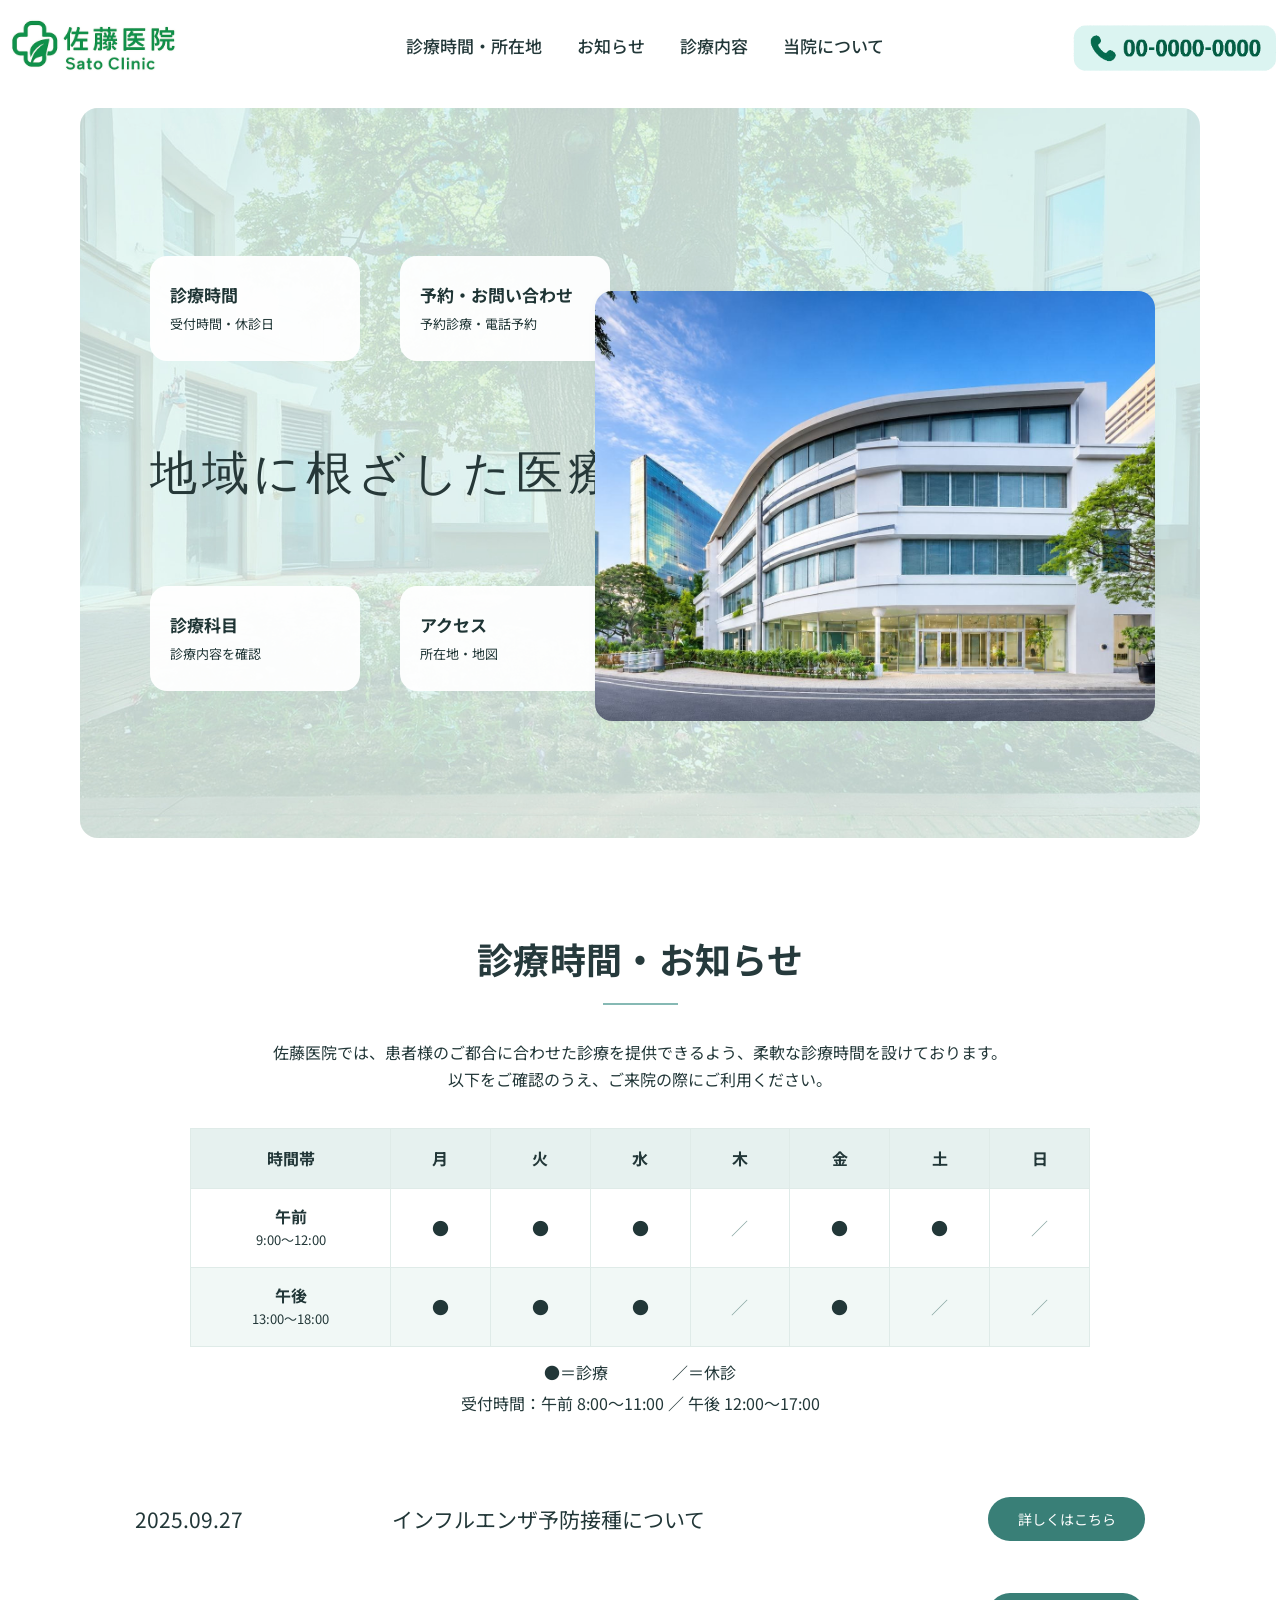
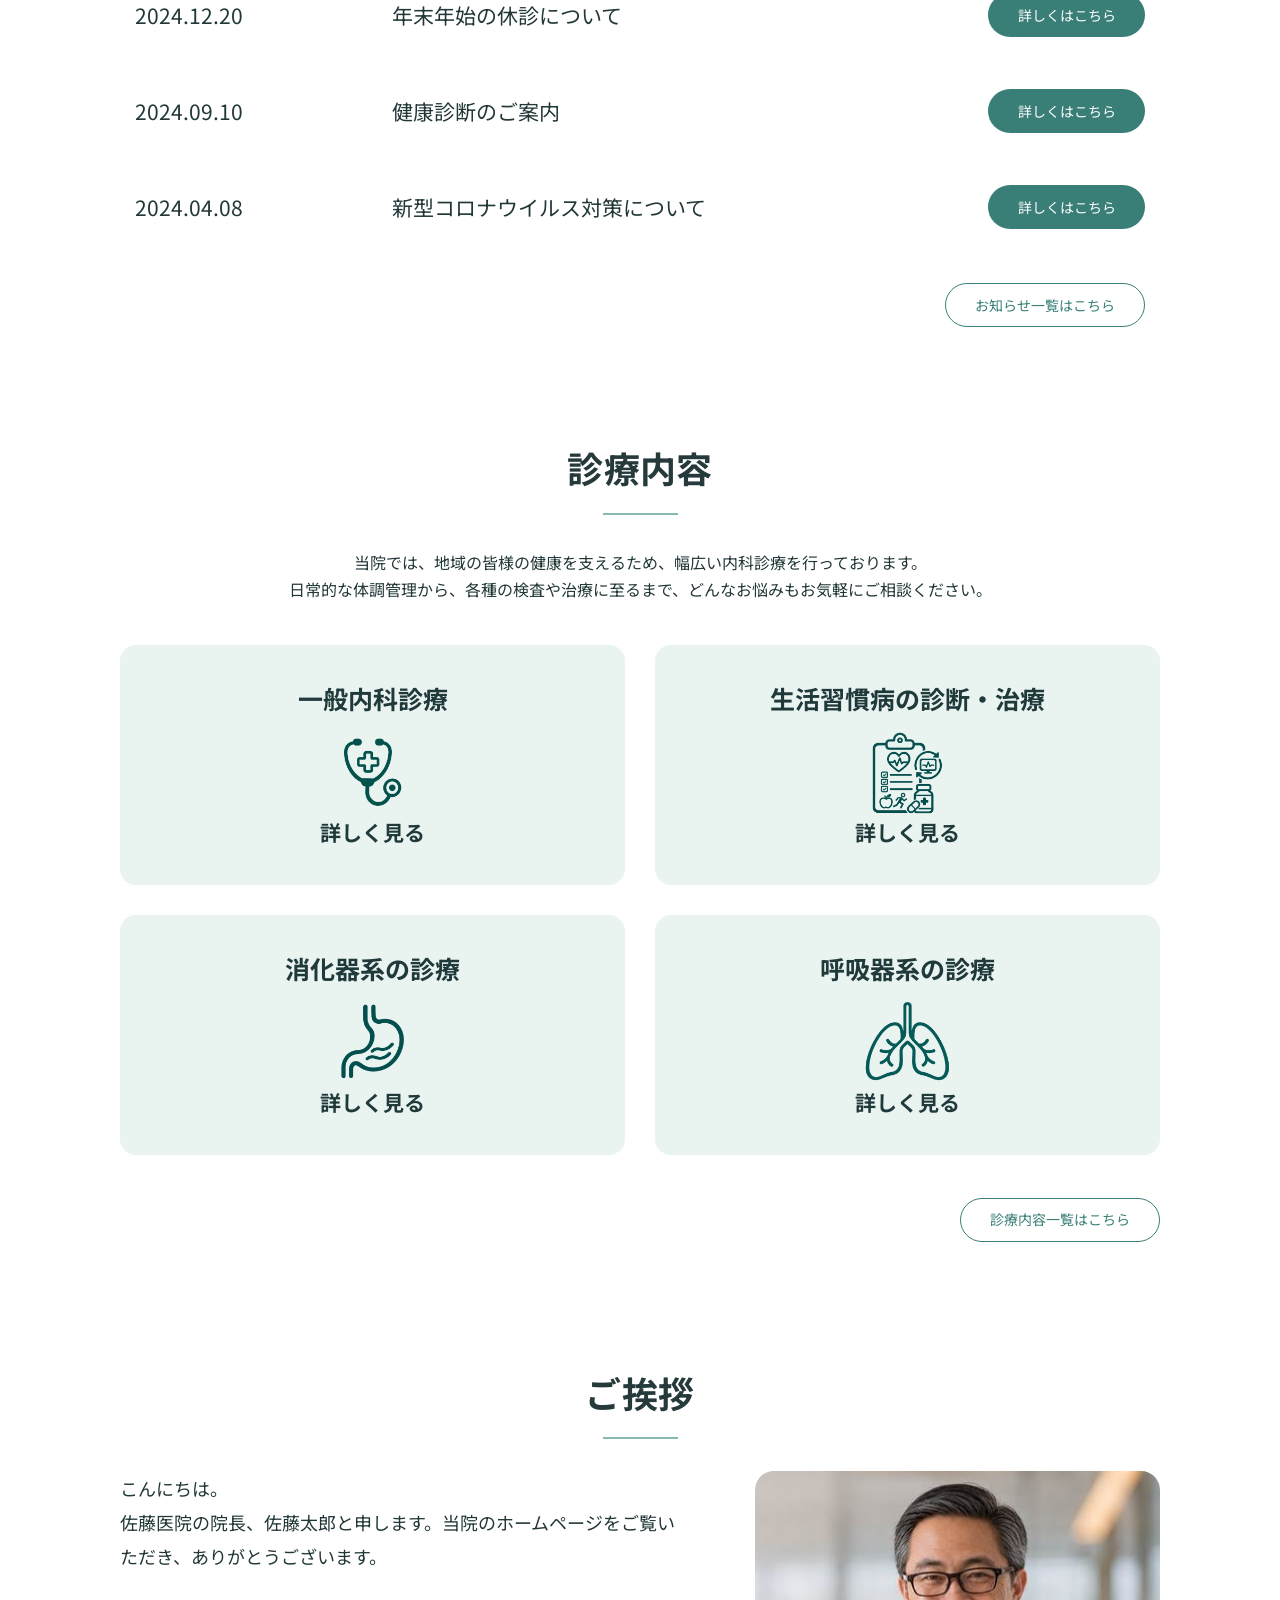
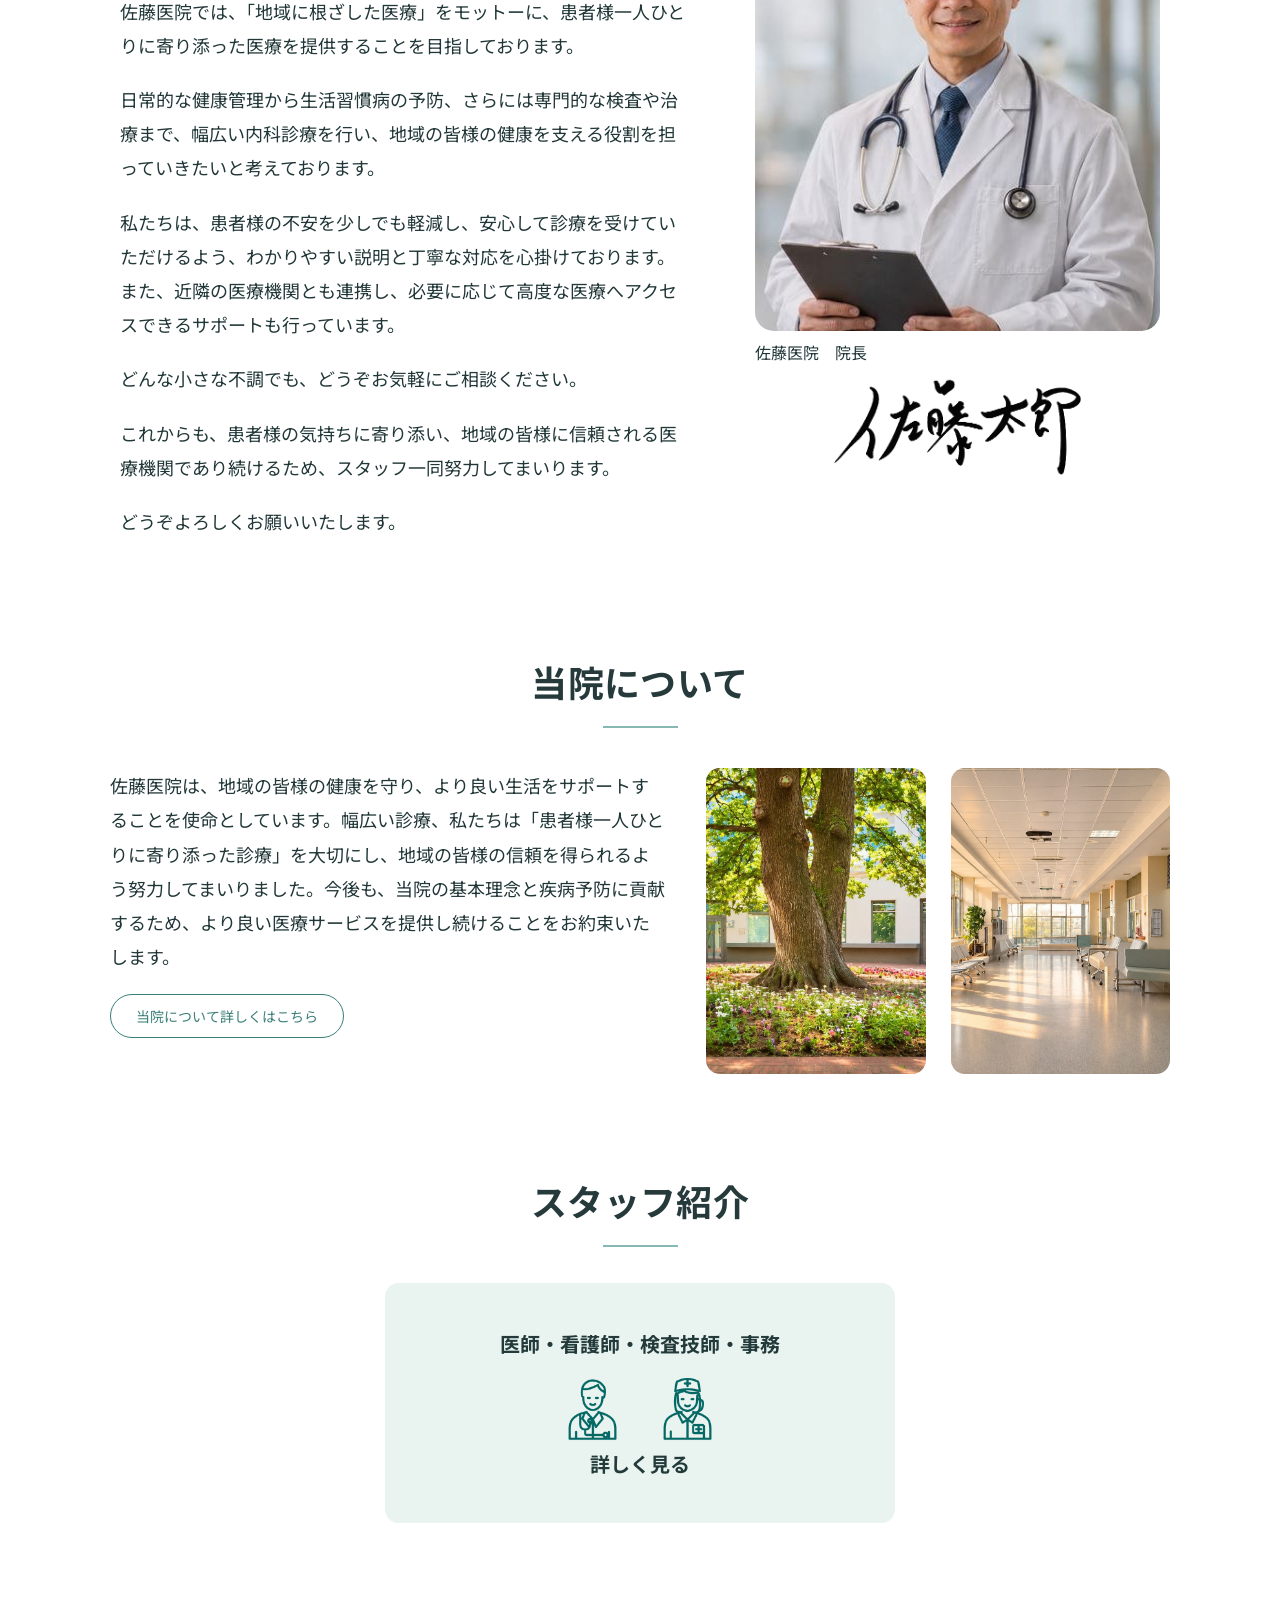
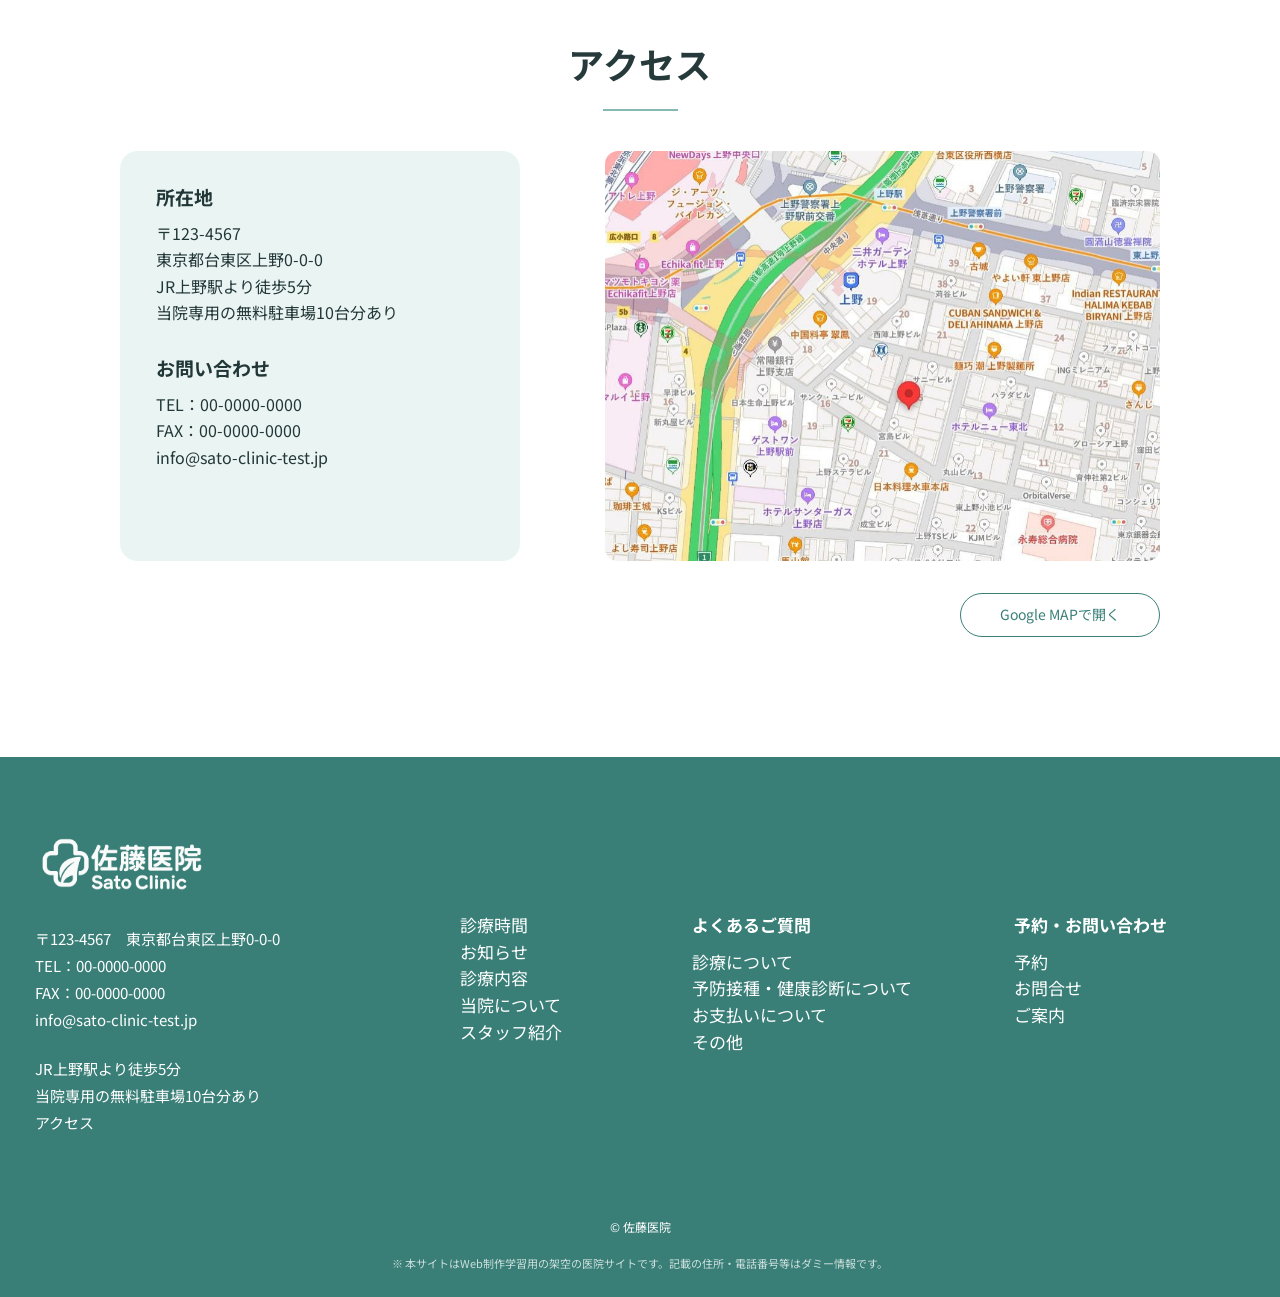
==== index.html @ b827c5a7 "HTMLファイル・css・assets" ====
<!DOCTYPE html>
<html lang="ja">
<head>
  <meta charset="UTF-8">
  <meta name="viewport" content="width=device-width, initial-scale=1.0">
  <meta name="robots" content="noindex, nofollow">
  <meta name="description" content="佐藤医院のホームをご案内します。患者様一人ひとりに寄り添う、地域に根ざした医療を大切にしています。">
  <title>ホーム | 佐藤医院 Sato Clinic</title>
  <link rel="preconnect" href="https://fonts.googleapis.com">
  <link rel="preconnect" href="https://fonts.gstatic.com" crossorigin>
  <link href="https://fonts.googleapis.com/css2?family=Noto+Sans+JP:wght@400;500;600;700&display=swap" rel="stylesheet">
  <link rel="stylesheet" href="./css/style.css">
</head>
<body class="page-home">
<a class="skip-link" href="#main">本文へ移動</a>
<header class="site-header" id="top">
  <div class="site-header-inner">
    <a class="brand" href="./index.html" aria-label="佐藤医院 トップページ"><img src="./assets/logo-original.png" alt="佐藤医院 Sato Clinic" width="200" height="60"></a>
    <nav class="main-nav" aria-label="メインナビゲーション"><a href="./access.html">診療時間・所在地</a><a href="./news.html">お知らせ</a><a href="./services.html">診療内容</a><a href="./about.html">当院について</a></nav>
    <a class="header-phone" href="./access.html#contact" aria-label="お電話・お問い合わせのご案内"><img src="./assets/phone-badge.png" alt="電話 00-0000-0000" width="210" height="70"></a>
  </div>
</header>
<main id="main">
<section class="hero-section" aria-label="佐藤医院のご案内">
  <div class="hero-frame">
    <div class="hero-text-side">
      <div class="hero-small-links">
        <a href="./access.html#schedule" class="hero-link-tile"><strong>診療時間</strong><small>受付時間・休診日</small></a>
        <a href="./access.html#contact" class="hero-link-tile"><strong>予約・お問い合わせ</strong><small>予約診療・電話予約</small></a>
      </div>
      <h1>地域に根ざした医療</h1>
      <div class="hero-small-links bottom-links">
        <a href="./services.html" class="hero-link-tile"><strong>診療科目</strong><small>診療内容を確認</small></a>
        <a href="./access.html#location" class="hero-link-tile"><strong>アクセス</strong><small>所在地・地図</small></a>
      </div>
    </div>
    <img class="hero-building" src="./assets/hero-building.jpg" alt="佐藤医院の建物外観" width="650" height="455">
  </div>
</section>
<section class="home-schedule section-wrap" id="schedule-news">
  <h2 class="section-title">診療時間・お知らせ</h2>
  <p class="section-lead">佐藤医院では、患者様のご都合に合わせた診療を提供できるよう、柔軟な診療時間を設けております。<br>以下をご確認のうえ、ご来院の際にご利用ください。</p>
  <div class="schedule-scroll"><table class="schedule-table">
  <thead><tr><th scope="col">時間帯</th><th scope="col">月</th><th scope="col">火</th><th scope="col">水</th><th scope="col">木</th><th scope="col">金</th><th scope="col">土</th><th scope="col">日</th></tr></thead>
  <tbody>
    <tr><th scope="row">午前<small>9:00～12:00</small></th><td>●</td><td>●</td><td>●</td><td class="rest">／</td><td>●</td><td>●</td><td class="rest">／</td></tr>
    <tr><th scope="row">午後<small>13:00～18:00</small></th><td>●</td><td>●</td><td>●</td><td class="rest">／</td><td>●</td><td class="rest">／</td><td class="rest">／</td></tr>
  </tbody>
</table></div>
  <p class="schedule-legend"><span>●＝診療</span><span>／＝休診</span></p>
  <p class="schedule-note">受付時間：午前 8:00～11:00 ／ 午後 12:00～17:00</p>
  <ul class="home-news-list"><li class="home-news-item"><time datetime="2025-09-27">2025.09.27</time><span class="home-news-name">インフルエンザ予防接種について</span><a class="pill pill-solid" href="./news.html#news-1">詳しくはこちら</a></li>
<li class="home-news-item"><time datetime="2024-12-20">2024.12.20</time><span class="home-news-name">年末年始の休診について</span><a class="pill pill-solid" href="./news.html#news-2">詳しくはこちら</a></li>
<li class="home-news-item"><time datetime="2024-09-10">2024.09.10</time><span class="home-news-name">健康診断のご案内</span><a class="pill pill-solid" href="./news.html#news-3">詳しくはこちら</a></li>
<li class="home-news-item"><time datetime="2024-04-08">2024.04.08</time><span class="home-news-name">新型コロナウイルス対策について</span><a class="pill pill-solid" href="./news.html#news-4">詳しくはこちら</a></li></ul>
  <div class="section-action"><a href="./news.html" class="pill pill-outline">お知らせ一覧はこちら</a></div>
</section>
<section class="home-services section-wrap" id="services">
  <h2 class="section-title">診療内容</h2>
  <p class="section-lead">当院では、地域の皆様の健康を支えるため、幅広い内科診療を行っております。<br>日常的な体調管理から、各種の検査や治療に至るまで、どんなお悩みもお気軽にご相談ください。</p>
  <div class="home-service-grid"><a href="./services.html#service-1" class="home-service-card"><span class="service-card-title">一般内科診療</span><img src="./assets/icon-stethoscope.png" alt="" width="104" height="104"><span class="service-card-more">詳しく見る</span></a><a href="./services.html#service-2" class="home-service-card"><span class="service-card-title">生活習慣病の診断・治療</span><img src="./assets/icon-checkup.png" alt="" width="104" height="104"><span class="service-card-more">詳しく見る</span></a><a href="./services.html#service-3" class="home-service-card"><span class="service-card-title">消化器系の診療</span><img src="./assets/icon-stomach.png" alt="" width="104" height="104"><span class="service-card-more">詳しく見る</span></a><a href="./services.html#service-4" class="home-service-card"><span class="service-card-title">呼吸器系の診療</span><img src="./assets/icon-lungs.png" alt="" width="104" height="104"><span class="service-card-more">詳しく見る</span></a></div>
  <div class="section-action"><a href="./services.html" class="pill pill-outline">診療内容一覧はこちら</a></div>
</section>
<section class="home-greeting section-wrap" id="greeting">
  <h2 class="section-title">ご挨拶</h2>
  <div class="greeting-grid">
    <div class="greeting-copy"><p>こんにちは。<br>佐藤医院の院長、佐藤太郎と申します。当院のホームページをご覧いただき、ありがとうございます。</p>
<p>佐藤医院では、「地域に根ざした医療」をモットーに、患者様一人ひとりに寄り添った医療を提供することを目指しております。</p>
<p>日常的な健康管理から生活習慣病の予防、さらには専門的な検査や治療まで、幅広い内科診療を行い、地域の皆様の健康を支える役割を担っていきたいと考えております。</p>
<p>私たちは、患者様の不安を少しでも軽減し、安心して診療を受けていただけるよう、わかりやすい説明と丁寧な対応を心掛けております。また、近隣の医療機関とも連携し、必要に応じて高度な医療へアクセスできるサポートも行っています。</p>
<p>どんな小さな不調でも、どうぞお気軽にご相談ください。</p>
<p>これからも、患者様の気持ちに寄り添い、地域の皆様に信頼される医療機関であり続けるため、スタッフ一同努力してまいります。</p>
<p>どうぞよろしくお願いいたします。</p></div>
    <div class="greeting-portrait"><img src="./assets/director.jpg" alt="佐藤医院 院長 佐藤太郎" width="410" height="500"><p>佐藤医院　院長</p><img class="director-signature" src="./assets/director-signature.png" alt="佐藤太郎 署名" width="300" height="100"></div>
  </div>
</section>
<section class="home-about section-wrap" id="about">
  <h2 class="section-title">当院について</h2>
  <div class="about-teaser">
    <div class="about-teaser-copy"><p>佐藤医院は、地域の皆様の健康を守り、より良い生活をサポートすることを使命としています。幅広い診療、私たちは「患者様一人ひとりに寄り添った診療」を大切にし、地域の皆様の信頼を得られるよう努力してまいりました。今後も、当院の基本理念と疾病予防に貢献するため、より良い医療サービスを提供し続けることをお約束いたします。</p><a class="pill pill-outline" href="./about.html">当院について詳しくはこちら</a></div>
    <div class="about-teaser-images"><img src="./assets/courtyard-warm.jpg" alt="明るい中庭" width="300" height="330"><img src="./assets/hallway-warm.jpg" alt="清潔感のある院内廊下" width="300" height="330"></div>
  </div>
</section>
<section class="home-staff section-wrap" id="staff">
  <h2 class="section-title">スタッフ紹介</h2>
  <a href="./about.html#staff" class="staff-teaser-card"><strong>医師・看護師・検査技師・事務</strong><span class="staff-teaser-icons"><img src="./assets/icon-doctor.png" alt=""><img src="./assets/icon-nurse.png" alt=""></span><span>詳しく見る</span></a>
</section>
<section class="home-access section-wrap" id="access">
  <h2 class="section-title">アクセス</h2>
  <div class="home-access-grid">
    <div class="access-info-card"><h3>所在地</h3><p>〒123-4567<br>東京都台東区上野0-0-0<br>JR上野駅より徒歩5分<br>当院専用の無料駐車場10台分あり</p>
      <h3>お問い合わせ</h3><p>TEL：00-0000-0000<br>FAX：00-0000-0000<br>info@sato-clinic-test.jp</p></div>
    <img class="home-access-map" src="./assets/map-ueno.jpg" alt="上野駅周辺の案内地図（イメージ）" width="600" height="420">
  </div>
  <div class="section-action"><a href="https://www.google.com/maps/search/?api=1&amp;query=%E4%B8%8A%E9%87%8E%E9%A7%85" target="_blank" rel="noopener noreferrer" class="pill pill-outline">Google MAPで開く</a></div>
</section>
</main>
<footer class="site-footer">
  <div class="footer-inner">
    <div class="footer-grid">
      <div class="footer-identity">
        <a href="./index.html" aria-label="佐藤医院 トップページ"><img src="./assets/logo-white.png" alt="佐藤医院 Sato Clinic" width="190" height="76" class="footer-logo"></a>
        <address>
          〒123-4567　東京都台東区上野0-0-0<br>
          TEL：00-0000-0000<br>
          FAX：00-0000-0000<br>
          info@sato-clinic-test.jp
        </address>
        <p>JR上野駅より徒歩5分<br>当院専用の無料駐車場10台分あり<br><a href="./access.html#location">アクセス</a></p>
      </div>
      <nav class="footer-menu" aria-label="医院情報">
        <a href="./access.html#schedule">診療時間</a>
        <a href="./news.html">お知らせ</a>
        <a href="./services.html">診療内容</a>
        <a href="./about.html">当院について</a>
        <a href="./about.html#staff">スタッフ紹介</a>
      </nav>
      <nav class="footer-menu" aria-label="よくあるご質問">
        <span class="footer-menu-heading">よくあるご質問</span>
        <a href="./services.html">診療について</a>
        <a href="./services.html#service-6">予防接種・健康診断について</a>
        <a href="./access.html#contact">お支払いについて</a>
        <a href="./access.html#location">その他</a>
      </nav>
      <nav class="footer-menu" aria-label="予約・お問い合わせ">
        <span class="footer-menu-heading">予約・お問い合わせ</span>
        <a href="./access.html#contact">予約</a>
        <a href="./access.html#contact">お問合せ</a>
        <a href="./access.html#location">ご案内</a>
      </nav>
    </div>
    <p class="footer-copyright">© 佐藤医院</p>
    <p class="footer-disclaimer">※ 本サイトはWeb制作学習用の架空の医院サイトです。記載の住所・電話番号等はダミー情報です。</p>
  </div>
</footer>
</body>
</html>
---- css/style.css ----
/*
 * 佐藤医院 / Sato Clinic - static PC website
 * Figma reference implementation. Base canvas: 1440px wide.
 * No framework or JavaScript. All assets stored in ../assets/.
 */
:root {
  --ink: #223738;
  --muted: #435957;
  --green: #397f77;
  --green-dark: #095d53;
  --rule: #86b9b4;
  --mint: #eaf4f2;
  --mint-light: #f4faf8;
  --page: #fff;
  --content: 1140px;
}
*, *::before, *::after { box-sizing: border-box; }
html { scroll-behavior: smooth; }
body { margin: 0; min-width: 1120px; background: var(--page); color: var(--ink); font-family: "Noto Sans JP", "Hiragino Kaku Gothic ProN", "Yu Gothic", sans-serif; font-size: 16px; font-weight: 400; line-height: 1.65; -webkit-font-smoothing: antialiased; }
a { color: inherit; text-decoration: none; }
a:focus-visible, summary:focus-visible { outline: 3px solid #1b8b81; outline-offset: 4px; }
img { max-width: 100%; height: auto; vertical-align: middle; }
button, summary { font: inherit; }
.skip-link { position: absolute; z-index: 100; top: -100px; left: 20px; background: #fff; padding: 10px 18px; border: 1px solid #105e54; }
.skip-link:focus { top: 15px; }
.site-header { width: 100%; height: 108px; background: #fff; }
.site-header-inner { max-width: 1290px; height: 100%; margin: 0 auto; display: flex; align-items: flex-start; justify-content: space-between; gap: 35px; padding-top: 18px; }
.brand { display: block; width: 190px; flex: none; }
.brand img { display: block; width: 190px; height: auto; }
.main-nav { display: flex; align-items: center; justify-content: center; flex: 1; gap: 35px; white-space: nowrap; padding: 14px 0 0 30px; }
.main-nav a { font-size: 17px; font-weight: 500; transition: color .18s ease; }
.main-nav a:hover, .main-nav a[aria-current="page"] { color: var(--green); }
.header-phone { display: block; flex: none; width: 210px; margin-top: -4px; }
.header-phone img { display: block; width: 100%; height: auto; }
.section-wrap { width: 100%; max-width: var(--content); margin: 0 auto; }
.section-title { position: relative; margin: 0; color: #263a3c; font-size: 36px; font-weight: 700; line-height: 1.45; text-align: center; letter-spacing: .01em; }
.section-title::after { content: ""; display: block; width: 75px; height: 2px; margin: 19px auto 0; background: var(--rule); }
.section-lead { margin: 34px auto 0; font-size: 16px; line-height: 1.7; text-align: center; }
.pill { display: inline-flex; align-items: center; justify-content: center; white-space: nowrap; min-height: 44px; padding: 7px 25px; font-size: 14px; line-height: 1.4; border: 1px solid transparent; border-radius: 999px; transition: background-color .18s ease, color .18s ease, transform .18s ease; cursor: pointer; }
a.pill:hover, summary.pill:hover { transform: translateY(-1px); }
.pill-solid { min-width: 157px; background: var(--green); color: #fff; }
.pill-solid:hover { background: #286b63; }
.pill-outline { min-width: 200px; color: var(--green); border-color: var(--green); background: #fff; }
.pill-outline:hover { background: var(--mint); }
.pill-dark { min-width: 160px; background: #333; color: #fff; }
.pill-dark:hover { background: #555; }
.section-action { display: flex; justify-content: flex-end; margin-top: 36px; }

/* Site-wide timetable */
.schedule-scroll { width: min(100%, 900px); margin-left: auto; margin-right: auto; }
.schedule-table { border-collapse: collapse; width: 100%; color: var(--ink); font-size: 16px; text-align: center; table-layout: fixed; }
.schedule-table th, .schedule-table td { border: 1px solid #dfebe8; height: 79px; padding: 5px 0; }
.schedule-table thead th { height: 60px; background: #e6f1ef; font-size: 16px; font-weight: 700; }
.schedule-table th:first-child { width: 200px; }
.schedule-table tbody th { font-weight: 700; background: #fff; line-height: 1.3; }
.schedule-table tbody th small { display: block; margin-top: 5px; font-weight: 400; font-size: 13px; }
.schedule-table tbody td { font-size: 17px; font-weight: 700; }
.schedule-table tbody tr:nth-child(even) td,
.schedule-table tbody tr:nth-child(even) th { background: #f1f8f6; }
.schedule-table .rest { color: #87a6a2; font-weight: 400; }
.schedule-legend { display: flex; justify-content: center; gap: 64px; margin: 12px 0 5px; font-size: 16px; }
.schedule-note, .center-note { margin: 2px 0 0; font-size: 16px; text-align: center; }

/* Homepage hero */
.hero-section { padding: 0 0 0; }
.hero-frame { position: relative; display: flex; align-items: center; width: calc(100% - 160px); height: 730px; max-width: 1280px; margin: 0 auto; overflow: hidden; border-radius: 18px; background: #d4eeea url('../assets/hero-courtyard-muted.jpg') center center / cover no-repeat; }
.hero-frame::before { content: ""; position: absolute; inset: 0; background: rgba(211,241,237,.16); pointer-events: none; }
.hero-text-side { position: relative; z-index: 1; display: flex; flex-direction: column; justify-content: space-between; flex: none; width: 48%; height: 435px; padding: 0 25px 0 70px; }
.hero-text-side h1 { margin: 0; font-family: 'Yu Mincho', 'Hiragino Mincho ProN', 'Noto Serif JP', serif; color: #263838; font-size: 47px; font-weight: 400; letter-spacing: .1em; line-height: 1.5; white-space: nowrap; }
.hero-small-links { display: grid; grid-template-columns: repeat(2, 210px); gap: 40px; }
.hero-link-tile { display: flex; flex-direction: column; justify-content: center; width: 210px; height: 105px; padding: 15px 20px; border-radius: 17px; background: rgba(255,255,255,.95); color: #1f3535; transition: background .18s ease; }
.hero-link-tile:hover { background: #fff; }
.hero-link-tile strong { font-size: 17px; font-weight: 700; }
.hero-link-tile small { margin-top: 4px; font-size: 13px; }
.hero-building { position: absolute; z-index: 1; top: 25%; right: 4%; width: 50%; height: 59%; border-radius: 17px; object-fit: cover; object-position: center; box-shadow: 0 2px 8px rgba(14,76,69,.04); }

/* Homepage announcement and schedule */
.home-schedule { padding-top: 94px; }
.home-schedule .section-lead { margin-bottom: 34px; }
.home-news-list { list-style: none; max-width: 1010px; margin: 55px auto 0; padding: 0; }
.home-news-item { display: grid; grid-template-columns: 235px minmax(0,1fr) 165px; align-items: center; column-gap: 22px; min-height: 96px; font-size: 21px; }
.home-news-item time { font-size: 21px; }
.home-news-name { white-space: nowrap; }
.home-news-item .pill { justify-self: end; }
.home-schedule .section-action { max-width: 1010px; margin: 28px auto 0; }

/* Homepage services */
.home-services { padding-top: 114px; }
.home-services .section-lead { margin-bottom: 42px; }
.home-service-grid { display: grid; grid-template-columns: repeat(2, 1fr); gap: 30px; width: 1040px; max-width: 100%; margin: 0 auto; }
.home-service-card { min-height: 240px; border-radius: 16px; background: #e9f3f0; display: flex; flex-direction: column; align-items: center; justify-content: center; color: #203a3b; transition: background .18s ease; }
.home-service-card:hover, .staff-teaser-card:hover { background: #ddede9; }
.service-card-title { font-size: 25px; line-height: 1.4; font-weight: 700; }
.home-service-card img { width: 93px; height: 93px; object-fit: contain; margin-top: 8px; }
.service-card-more { margin-top: -2px; font-size: 21px; font-weight: 700; }
.home-services .section-action { width: 1040px; max-width: 100%; margin: 43px auto 0; }

/* Homepage director */
.home-greeting { padding-top: 124px; }
.greeting-grid { display: grid; grid-template-columns: minmax(0, 1fr) 405px; gap: 66px; max-width: 1040px; margin: 32px auto 0; align-items: start; }
.greeting-copy { line-height: 1.9; font-size: 18px; }
.greeting-copy p { margin: 0 0 20px; }
.greeting-portrait > img:first-child { display: block; width: 405px; height: 460px; object-fit: cover; object-position: 50% 34%; border-radius: 19px; }
.greeting-portrait > p { margin: 8px 0 0; font-size: 16px; }
.greeting-portrait .director-signature { display: block; width: 305px; margin: 11px auto 0; }

/* Homepage about and staff */
.home-about { padding-top: 97px; }
.about-teaser { display: grid; grid-template-columns: 1.2fr 1fr; gap: 40px; width: 1060px; max-width: 100%; margin: 40px auto 0; }
.about-teaser-copy { font-size: 18px; line-height: 1.9; }
.about-teaser-copy p { margin: 0 0 21px; }
.about-teaser-images { display: flex; gap: 25px; }
.about-teaser-images img { width: calc((100% - 25px)/2); height: 306px; border-radius: 14px; object-fit: cover; }
.home-staff { padding-top: 100px; }
.staff-teaser-card { display: flex; width: 510px; height: 240px; flex-direction: column; align-items: center; justify-content: center; margin: 36px auto 0; border-radius: 14px; background: #e9f3f0; color: #223a39; font-size: 20px; font-weight: 700; transition: background .18s ease; }
.staff-teaser-icons { display: flex; align-items: center; gap: 16px; margin-top: 8px; }
.staff-teaser-icons img { width: 79px; height: 79px; object-fit: contain; }

/* Homepage access */
.home-access { padding-top: 114px; padding-bottom: 120px; }
.home-access-grid { display: grid; grid-template-columns: 400px 1fr; gap: 85px; align-items: stretch; width: 1040px; max-width: 100%; margin: 40px auto 0; }
.access-info-card { border-radius: 18px; background: var(--mint); padding: 30px 36px; line-height: 1.65; }
.access-info-card h3 { font-size: 19px; margin: 0 0 8px; font-weight: 700; }
.access-info-card p { margin: 0 0 26px; font-size: 16px; }
.access-info-card p:last-child { margin-bottom: 0; }
.home-access-map { display: block; width: 100%; height: 410px; object-fit: cover; border-radius: 13px; }
.home-access .section-action { width: 1040px; max-width: 100%; margin: 32px auto 0; }

/* Secondary pages */
.subpage-section { margin-left: auto; margin-right: auto; }
.page-news .news-page-content { max-width: 1140px; min-height: 0; padding: 0 0 60px; }
.page-news .section-title { color: #111; }
.page-news .section-title::after { background: #333; }
.news-page-list { list-style: none; padding: 0; max-width: 1100px; margin: 30px auto 0; }
.news-row { display: grid; grid-template-columns: 220px minmax(0,1fr) 168px; gap: 30px; align-items: start; min-height: 97px; color: #111; font-size: 25px; }
.news-row time { font-size: 25px; white-space: nowrap; }
.news-row-title { line-height: 1.7; }
.news-expand { position: relative; justify-self: end; align-self: start; }
.news-expand summary { display: flex; list-style: none; font-size: 16px; }
.news-expand summary::-webkit-details-marker { display: none; }
.news-expanded-copy { position: absolute; top: 52px; right: 0; z-index: 3; width: 420px; padding: 20px 24px; background: #f4faf8; border: 1px solid #c9e4dc; border-radius: 10px; color: var(--ink); font-size: 15px; box-shadow: 0 9px 28px rgba(17,70,64,.12); }

/* Individual service listings */
.page-services .services-page-content { max-width: 1140px; padding-bottom: 270px; }
.services-page-lead { margin-top: 34px; margin-bottom: 58px; font-size: 19px; font-weight: 500; line-height: 1.95; }
.service-detail-list { width: 900px; max-width: 100%; margin: 0 auto; display: flex; flex-direction: column; gap: 37px; }
.service-detail-card { position: relative; isolation: isolate; height: 320px; overflow: hidden; border-radius: 19px; background: #f2f8f6; }
.service-detail-photo { position: absolute; z-index: -2; top: 0; right: 0; width: 57%; height: 100%; object-fit: cover; object-position: center; }
.service-detail-card::before { content: ""; position: absolute; z-index: -1; inset: 0; background: linear-gradient(90deg,#f3faf8 0%,#f3faf8 33%,rgba(243,250,248,.92) 43%,rgba(243,250,248,.06) 72%,rgba(243,250,248,.04) 100%); }
.service-detail-content { position: relative; padding: 26px 34px; height: 100%; }
.service-detail-content h3 { margin: 0; color: #161b1a; font-size: 24px; line-height: 1.5; font-weight: 700; }
.service-detail-content p { max-width: 345px; margin: 35px 0 0; color: #111; font-size: 16px; line-height: 1.55; font-weight: 500; }
.service-detail-card.service-alt .service-detail-photo { left: 0; right: auto; width: 55%; object-position: center 35%; opacity: .64; }
.service-detail-card.service-alt::before { background: linear-gradient(90deg,rgba(244,250,248,.02),rgba(244,250,248,.36) 42%,rgba(244,250,248,.86) 62%,#f4faf8 100%); }
.service-detail-card.service-alt .service-detail-content p { margin-left: 49%; max-width: 380px; }
.service-detail-card.service-alt .service-detail-content h3 { max-width: 45%; }

/* About page */
.page-about .about-page-content { max-width: 1140px; padding-bottom: 95px; }
.about-page-lead { max-width: 940px; margin: 40px auto 52px; font-size: 18px; line-height: 1.85; font-weight: 500; text-align: center; }
.about-feature-list { width: 950px; max-width: 100%; margin: 0 auto; display: flex; flex-direction: column; gap: 50px; }
.about-feature-card { position: relative; isolation: isolate; min-height: 590px; overflow: hidden; border-radius: 22px; background: #d7e8e3; }
.about-feature-card > img { position: absolute; z-index: -2; inset: 0; width: 100%; height: 100%; object-fit: cover; }
.about-feature-card::before { content: ""; position: absolute; z-index: -1; inset: 0; background: linear-gradient(90deg,rgba(245,251,249,.82),rgba(245,251,249,.57) 50%,rgba(245,251,249,.08) 100%); }
.about-feature-text { max-width: 560px; padding: 40px 45px 45px; }
.about-feature-text h3 { margin: 0 0 46px; font-size: 26px; font-weight: 700; color: #11211d; }
.about-feature-text p { max-width: 480px; margin: 0; font-size: 18px; line-height: 1.8; color: #161d1d; }
.about-feature-card:nth-child(2)::before { background: linear-gradient(90deg,rgba(240,251,242,.35),rgba(240,251,242,.32) 58%,rgba(240,251,242,.04)); }
.about-feature-card:nth-child(3)::before { background: linear-gradient(90deg,rgba(246,249,248,.92),rgba(246,249,248,.66) 53%,rgba(246,249,248,.09)); }
.about-feature-card:nth-child(3) > img { object-position: 70% 40%; }
.about-feature-card:nth-child(4)::before { background: linear-gradient(90deg,rgba(251,253,252,.75),rgba(251,253,252,.35) 70%,rgba(251,253,252,.08)); }
.principles-section { margin: 80px auto 0; }
.principles-section .section-lead { max-width: 980px; }
.principles-grid { width: 1050px; margin: 62px auto 0; padding: 0; list-style: none; display: grid; grid-template-columns: repeat(3,1fr); column-gap: 35px; row-gap: 40px; justify-items: center; }
.principle { display: flex; flex-direction: column; align-items: center; text-align: center; width: 310px; max-width: 100%; min-height: 235px; }
.principle img { display: block; width: 120px; height: 105px; object-fit: contain; }
.principle h4 { margin: 7px 0 0; font-size: 17px; line-height: 1.5; font-weight: 700; }
.principle p { margin: 4px 0 0; max-width: 240px; font-size: 14px; line-height: 1.5; }
.principle-1 { grid-column: 2; grid-row: 1; }
.principle-2 { grid-column: 1; grid-row: 2; }
.principle-3 { grid-column: 3; grid-row: 2; }
.principle-4 { grid-column: 2; grid-row: 3; }
.principle-5 { grid-column: 1; grid-row: 4; }
.principle-6 { grid-column: 3; grid-row: 4; }
.principle-7 { grid-column: 2; grid-row: 5; }
.principles-subtitle { margin: 70px auto 0; text-align: center; color: #162b2b; font-size: 27px; font-weight: 700; }
.principles-afterword { max-width: 900px; margin: 25px auto 0; font-size: 17px; line-height: 1.8; text-align: center; }
.staff-section { padding-top: 155px; }
.staff-section .section-lead { max-width: 980px; }
.staff-profiles { width: 985px; max-width: 100%; display: flex; flex-direction: column; gap: 75px; margin: 64px auto 0; }
.staff-profile { display: grid; grid-template-columns: 220px 1fr; gap: 55px; align-items: center; min-height: 300px; }
.staff-profile > img { display: block; width: 220px; height: 288px; border-radius: 16px; object-fit: cover; object-position: center 30%; }
.staff-bio h4 { margin: 0 0 25px; font-size: 26px; font-weight: 700; color: #111; }
.staff-bio p { margin: 0 0 10px; color: #161d1d; font-size: 17px; line-height: 1.7; }
.staff-bio strong { font-weight: 700; }

/* Hours / location page */
.page-access .access-page-content { max-width: 980px; min-height: 2210px; padding-bottom: 145px; }
.access-page-content .section-lead { margin-bottom: 44px; }
.access-subsection { max-width: 900px; margin: 0 auto 70px; }
.access-subsection > h3 { margin: 0 0 28px; font-size: 23px; font-weight: 700; }
.access-subsection .schedule-table { width: 100%; }
.access-subsection .schedule-legend { margin-top: 22px; }
.access-subsection .schedule-note { margin-top: 8px; }
.access-subsection .center-note { margin-top: 7px; }
.access-subsection .fine-note { margin-top: 8px; }
.access-subsection ul { padding-left: 25px; list-style: disc; }
.access-subsection li { padding-left: 0; margin: 14px 0; font-size: 17px; }
.access-subsection p { font-size: 17px; line-height: 1.75; }
.access-subsection .schedule-legend, .access-subsection .schedule-note, .access-subsection .center-note { font-size: 16px; }
.treatment-list { margin-top: 78px; }
.location-section { margin-top: 78px; }
.location-section p { margin: 22px 0 42px; }
.access-map { display: block; width: 790px; height: 565px; object-fit: cover; margin: 0 auto; border-radius: 14px; }
.location-section .section-action { width: 790px; max-width: 100%; margin: 32px auto 0; }
.contact-section { margin-top: 85px; margin-bottom: 0; }
.contact-section ul { margin-top: 35px; }
.contact-section li { margin: 4px 0; }
.demo-contact-note { color: #54706d; font-size: 13px !important; }

/* Footer is shared by all five pages */
.site-footer { width: 100%; color: #fff; background: #397f77; padding: 72px 0 24px; }
.footer-inner { max-width: 1210px; margin: 0 auto; }
.footer-grid { display: grid; grid-template-columns: minmax(360px,1.5fr) minmax(155px,.75fr) minmax(235px,1.1fr) minmax(210px, .9fr); gap: 40px; }
.footer-logo { display: block; width: 175px; height: auto; margin-bottom: 26px; }
.footer-identity address { font-style: normal; font-size: 15px; line-height: 1.8; }
.footer-identity p { margin: 22px 0 0; font-size: 15px; line-height: 1.8; }
.footer-menu { display: flex; flex-direction: column; align-items: flex-start; font-size: 17px; line-height: 1.58; padding-top: 83px; }
.footer-menu a:hover, .footer-identity a:hover { text-decoration: underline; }
.footer-menu-heading { font-weight: 700; margin-bottom: 10px; }
.footer-copyright { margin: 81px 0 0; font-size: 12px; text-align: center; }
.footer-disclaimer { font-size: 11px; opacity: .75; text-align: center; margin: 18px 0 0; }

/* Secondary page footer spacing follows the shorter notice-page reference. */
.page-news .site-footer { padding-top: 60px; }
.page-news .footer-copyright { margin-top: 64px; }
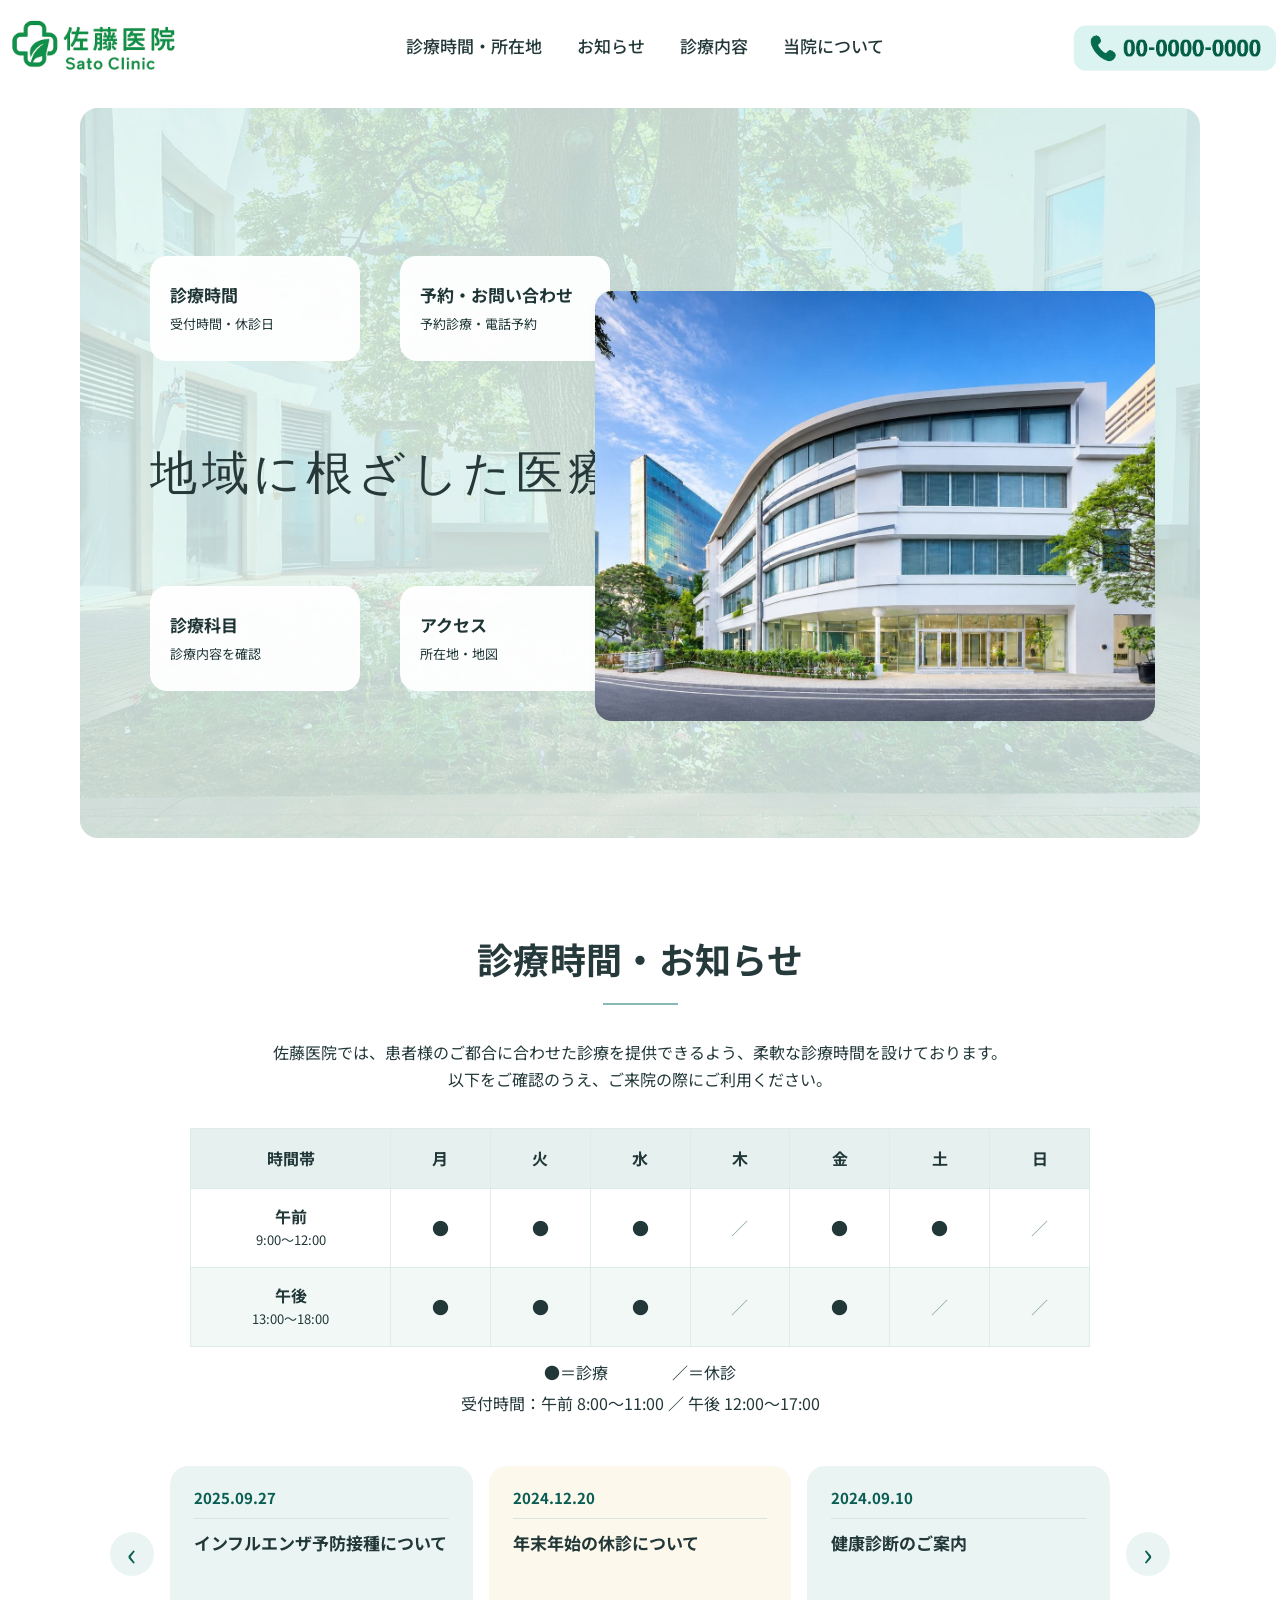
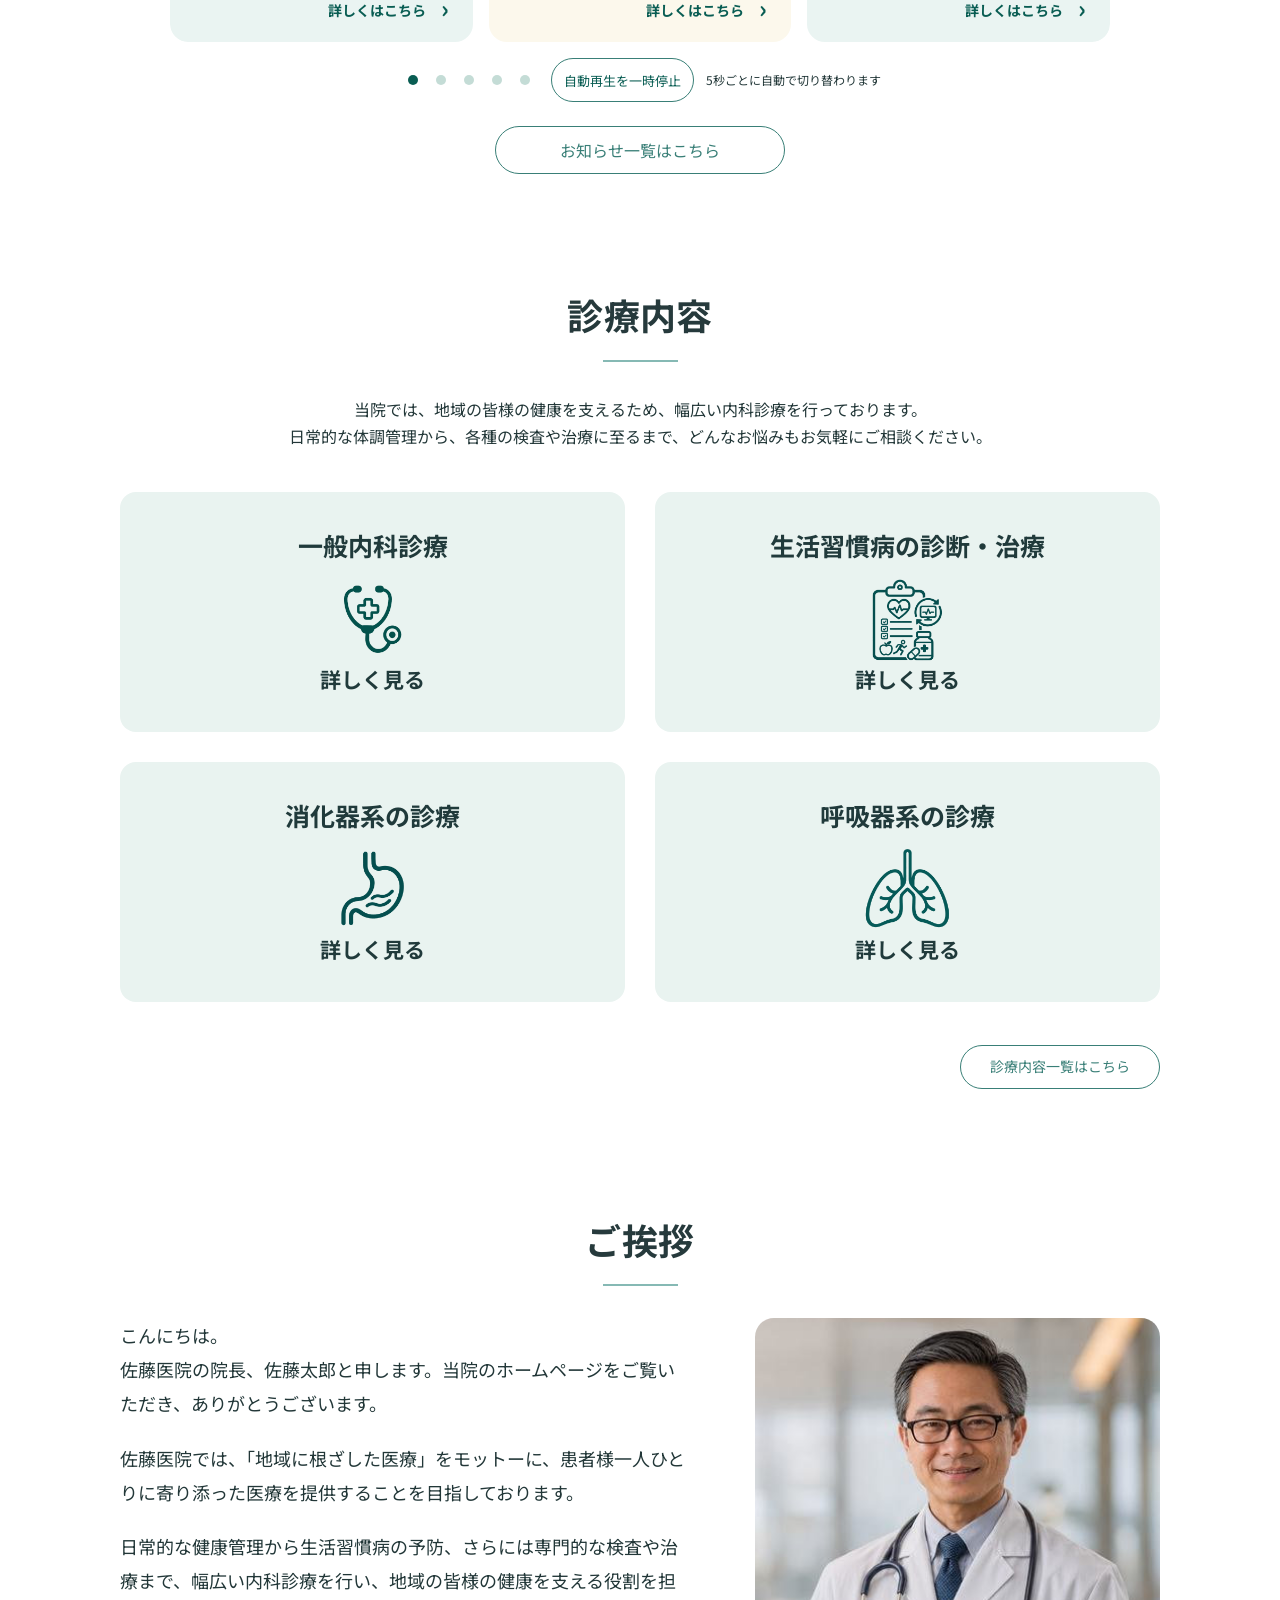
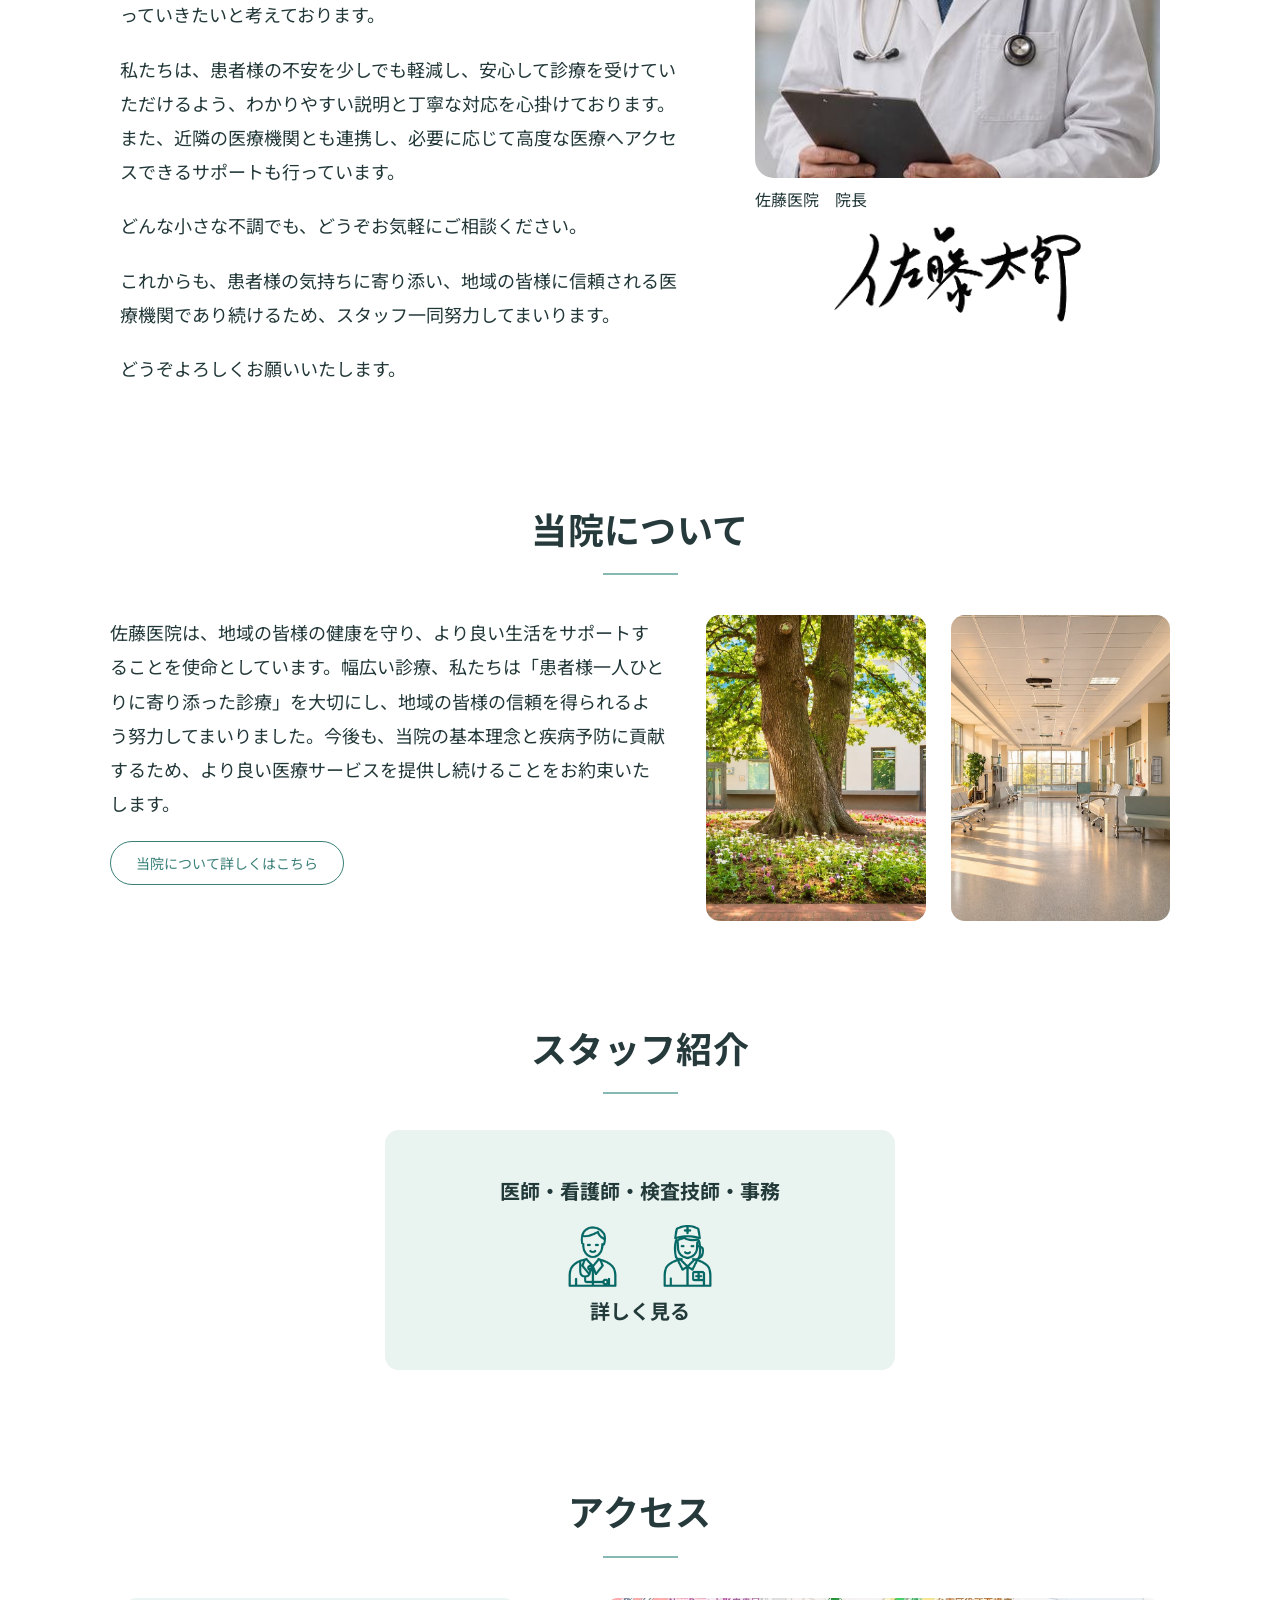
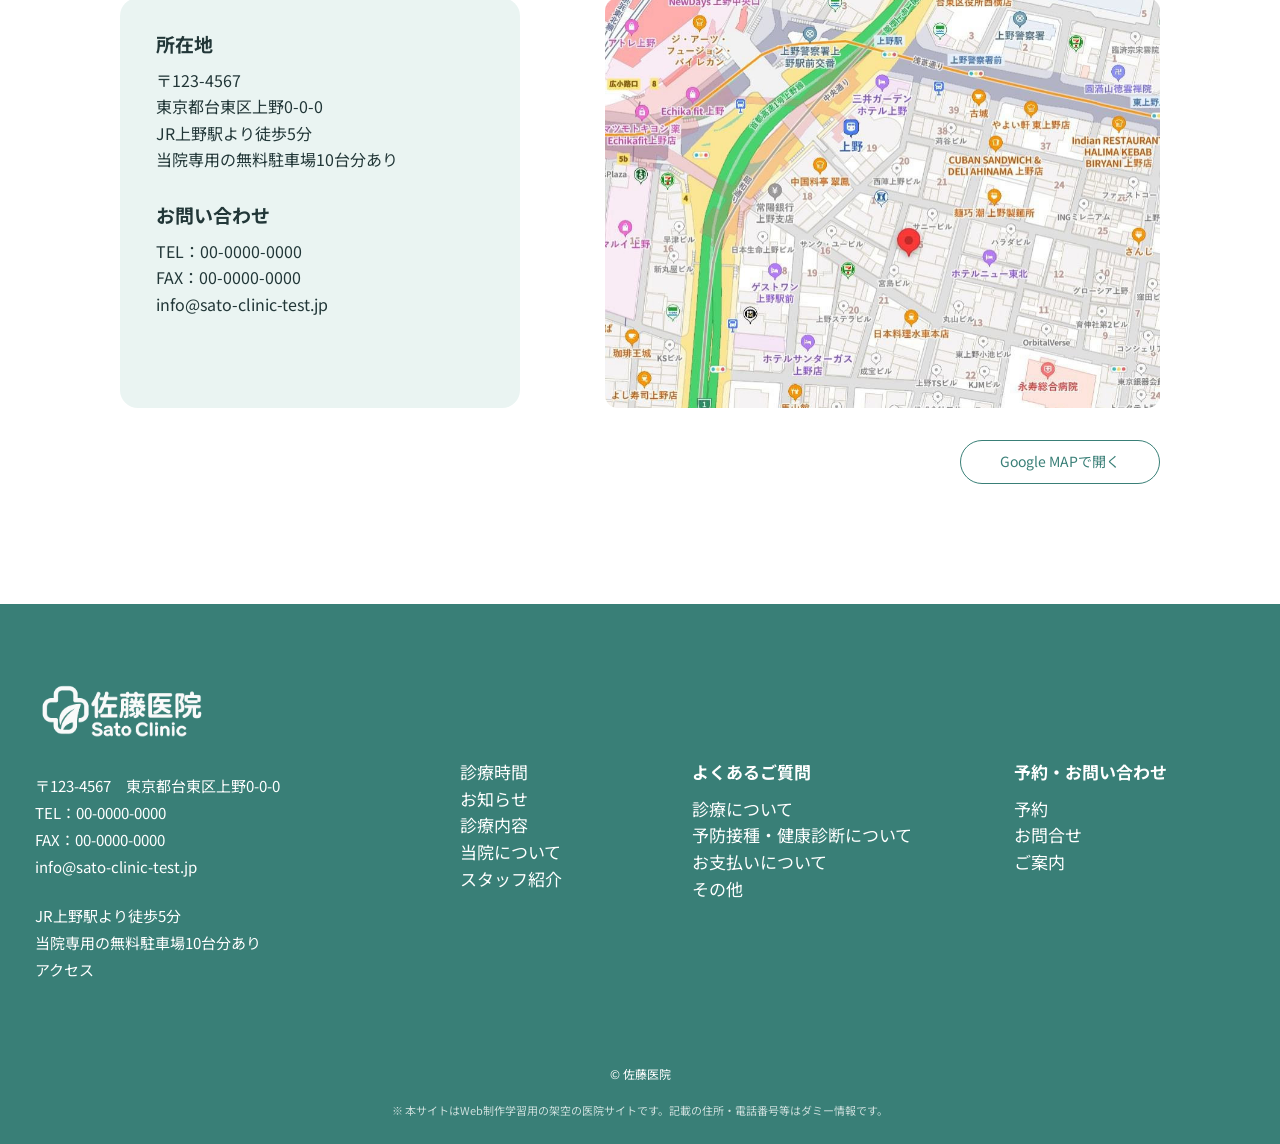
==== commit 3dce515b: "トップのお知らせをカルーセル表示に変更。お知らせ一覧のボタンの色を変更した。" ====
--- a/index.html
+++ b/index.html
@@ -10,6 +10,7 @@
   <link rel="preconnect" href="https://fonts.gstatic.com" crossorigin>
   <link href="https://fonts.googleapis.com/css2?family=Noto+Sans+JP:wght@400;500;600;700&display=swap" rel="stylesheet">
   <link rel="stylesheet" href="./css/style.css">
+  <script src="./js/news-carousel.js" defer></script>
 </head>
 <body class="page-home">
 <a class="skip-link" href="#main">本文へ移動</a>
@@ -49,10 +50,28 @@
 </table></div>
   <p class="schedule-legend"><span>●＝診療</span><span>／＝休診</span></p>
   <p class="schedule-note">受付時間：午前 8:00～11:00 ／ 午後 12:00～17:00</p>
-  <ul class="home-news-list"><li class="home-news-item"><time datetime="2025-09-27">2025.09.27</time><span class="home-news-name">インフルエンザ予防接種について</span><a class="pill pill-solid" href="./news.html#news-1">詳しくはこちら</a></li>
-<li class="home-news-item"><time datetime="2024-12-20">2024.12.20</time><span class="home-news-name">年末年始の休診について</span><a class="pill pill-solid" href="./news.html#news-2">詳しくはこちら</a></li>
-<li class="home-news-item"><time datetime="2024-09-10">2024.09.10</time><span class="home-news-name">健康診断のご案内</span><a class="pill pill-solid" href="./news.html#news-3">詳しくはこちら</a></li>
-<li class="home-news-item"><time datetime="2024-04-08">2024.04.08</time><span class="home-news-name">新型コロナウイルス対策について</span><a class="pill pill-solid" href="./news.html#news-4">詳しくはこちら</a></li></ul>
+  <div class="news-carousel" role="region" aria-roledescription="カルーセル" aria-label="医院からのお知らせ">
+    <div class="news-carousel-stage">
+      <button class="news-arrow news-prev" type="button" aria-label="前のお知らせへ" aria-controls="home-news-track" hidden>‹</button>
+      <div class="news-viewport">
+        <!-- 通常はnews.htmlから最新5件を取得。以下はファイル直接表示・通信失敗時の予備表示。 -->
+        <ul class="home-news-list" id="home-news-track">
+          <li class="home-news-item"><time datetime="2025-09-27">2025.09.27</time><h3 class="home-news-name">インフルエンザ予防接種について</h3><a class="news-card-link" href="./news.html#news-1" aria-label="インフルエンザ予防接種について：詳しくはこちら">詳しくはこちら<span aria-hidden="true"> ›</span></a></li>
+          <li class="home-news-item"><time datetime="2024-12-20">2024.12.20</time><h3 class="home-news-name">年末年始の休診について</h3><a class="news-card-link" href="./news.html#news-2" aria-label="年末年始の休診について：詳しくはこちら">詳しくはこちら<span aria-hidden="true"> ›</span></a></li>
+          <li class="home-news-item"><time datetime="2024-09-10">2024.09.10</time><h3 class="home-news-name">健康診断のご案内</h3><a class="news-card-link" href="./news.html#news-3" aria-label="健康診断のご案内：詳しくはこちら">詳しくはこちら<span aria-hidden="true"> ›</span></a></li>
+          <li class="home-news-item"><time datetime="2024-04-08">2024.04.08</time><h3 class="home-news-name">新型コロナウイルス対策について</h3><a class="news-card-link" href="./news.html#news-4" aria-label="新型コロナウイルス対策について：詳しくはこちら">詳しくはこちら<span aria-hidden="true"> ›</span></a></li>
+          <li class="home-news-item"><time datetime="2024-01-18">2024.01.18</time><h3 class="home-news-name">オンライン診察の導入について</h3><a class="news-card-link" href="./news.html#news-5" aria-label="オンライン診察の導入について：詳しくはこちら">詳しくはこちら<span aria-hidden="true"> ›</span></a></li>
+        </ul>
+      </div>
+      <button class="news-arrow news-next" type="button" aria-label="次のお知らせへ" aria-controls="home-news-track" hidden>›</button>
+    </div>
+    <div class="news-carousel-controls" hidden>
+      <div class="news-dots" role="group" aria-label="表示するお知らせを選択"></div>
+      <button class="news-playback" type="button" aria-pressed="false">自動再生を一時停止</button>
+      <span class="news-playback-note">5秒ごとに自動で切り替わります</span>
+    </div>
+    <p class="news-status" aria-live="polite" aria-atomic="true"></p>
+  </div>
   <div class="section-action"><a href="./news.html" class="pill pill-outline">お知らせ一覧はこちら</a></div>
 </section>
 <section class="home-services section-wrap" id="services">
@@ -134,4 +153,4 @@
   </div>
 </footer>
 </body>
-</html>+</html>
--- a/css/style.css
+++ b/css/style.css
@@ -1,7 +1,7 @@
 /*
  * 佐藤医院 / Sato Clinic - static PC website
  * Figma reference implementation. Base canvas: 1440px wide.
- * No framework or JavaScript. All assets stored in ../assets/.
+ * No framework. All assets stored in ../assets/.
  */
 :root {
   --ink: #223738;
@@ -77,12 +77,69 @@
 /* Homepage announcement and schedule */
 .home-schedule { padding-top: 94px; }
 .home-schedule .section-lead { margin-bottom: 34px; }
-.home-news-list { list-style: none; max-width: 1010px; margin: 55px auto 0; padding: 0; }
-.home-news-item { display: grid; grid-template-columns: 235px minmax(0,1fr) 165px; align-items: center; column-gap: 22px; min-height: 96px; font-size: 21px; }
-.home-news-item time { font-size: 21px; }
-.home-news-name { white-space: nowrap; }
-.home-news-item .pill { justify-self: end; }
-.home-schedule .section-action { max-width: 1010px; margin: 28px auto 0; }
+.news-carousel { --news-columns: 3; max-width: 1060px; margin: 50px auto 0; }
+.news-carousel-stage { display: grid; grid-template-columns: 44px minmax(0, 1fr) 44px; align-items: center; gap: 16px; }
+.news-viewport { grid-column: 2; min-width: 0; overflow: hidden; border-radius: 18px; }
+.home-news-list { display: grid; grid-template-columns: repeat(3, minmax(0, 1fr)); gap: 16px; list-style: none; margin: 0; padding: 0; }
+.is-ready .home-news-list { display: flex; }
+.home-news-item { display: flex; flex-direction: column; flex: 0 0 calc((100% - (var(--news-columns) - 1) * 16px) / var(--news-columns)); min-width: 0; min-height: 176px; padding: 20px 24px; border-radius: 18px; background: var(--mint); }
+.home-news-item:nth-child(even), .home-news-item.news-card-cream { background: #fcf8ec; }
+.is-ready .home-news-item:not(.news-card-cream) { background: var(--mint); }
+.home-news-item time { display: block; padding-bottom: 7px; border-bottom: 1px solid #d8e6df; color: var(--green-dark); font-size: 15px; font-weight: 700; }
+.home-news-name { margin: 10px 0 16px; font-size: 17px; line-height: 1.6; overflow-wrap: anywhere; }
+.news-card-link { align-self: flex-end; margin-top: auto; color: var(--green-dark); font-size: 14px; font-weight: 700; }
+.news-card-link span { margin-left: 10px; font-size: 24px; line-height: 1; vertical-align: -2px; }
+.news-card-link:hover { text-decoration: underline; }
+.news-arrow { width: 44px; height: 44px; padding: 0 0 4px; border: 0; border-radius: 50%; background: var(--mint); color: var(--green-dark); font-size: 32px; line-height: 1; cursor: pointer; }
+.news-prev { grid-column: 1; grid-row: 1; }
+.news-next { grid-column: 3; grid-row: 1; }
+.news-arrow:hover { background: #d8ebe6; }
+.news-carousel button:focus-visible { outline: 3px solid var(--green); outline-offset: 3px; }
+.news-carousel-controls { display: flex; justify-content: center; align-items: center; flex-wrap: wrap; gap: 12px; margin-top: 16px; }
+.news-carousel [hidden] { display: none; }
+.news-dots { display: flex; align-items: center; }
+.news-dots button { display: grid; place-items: center; width: 28px; height: 44px; padding: 0; border: 0; background: transparent; cursor: pointer; }
+.news-dots button::before { content: ''; width: 10px; height: 10px; border-radius: 50%; background: #c4dcd6; }
+.news-dots button[aria-current="true"]::before { background: var(--green-dark); }
+.news-playback { min-height: 44px; padding: 5px 12px; border: 1px solid var(--green); border-radius: 999px; background: #fff; color: var(--green-dark); font-size: 13px; cursor: pointer; }
+.news-playback-note { font-size: 12px; }
+.news-carousel button:disabled { opacity: .55; cursor: default; }
+.news-status { position: absolute; width: 1px; height: 1px; overflow: hidden; clip-path: inset(50%); }
+.home-schedule .section-action { justify-content: center; max-width: 1010px; margin: 24px auto 0; }
+.home-schedule .section-action .pill { min-width: 290px; min-height: 48px; font-size: 16px; }
+
+@media (max-width: 1000px) {
+  .news-carousel { --news-columns: 2; }
+  .home-news-list { grid-template-columns: repeat(2, minmax(0, 1fr)); }
+}
+@media (max-width: 767px) {
+  /* 他セクションは従来と同じPCレイアウトの縮小表示を維持する。
+     ページ全体の自動縮小を外し、診療時間・お知らせだけ端末の実寸で表示。 */
+  .page-home { min-width: 0; }
+  .page-home > .site-header,
+  .page-home > .site-footer,
+  .page-home main > section:not(.home-schedule) { width: 1120px; min-width: 1120px; zoom: calc(100vw / 1120px); }
+  .page-home .home-schedule { width: 100vw; max-width: 100vw; margin-left: 0; padding: 56px 16px 0; }
+  .home-schedule .section-title { font-size: 27px; }
+  .home-schedule .section-lead { text-align: left; font-size: 14px; }
+  .home-schedule .schedule-table th:first-child { width: 88px; }
+  .home-schedule .schedule-table thead th { font-size: 14px; }
+  .home-schedule .schedule-table tbody th { font-size: 14px; }
+  .home-schedule .schedule-table tbody th small { font-size: 11px; }
+  .home-schedule .schedule-note { font-size: 12px; }
+  .news-carousel { --news-columns: 1; margin-top: 32px; }
+  .news-carousel-stage { grid-template-columns: 36px minmax(0, 1fr) 36px; gap: 8px; }
+  .news-arrow { width: 36px; height: 44px; }
+  .home-news-list { grid-template-columns: minmax(0, 1fr); }
+  .home-news-item { padding: 18px; min-height: 190px; }
+  .home-news-name { font-size: 16px; }
+  .news-carousel-controls { gap: 4px 10px; }
+  .news-playback-note { flex-basis: 100%; text-align: center; }
+  .home-schedule .section-action .pill { min-width: 0; width: min(100%, 290px); }
+}
+@media (prefers-reduced-motion: reduce) {
+  .news-carousel *, .home-schedule .section-action .pill { scroll-behavior: auto; transition: none !important; }
+}
 
 /* Homepage services */
 .home-services { padding-top: 114px; }
@@ -158,38 +215,74 @@
 /* About page */
 .page-about .about-page-content { max-width: 1140px; padding-bottom: 95px; }
 .about-page-lead { max-width: 940px; margin: 40px auto 52px; font-size: 18px; line-height: 1.85; font-weight: 500; text-align: center; }
-.about-feature-list { width: 950px; max-width: 100%; margin: 0 auto; display: flex; flex-direction: column; gap: 50px; }
-.about-feature-card { position: relative; isolation: isolate; min-height: 590px; overflow: hidden; border-radius: 22px; background: #d7e8e3; }
-.about-feature-card > img { position: absolute; z-index: -2; inset: 0; width: 100%; height: 100%; object-fit: cover; }
-.about-feature-card::before { content: ""; position: absolute; z-index: -1; inset: 0; background: linear-gradient(90deg,rgba(245,251,249,.82),rgba(245,251,249,.57) 50%,rgba(245,251,249,.08) 100%); }
-.about-feature-text { max-width: 560px; padding: 40px 45px 45px; }
-.about-feature-text h3 { margin: 0 0 46px; font-size: 26px; font-weight: 700; color: #11211d; }
-.about-feature-text p { max-width: 480px; margin: 0; font-size: 18px; line-height: 1.8; color: #161d1d; }
-.about-feature-card:nth-child(2)::before { background: linear-gradient(90deg,rgba(240,251,242,.35),rgba(240,251,242,.32) 58%,rgba(240,251,242,.04)); }
-.about-feature-card:nth-child(3)::before { background: linear-gradient(90deg,rgba(246,249,248,.92),rgba(246,249,248,.66) 53%,rgba(246,249,248,.09)); }
-.about-feature-card:nth-child(3) > img { object-position: 70% 40%; }
-.about-feature-card:nth-child(4)::before { background: linear-gradient(90deg,rgba(251,253,252,.75),rgba(251,253,252,.35) 70%,rgba(251,253,252,.08)); }
+/* 紹介カードは当院ページだけ2カラムに統一し、写真への文字重ねをなくす。 */
+.page-about .about-feature-list { width: 950px; max-width: 100%; margin: 0 auto; display: flex; flex-direction: column; gap: 24px; }
+/* 変更：行の高さをカード内に収め、写真の縦横比で文章が下にずれないよう全カードの配置を統一。 */
+.page-about .about-feature-card { display: grid; grid-template-columns: 40% 60%; grid-template-rows: minmax(0, 1fr); height: 360px; overflow: hidden; border-radius: 18px; background: #f4faf8; }
+.page-about .about-feature-card > img { grid-column: 2; grid-row: 1; min-height: 0; width: 100%; height: 100%; object-fit: cover; }
+.page-about .about-feature-text { grid-column: 1; grid-row: 1; display: flex; flex-direction: column; justify-content: center; padding: 28px; }
+.page-about .about-feature-text h3 { margin: 0 0 18px; font-size: 24px; line-height: 1.5; font-weight: 700; color: #11211d; }
+.page-about .about-feature-text p { margin: 0; font-size: 16px; line-height: 1.6; font-weight: 400; color: #161d1d; }
+/* 変更：小児科の写真は中央を表示し、医師・子ども・母親が見える構図にする。 */
+.page-about .about-feature-card:nth-child(3) > img { object-position: center; }
 .principles-section { margin: 80px auto 0; }
 .principles-section .section-lead { max-width: 980px; }
-.principles-grid { width: 1050px; margin: 62px auto 0; padding: 0; list-style: none; display: grid; grid-template-columns: repeat(3,1fr); column-gap: 35px; row-gap: 40px; justify-items: center; }
-.principle { display: flex; flex-direction: column; align-items: center; text-align: center; width: 310px; max-width: 100%; min-height: 235px; }
-.principle img { display: block; width: 120px; height: 105px; object-fit: contain; }
-.principle h4 { margin: 7px 0 0; font-size: 17px; line-height: 1.5; font-weight: 700; }
-.principle p { margin: 4px 0 0; max-width: 240px; font-size: 14px; line-height: 1.5; }
-.principle-1 { grid-column: 2; grid-row: 1; }
-.principle-2 { grid-column: 1; grid-row: 2; }
-.principle-3 { grid-column: 3; grid-row: 2; }
-.principle-4 { grid-column: 2; grid-row: 3; }
-.principle-5 { grid-column: 1; grid-row: 4; }
-.principle-6 { grid-column: 3; grid-row: 4; }
-.principle-7 { grid-column: 2; grid-row: 5; }
-.principles-subtitle { margin: 70px auto 0; text-align: center; color: #162b2b; font-size: 27px; font-weight: 700; }
-.principles-afterword { max-width: 900px; margin: 25px auto 0; font-size: 17px; line-height: 1.8; text-align: center; }
+/* 変更：7項目を他の紹介カードと同じ最大幅950pxで中央配置。
+   PCはHTMLの番号順に3列で自動配置し、行間を28pxにして読みやすくコンパクトにまとめる。 */
+.principles-grid { width: 950px; max-width: 100%; margin: 62px auto 0; padding: 32px; list-style: none; display: grid; grid-template-columns: repeat(3, minmax(0, 1fr)); column-gap: 32px; row-gap: 28px; justify-items: center; }
+/* 変更：見出し・導入文も7項目と同じ淡い浅葱色でつなぎ、最大幅950pxの一体の枠にする。
+   上部と左右に余白を取り、背景は「患者様と共に歩む未来」や他のセクションには広げない。 */
+.page-about .principles-panel { max-width: 950px; margin: 0 auto; padding-top: 32px; background: #EEF8F5; }
+.principles-panel > .section-lead { padding: 0 32px; }
+.principle { display: flex; flex-direction: column; align-items: center; text-align: center; width: 310px; max-width: 100%; min-width: 0; }
+.principle img { display: block; width: 190px; height: 190px; object-fit: contain; }
+.principle h4 { margin: 12px 0 0; font-size: 17px; line-height: 1.6; font-weight: 700; }
+.principle p { margin: 5px 0 0; max-width: 280px; font-size: 14px; line-height: 1.8; overflow-wrap: anywhere; }
+/* 変更：1〜6番は番号順に流し込み、3段目の7番だけ中央列に置く。高さ・絶対位置は指定しない。 */
+.principle-7 { grid-column: 2; }
+/* 変更：スマートフォンでは理念セクションだけを画面幅に合わせ、番号順の1列で文章を読みやすくする。
+   他のセクションのPC向け幅・配置には変更を加えない。 */
+@media (max-width: 767px) {
+  .page-about .principles-section { width: 100vw; max-width: 100%; margin-left: 0; margin-right: 0; padding: 0 20px; }
+  .page-about .principles-panel { padding-top: 28px; }
+  .principles-panel > .section-lead { padding: 0 16px; }
+  .principles-section .section-title { font-size: 28px; }
+  .principles-section .section-lead { text-align: left; }
+  .principles-section .principles-grid { width: 100%; margin-top: 40px; padding: 28px 16px; grid-template-columns: minmax(0, 1fr); gap: 28px; }
+  .principles-section .principle { grid-column: auto; grid-row: auto; width: 100%; max-width: 360px; }
+  .principles-section .principle img { width: 160px; height: 160px; }
+  .principles-section .principle h4 { font-size: 18px; }
+  .principles-section .principle p { max-width: 100%; font-size: 16px; }
+  .principles-section .principles-subtitle { font-size: 23px; }
+  .principles-section .principles-afterword { font-size: 16px; text-align: center; }
+}
+/* 変更：本文幅を各列の内側に収めて文字の接近・重なりを防ぐ。
+   原文・文字サイズ・太さ・見出しとの間隔を維持し、意味のまとまりと行の長さで改行を整える。 */
+.principles-section .principle p { width: 100%; max-width: 100%; text-wrap: balance; }
+/* 変更：以前の配置を保つための本文の最低高さを撤去し、文章量に応じた自然な高さで整列する。 */
+.principles-section .principle:not(:where(.principle-6)) p { line-height: 1.6; }
+.principles-section .principle-phrase { display: inline-block; }
+/* 変更：「患者様と共に歩む未来」だけを最大幅950pxの角丸ボックスにする。
+   既存の文字サイズと文章を維持し、上の理念との間隔・内側余白・指定の色を整える。 */
+.page-about .future-panel { max-width: 950px; margin: 40px auto 0; padding: 40px 48px; border-radius: 16px; background: #F1F8F6; }
+.future-panel .principles-subtitle { margin: 0; text-align: center; color: #397F77; font-size: 27px; font-weight: 700; }
+.future-panel .principles-afterword { max-width: 900px; margin: 20px auto 0; color: #26383C; font-size: 17px; line-height: 1.5; text-align: center; }
+/* 変更：このボックスからスタッフ紹介までの空白だけを短縮し、他のデザインは維持する。 */
+.page-about .principles-section + .staff-section { padding-top: 64px; }
+@media (max-width: 767px) {
+  /* 変更：画面の左右余白を保ちながら、スマートフォンでも背景ボックスと文章を中央に収める。 */
+  .page-about .future-panel { margin-top: 32px; padding: 28px 20px; }
+  .future-panel .principles-subtitle { font-size: 23px; }
+  .future-panel .principles-afterword { font-size: 16px; }
+  .page-about .principles-section + .staff-section { padding-top: 48px; }
+}
 .staff-section { padding-top: 155px; }
 .staff-section .section-lead { max-width: 980px; }
 .staff-profiles { width: 985px; max-width: 100%; display: flex; flex-direction: column; gap: 75px; margin: 64px auto 0; }
 .staff-profile { display: grid; grid-template-columns: 220px 1fr; gap: 55px; align-items: center; min-height: 300px; }
 .staff-profile > img { display: block; width: 220px; height: 288px; border-radius: 16px; object-fit: cover; object-position: center 30%; }
+.staff-profile img[alt="看護師長 鈴木 真里"] { object-position: 88% 30%; }
+.staff-profile img[alt="医療事務 山本 花"] { object-position: 5% 30%; }
 .staff-bio h4 { margin: 0 0 25px; font-size: 26px; font-weight: 700; color: #111; }
 .staff-bio p { margin: 0 0 10px; color: #161d1d; font-size: 17px; line-height: 1.7; }
 .staff-bio strong { font-weight: 700; }
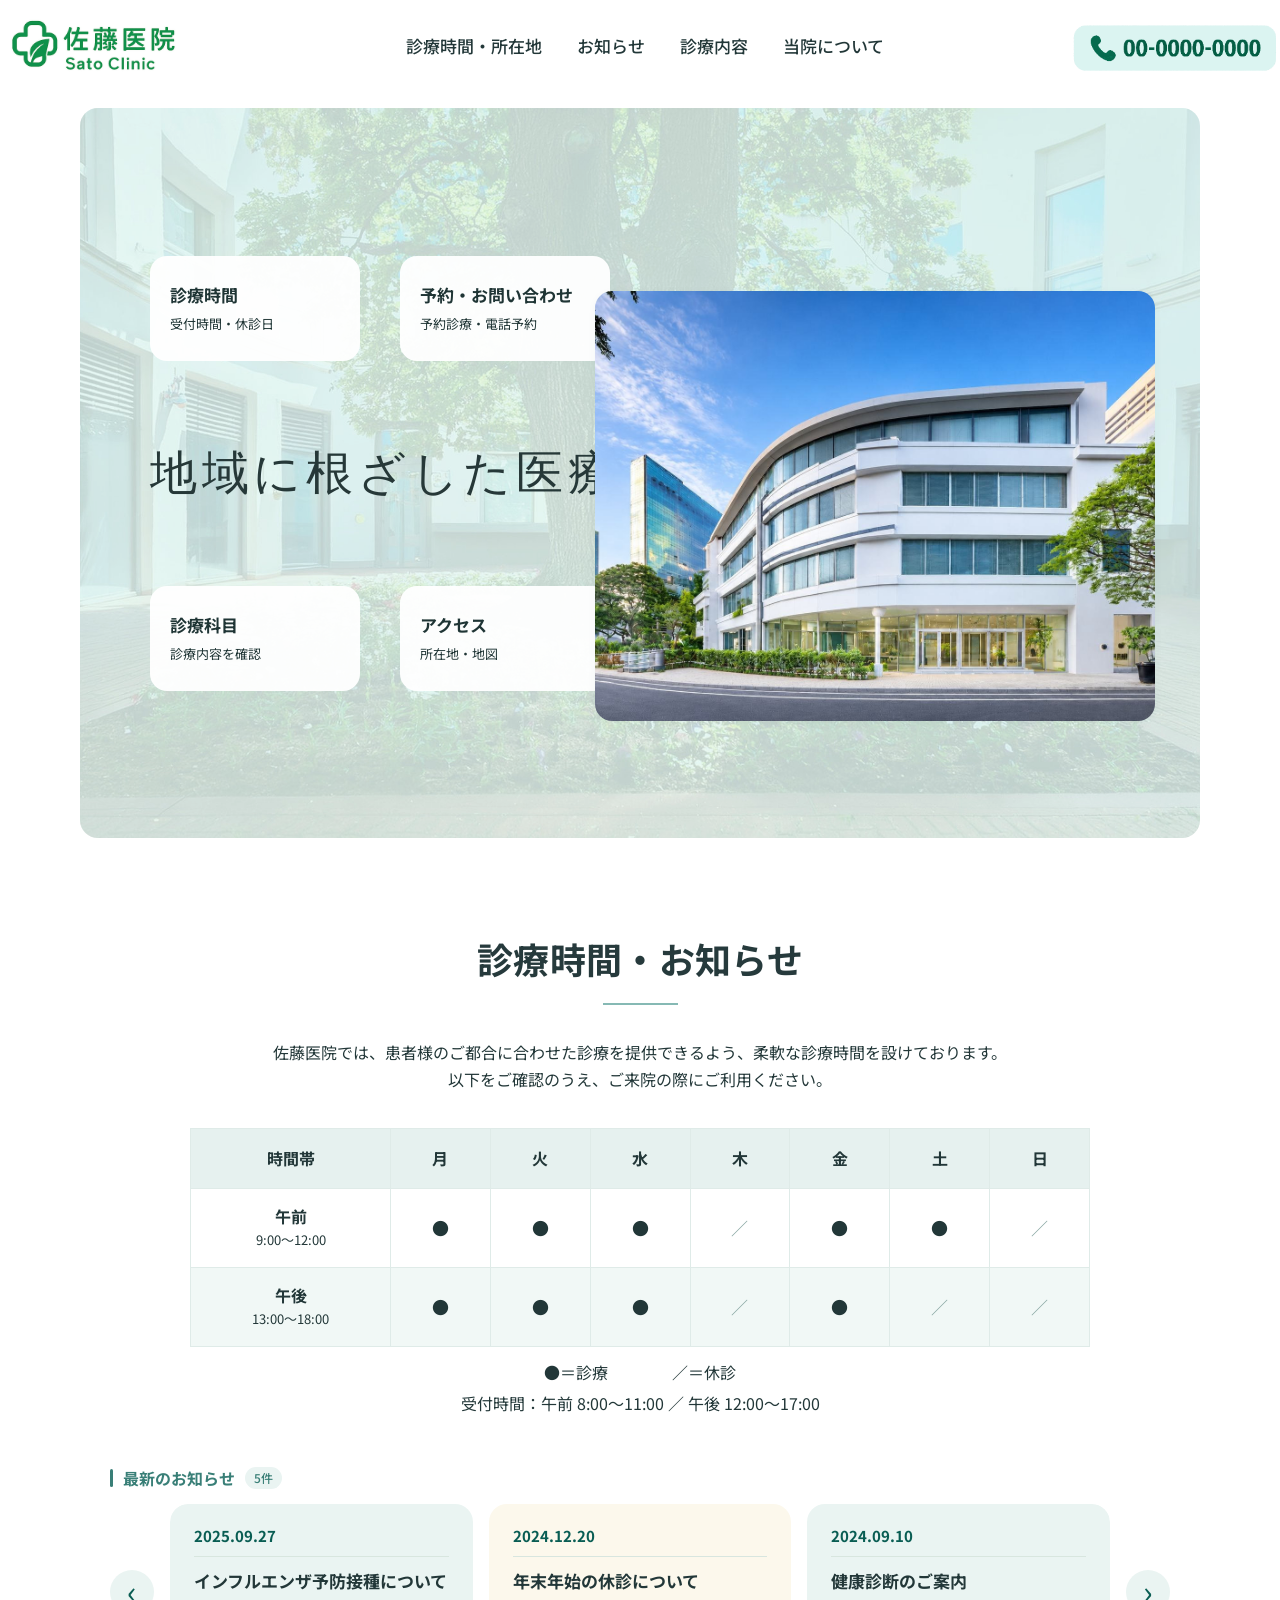
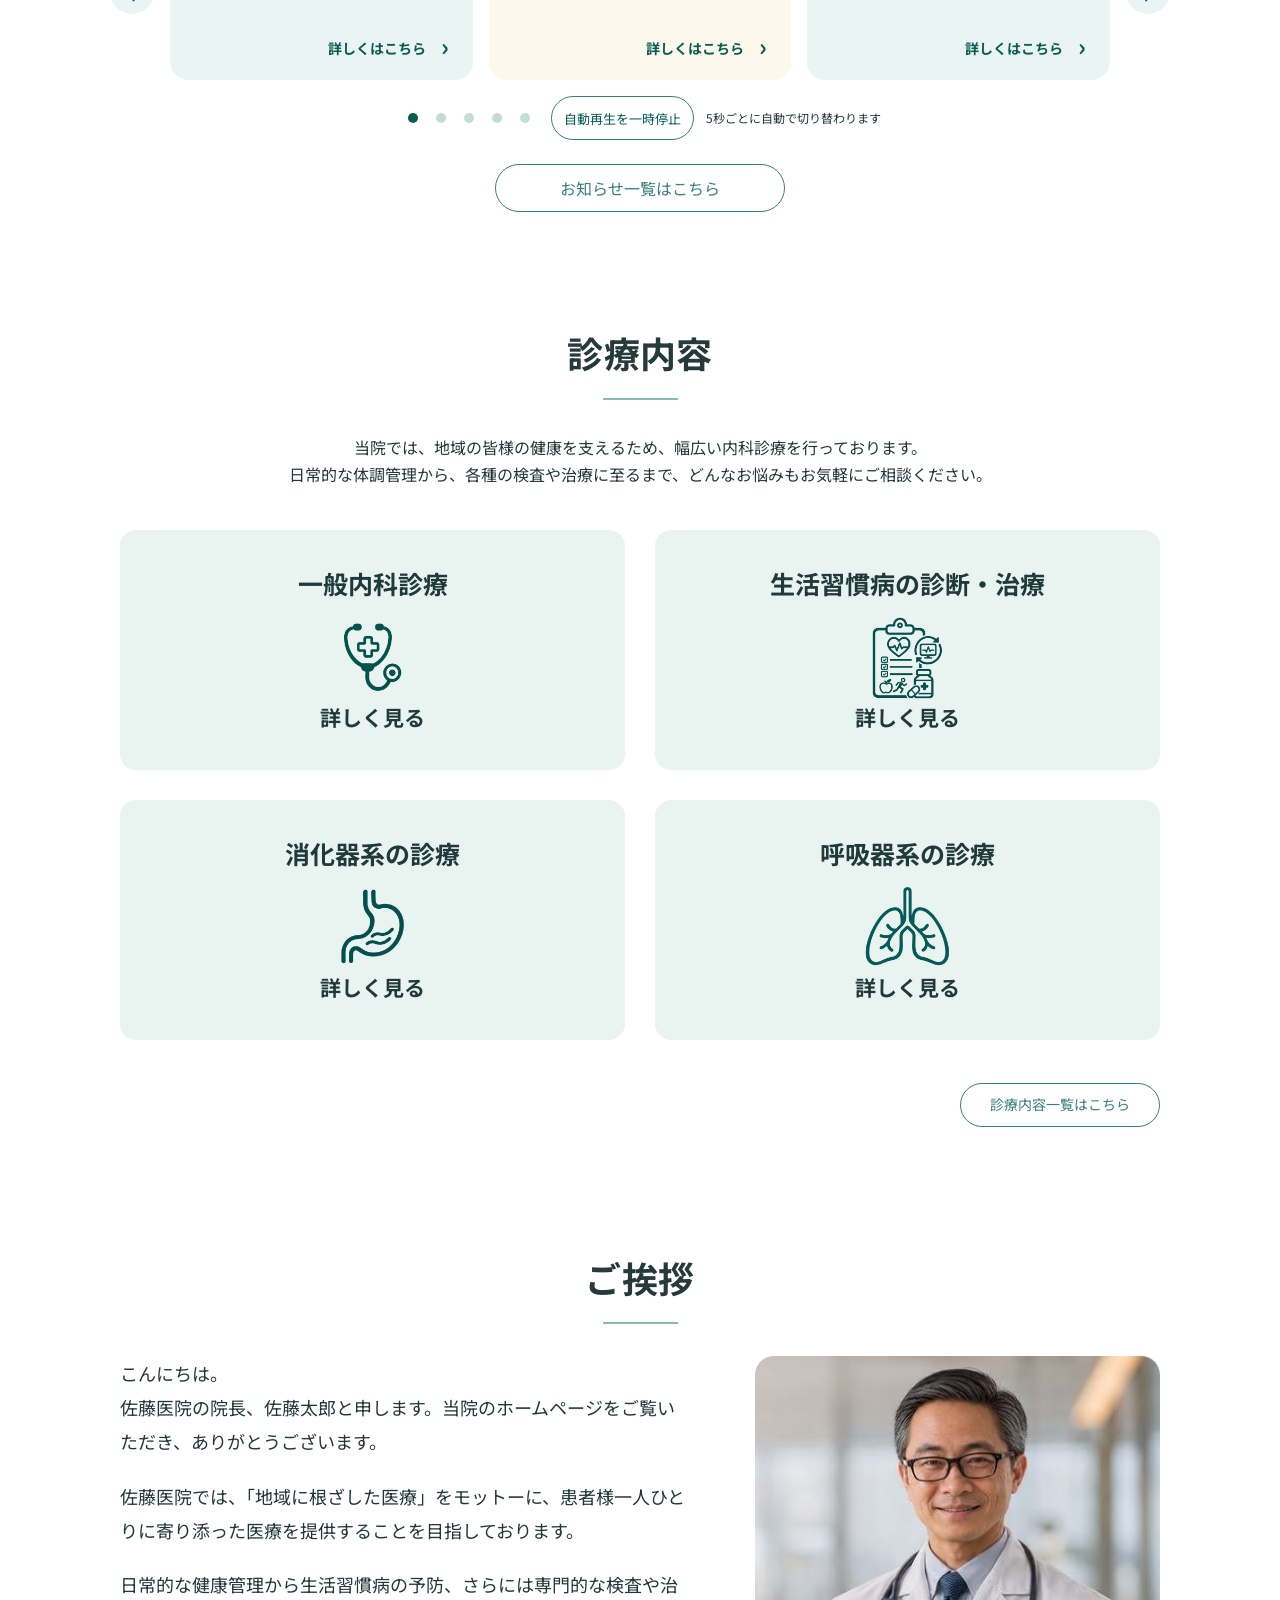
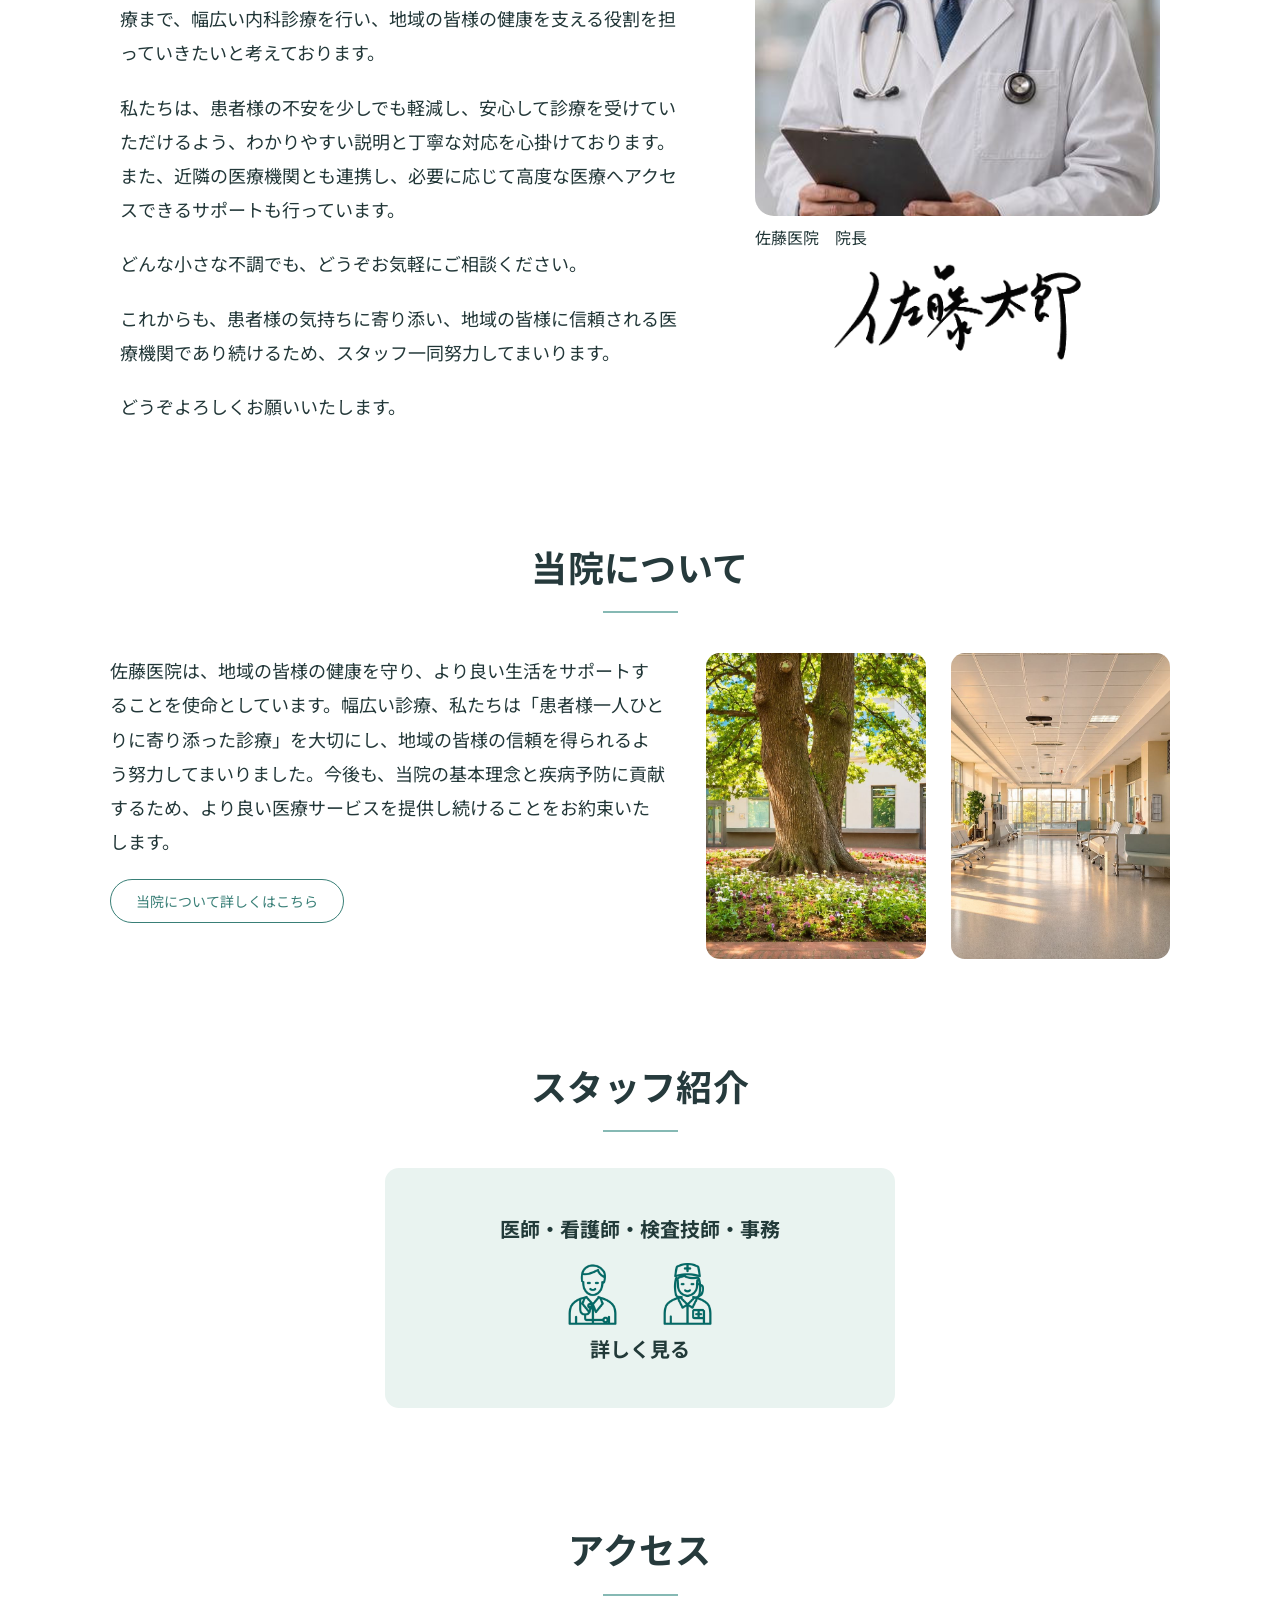
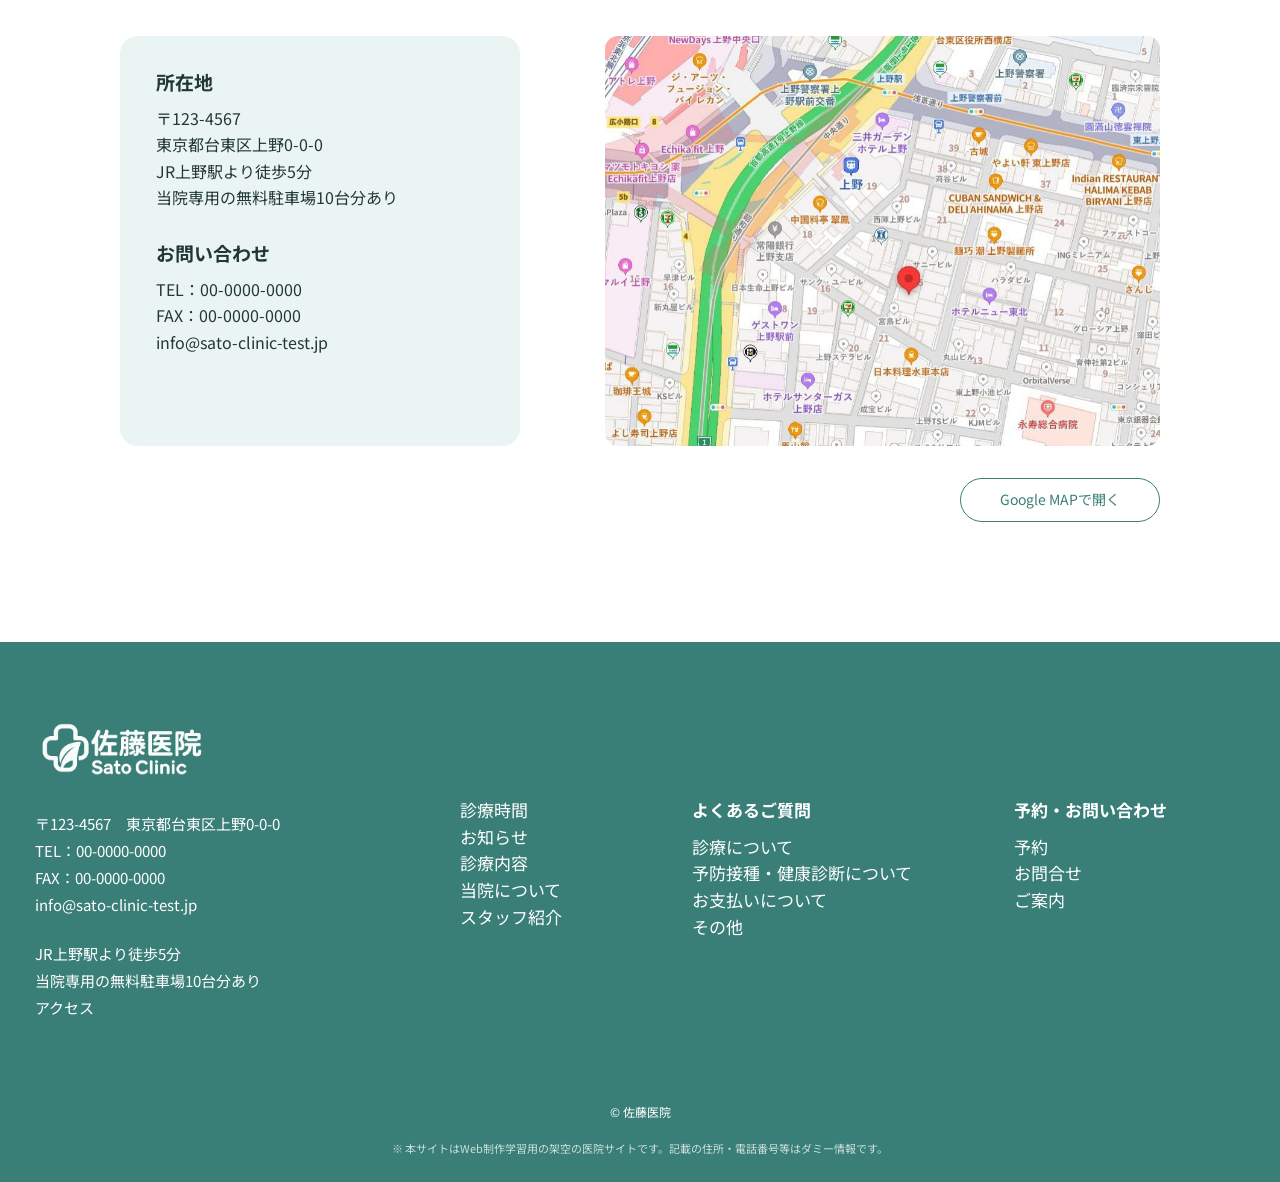
==== commit af76a5f0: "カルーセル上に最新のお知らせ５件を追加した" ====
--- a/index.html
+++ b/index.html
@@ -50,7 +50,11 @@
 </table></div>
   <p class="schedule-legend"><span>●＝診療</span><span>／＝休診</span></p>
   <p class="schedule-note">受付時間：午前 8:00～11:00 ／ 午後 12:00～17:00</p>
-  <div class="news-carousel" role="region" aria-roledescription="カルーセル" aria-label="医院からのお知らせ">
+  <div class="news-carousel" role="region" aria-roledescription="カルーセル" aria-labelledby="latest-news-heading">
+    <div class="news-carousel-heading">
+      <h3 id="latest-news-heading">最新のお知らせ</h3>
+      <span class="news-count">5件</span>
+    </div>
     <div class="news-carousel-stage">
       <button class="news-arrow news-prev" type="button" aria-label="前のお知らせへ" aria-controls="home-news-track" hidden>‹</button>
       <div class="news-viewport">
--- a/css/style.css
+++ b/css/style.css
@@ -78,6 +78,10 @@
 .home-schedule { padding-top: 94px; }
 .home-schedule .section-lead { margin-bottom: 34px; }
 .news-carousel { --news-columns: 3; max-width: 1060px; margin: 50px auto 0; }
+.news-carousel-heading { display: flex; align-items: center; gap: 10px; margin-bottom: 14px; color: var(--green); }
+.news-carousel-heading h3 { display: flex; align-items: center; gap: 10px; margin: 0; font-size: 16px; font-weight: 700; line-height: 1.5; }
+.news-carousel-heading h3::before { content: ''; width: 3px; height: 18px; border-radius: 2px; background: currentColor; }
+.news-count { padding: 2px 9px; border-radius: 999px; background: var(--mint); font-size: 12px; font-weight: 500; line-height: 1.5; }
 .news-carousel-stage { display: grid; grid-template-columns: 44px minmax(0, 1fr) 44px; align-items: center; gap: 16px; }
 .news-viewport { grid-column: 2; min-width: 0; overflow: hidden; border-radius: 18px; }
 .home-news-list { display: grid; grid-template-columns: repeat(3, minmax(0, 1fr)); gap: 16px; list-style: none; margin: 0; padding: 0; }
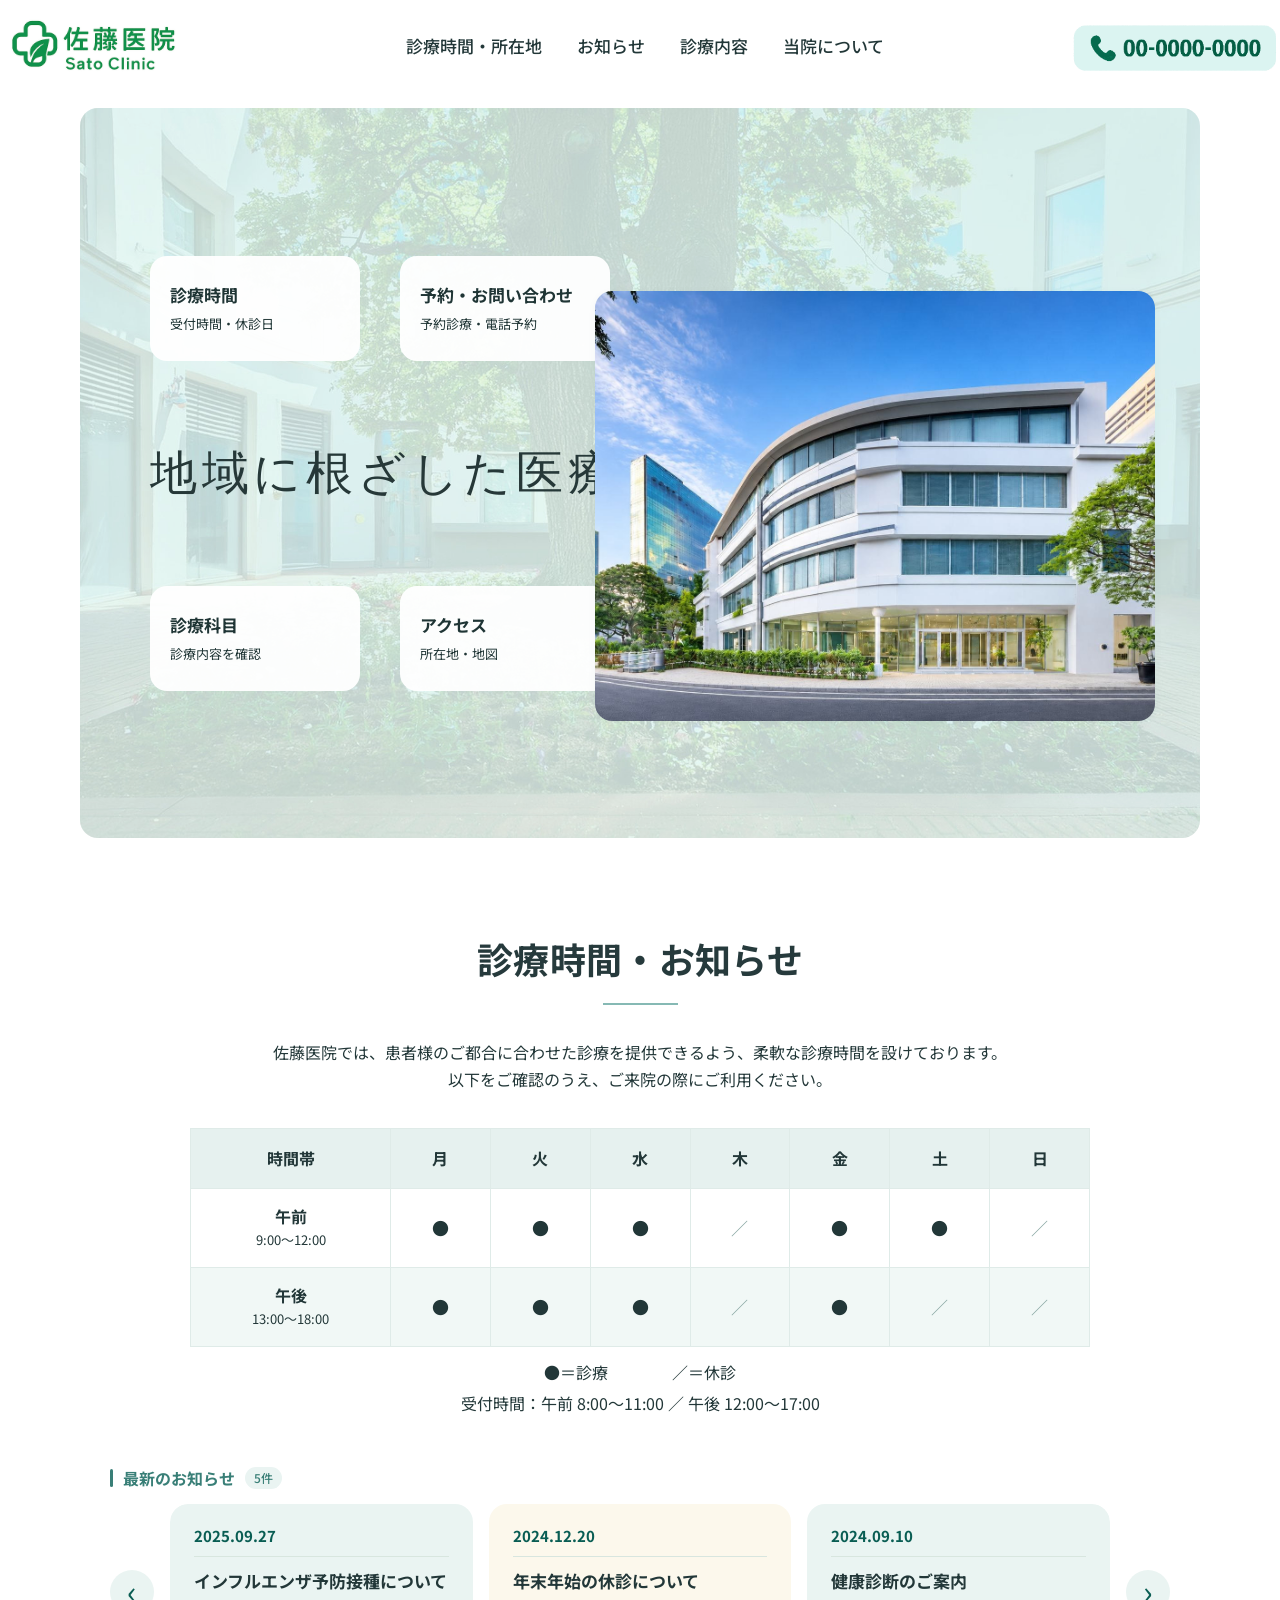
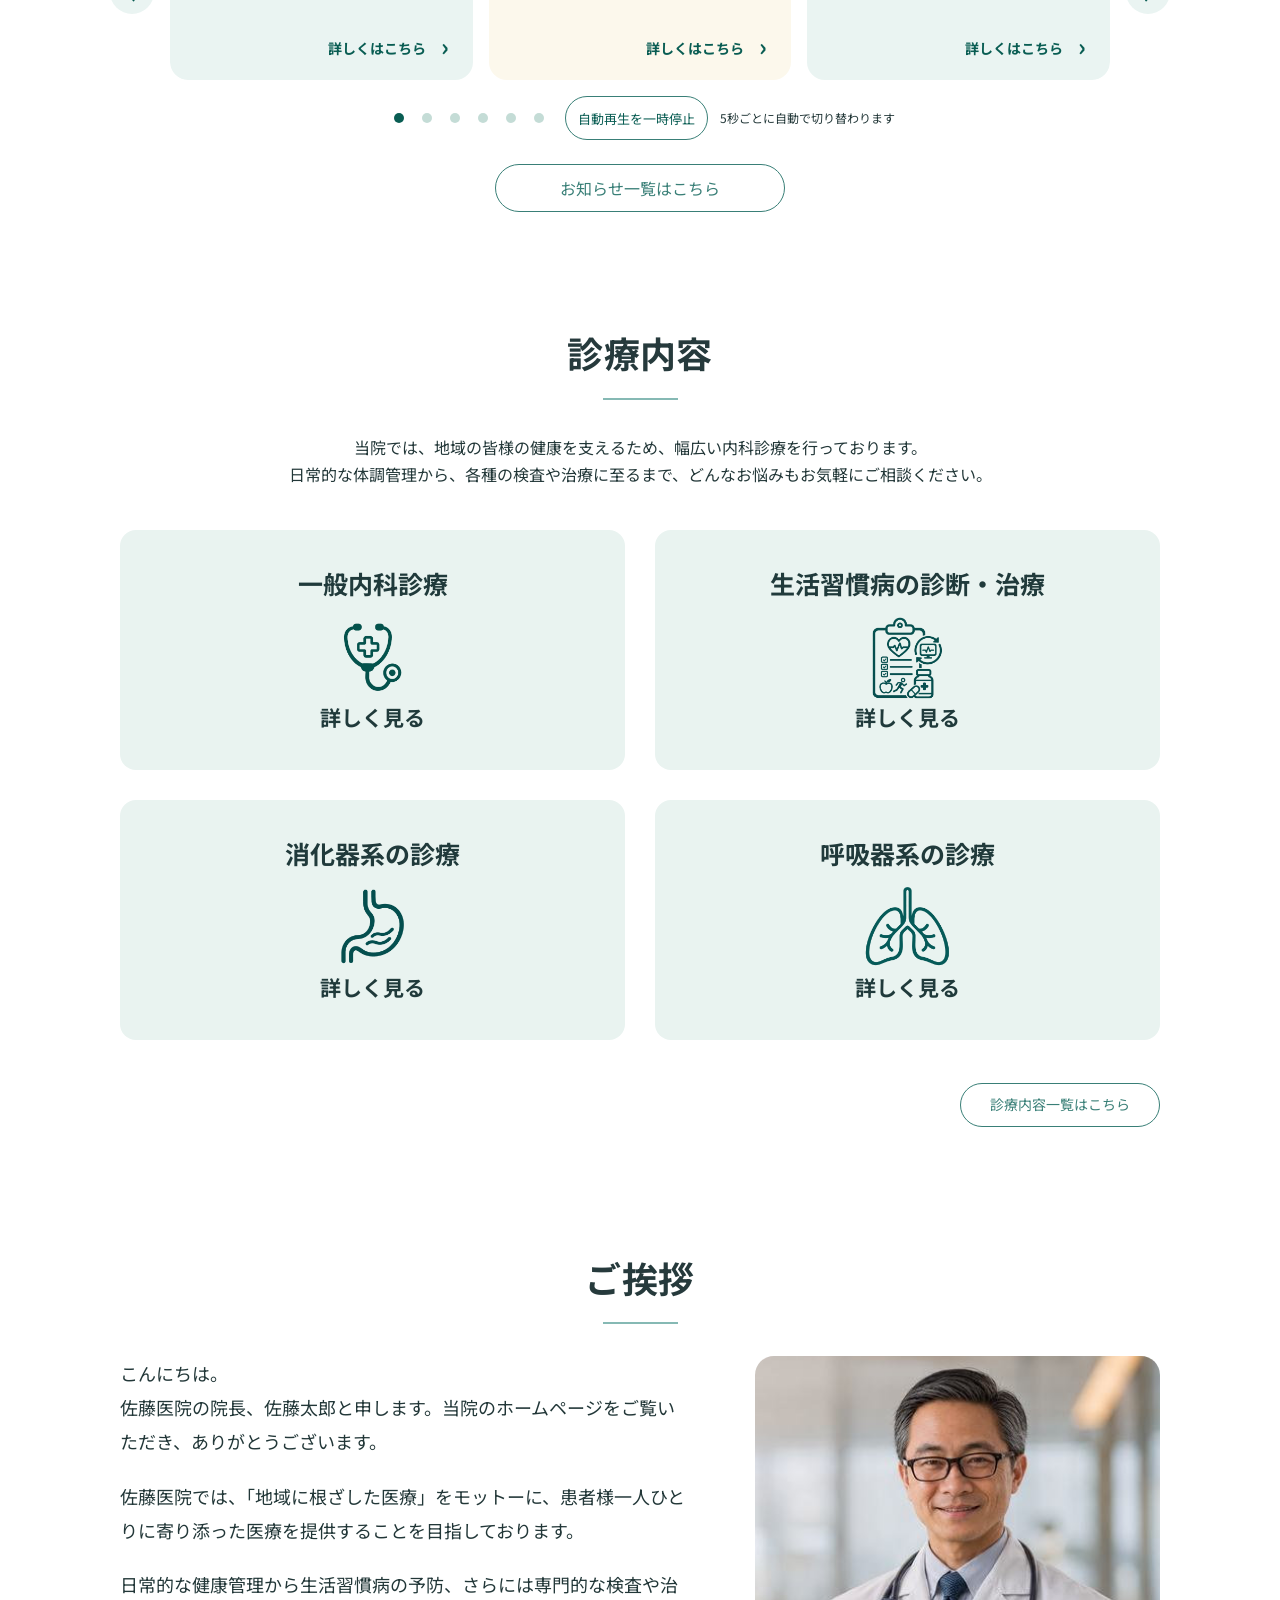
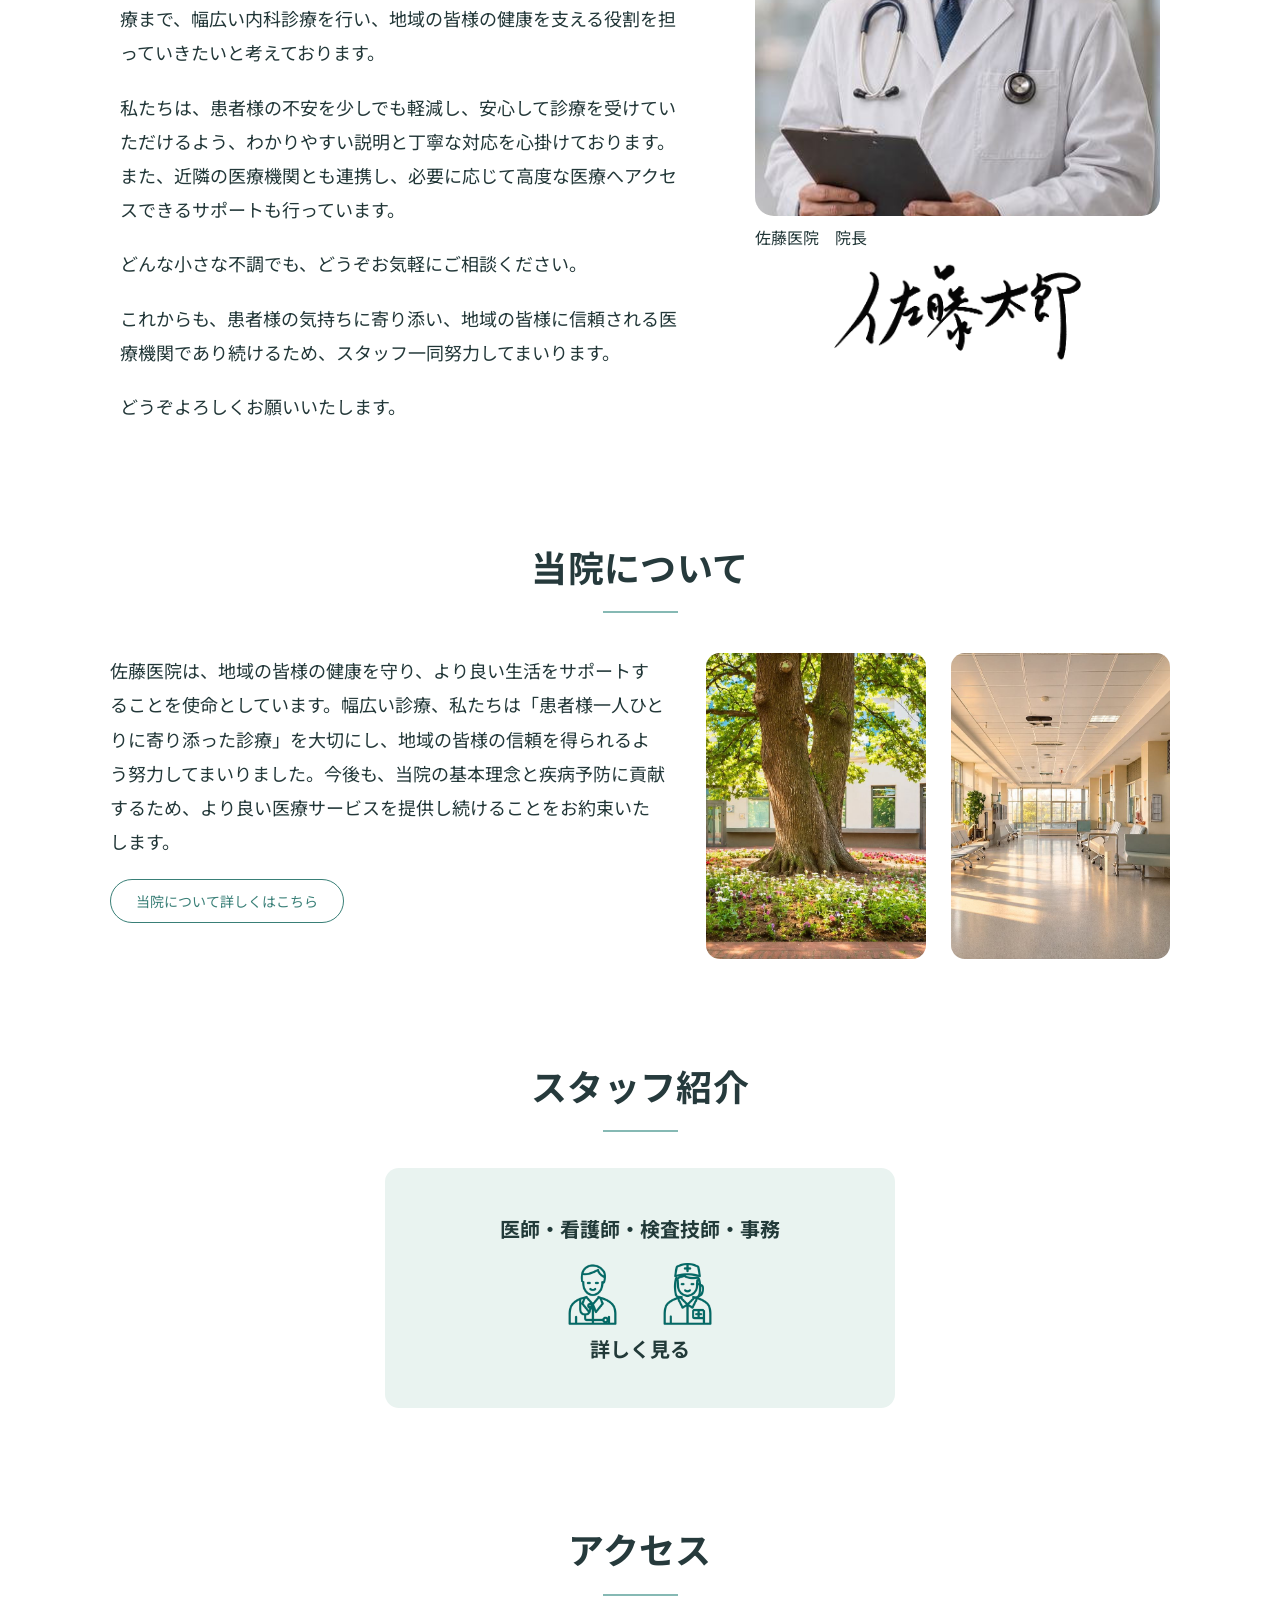
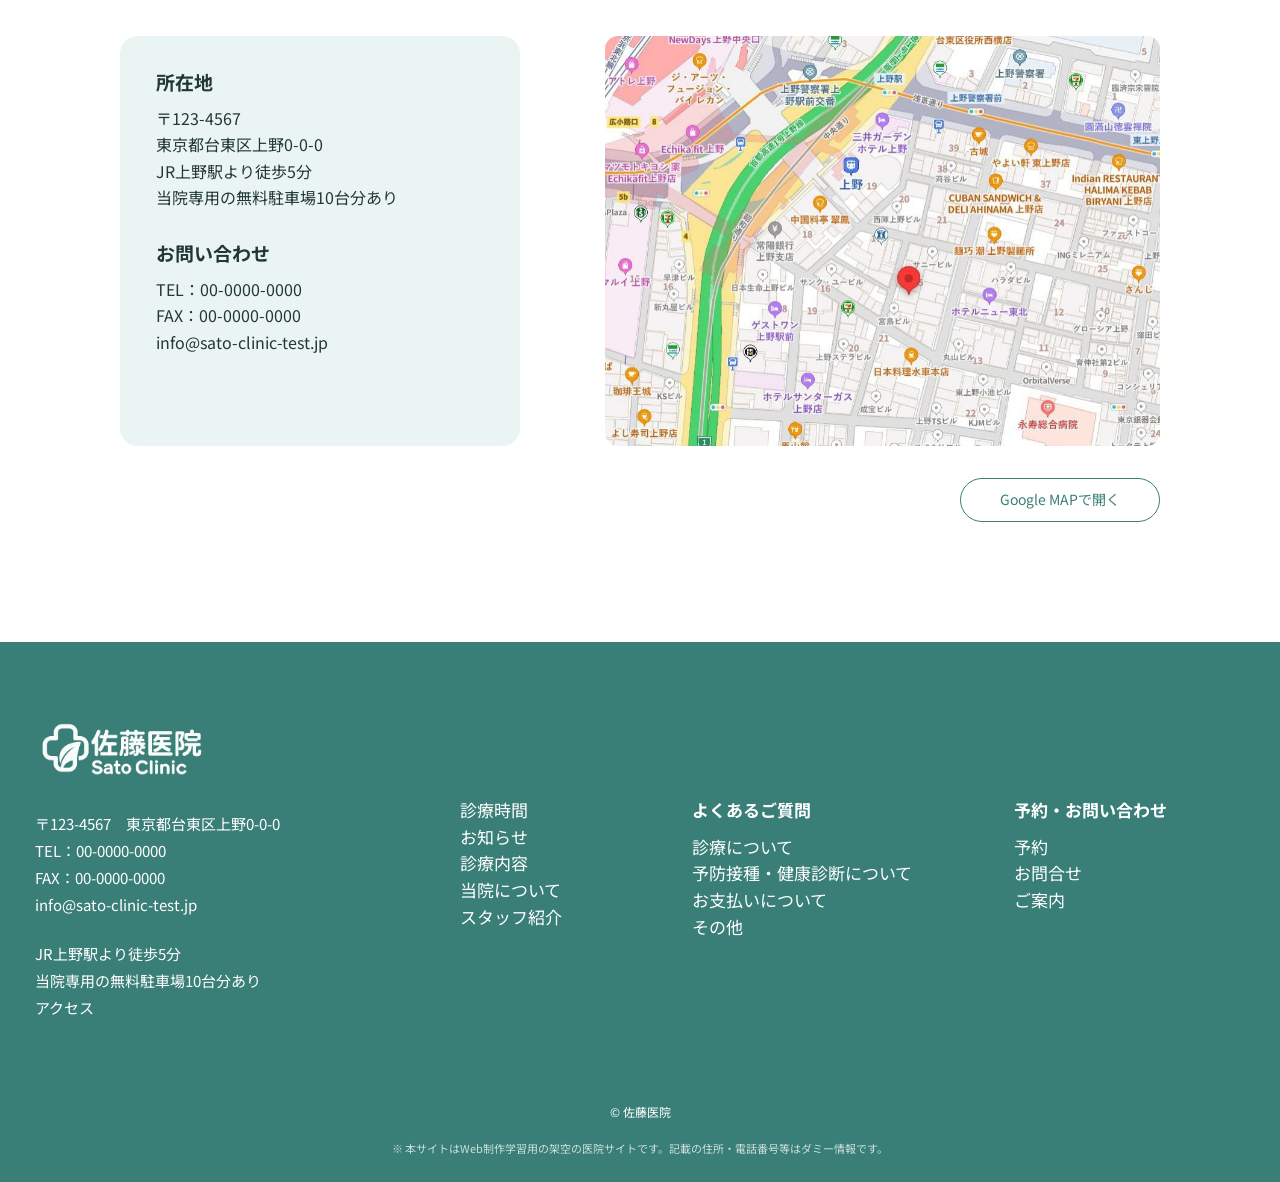
==== commit 39ae172e: "おしらせ、一覧、詳細５件をリンクさせました。" ====
--- a/index.html
+++ b/index.html
@@ -60,11 +60,12 @@
       <div class="news-viewport">
         <!-- 通常はnews.htmlから最新5件を取得。以下はファイル直接表示・通信失敗時の予備表示。 -->
         <ul class="home-news-list" id="home-news-track">
-          <li class="home-news-item"><time datetime="2025-09-27">2025.09.27</time><h3 class="home-news-name">インフルエンザ予防接種について</h3><a class="news-card-link" href="./news.html#news-1" aria-label="インフルエンザ予防接種について：詳しくはこちら">詳しくはこちら<span aria-hidden="true"> ›</span></a></li>
-          <li class="home-news-item"><time datetime="2024-12-20">2024.12.20</time><h3 class="home-news-name">年末年始の休診について</h3><a class="news-card-link" href="./news.html#news-2" aria-label="年末年始の休診について：詳しくはこちら">詳しくはこちら<span aria-hidden="true"> ›</span></a></li>
-          <li class="home-news-item"><time datetime="2024-09-10">2024.09.10</time><h3 class="home-news-name">健康診断のご案内</h3><a class="news-card-link" href="./news.html#news-3" aria-label="健康診断のご案内：詳しくはこちら">詳しくはこちら<span aria-hidden="true"> ›</span></a></li>
-          <li class="home-news-item"><time datetime="2024-04-08">2024.04.08</time><h3 class="home-news-name">新型コロナウイルス対策について</h3><a class="news-card-link" href="./news.html#news-4" aria-label="新型コロナウイルス対策について：詳しくはこちら">詳しくはこちら<span aria-hidden="true"> ›</span></a></li>
-          <li class="home-news-item"><time datetime="2024-01-18">2024.01.18</time><h3 class="home-news-name">オンライン診察の導入について</h3><a class="news-card-link" href="./news.html#news-5" aria-label="オンライン診察の導入について：詳しくはこちら">詳しくはこちら<span aria-hidden="true"> ›</span></a></li>
+          <li class="home-news-item"><time datetime="2025-09-27">2025.09.27</time><h3 class="home-news-name">インフルエンザ予防接種について</h3><a class="news-card-link" href="./news-detail.html?id=news-1" aria-label="インフルエンザ予防接種について：詳しくはこちら">詳しくはこちら<span aria-hidden="true"> ›</span></a></li>
+          <li class="home-news-item"><time datetime="2024-12-20">2024.12.20</time><h3 class="home-news-name">年末年始の休診について</h3><a class="news-card-link" href="./news-detail.html?id=news-2" aria-label="年末年始の休診について：詳しくはこちら">詳しくはこちら<span aria-hidden="true"> ›</span></a></li>
+          <li class="home-news-item"><time datetime="2024-09-10">2024.09.10</time><h3 class="home-news-name">健康診断のご案内</h3><a class="news-card-link" href="./news-detail.html?id=news-3" aria-label="健康診断のご案内：詳しくはこちら">詳しくはこちら<span aria-hidden="true"> ›</span></a></li>
+          <li class="home-news-item"><time datetime="2024-04-08">2024.04.08</time><h3 class="home-news-name">新型コロナウイルス対策について</h3><a class="news-card-link" href="./news-detail.html?id=news-4" aria-label="新型コロナウイルス対策について：詳しくはこちら">詳しくはこちら<span aria-hidden="true"> ›</span></a></li>
+          <li class="home-news-item"><time datetime="2024-01-18">2024.01.18</time><h3 class="home-news-name">オンライン診察の導入について</h3><a class="news-card-link" href="./news-detail.html?id=news-5" aria-label="オンライン診察の導入について：詳しくはこちら">詳しくはこちら<span aria-hidden="true"> ›</span></a></li>
+          <li class="home-news-item news-index-card"><a class="news-index-link" href="./news.html">お知らせ一覧はこちら</a></li>
         </ul>
       </div>
       <button class="news-arrow news-next" type="button" aria-label="次のお知らせへ" aria-controls="home-news-track" hidden>›</button>
--- a/css/style.css
+++ b/css/style.css
@@ -94,6 +94,12 @@
 .news-card-link { align-self: flex-end; margin-top: auto; color: var(--green-dark); font-size: 14px; font-weight: 700; }
 .news-card-link span { margin-left: 10px; font-size: 24px; line-height: 1; vertical-align: -2px; }
 .news-card-link:hover { text-decoration: underline; }
+.home-news-item.news-index-card { position: relative; }
+.news-index-link { display: flex; flex: 1; align-items: center; justify-content: center; color: var(--green-dark); font-size: 17px; font-weight: 700; text-align: center; overflow-wrap: anywhere; }
+.news-index-link::after { content: ''; position: absolute; inset: 0; border-radius: inherit; }
+.news-index-link:hover { text-decoration: underline; }
+.news-index-link:focus-visible { outline: none; }
+.news-index-link:focus-visible::after { outline: 3px solid var(--green); outline-offset: -3px; }
 .news-arrow { width: 44px; height: 44px; padding: 0 0 4px; border: 0; border-radius: 50%; background: var(--mint); color: var(--green-dark); font-size: 32px; line-height: 1; cursor: pointer; }
 .news-prev { grid-column: 1; grid-row: 1; }
 .news-next { grid-column: 3; grid-row: 1; }
@@ -112,17 +118,20 @@
 .home-schedule .section-action { justify-content: center; max-width: 1010px; margin: 24px auto 0; }
 .home-schedule .section-action .pill { min-width: 290px; min-height: 48px; font-size: 16px; }
 
-@media (max-width: 1000px) {
-  .news-carousel { --news-columns: 2; }
-  .home-news-list { grid-template-columns: repeat(2, minmax(0, 1fr)); }
-}
-@media (max-width: 767px) {
-  /* 他セクションは従来と同じPCレイアウトの縮小表示を維持する。
-     ページ全体の自動縮小を外し、診療時間・お知らせだけ端末の実寸で表示。 */
+@media (max-width: 1119px) {
+  /* PC固定幅によるページ全体のはみ出しを防ぐ。共通部分・他セクションは従来の配置比率で縮小。 */
   .page-home { min-width: 0; }
   .page-home > .site-header,
   .page-home > .site-footer,
   .page-home main > section:not(.home-schedule) { width: 1120px; min-width: 1120px; zoom: calc(100vw / 1120px); }
+  .page-home .home-schedule { width: 100vw; max-width: 100vw; margin-left: 0; }
+  .news-carousel { --news-columns: 2; }
+  .home-news-list { grid-template-columns: repeat(2, minmax(0, 1fr)); }
+}
+@media (min-width: 768px) and (max-width: 1119px) {
+  .news-carousel { width: calc(100% - 32px); }
+}
+@media (max-width: 767px) {
   .page-home .home-schedule { width: 100vw; max-width: 100vw; margin-left: 0; padding: 56px 16px 0; }
   .home-schedule .section-title { font-size: 27px; }
   .home-schedule .section-lead { text-align: left; font-size: 14px; }
@@ -197,7 +206,7 @@
 .news-row time { font-size: 25px; white-space: nowrap; }
 .news-row-title { line-height: 1.7; }
 .news-expand { position: relative; justify-self: end; align-self: start; }
-.news-expand summary { display: flex; list-style: none; font-size: 16px; }
+.news-expand summary, .news-expand > a { display: flex; list-style: none; font-size: 16px; }
 .news-expand summary::-webkit-details-marker { display: none; }
 .news-expanded-copy { position: absolute; top: 52px; right: 0; z-index: 3; width: 420px; padding: 20px 24px; background: #f4faf8; border: 1px solid #c9e4dc; border-radius: 10px; color: var(--ink); font-size: 15px; box-shadow: 0 9px 28px rgba(17,70,64,.12); }
 
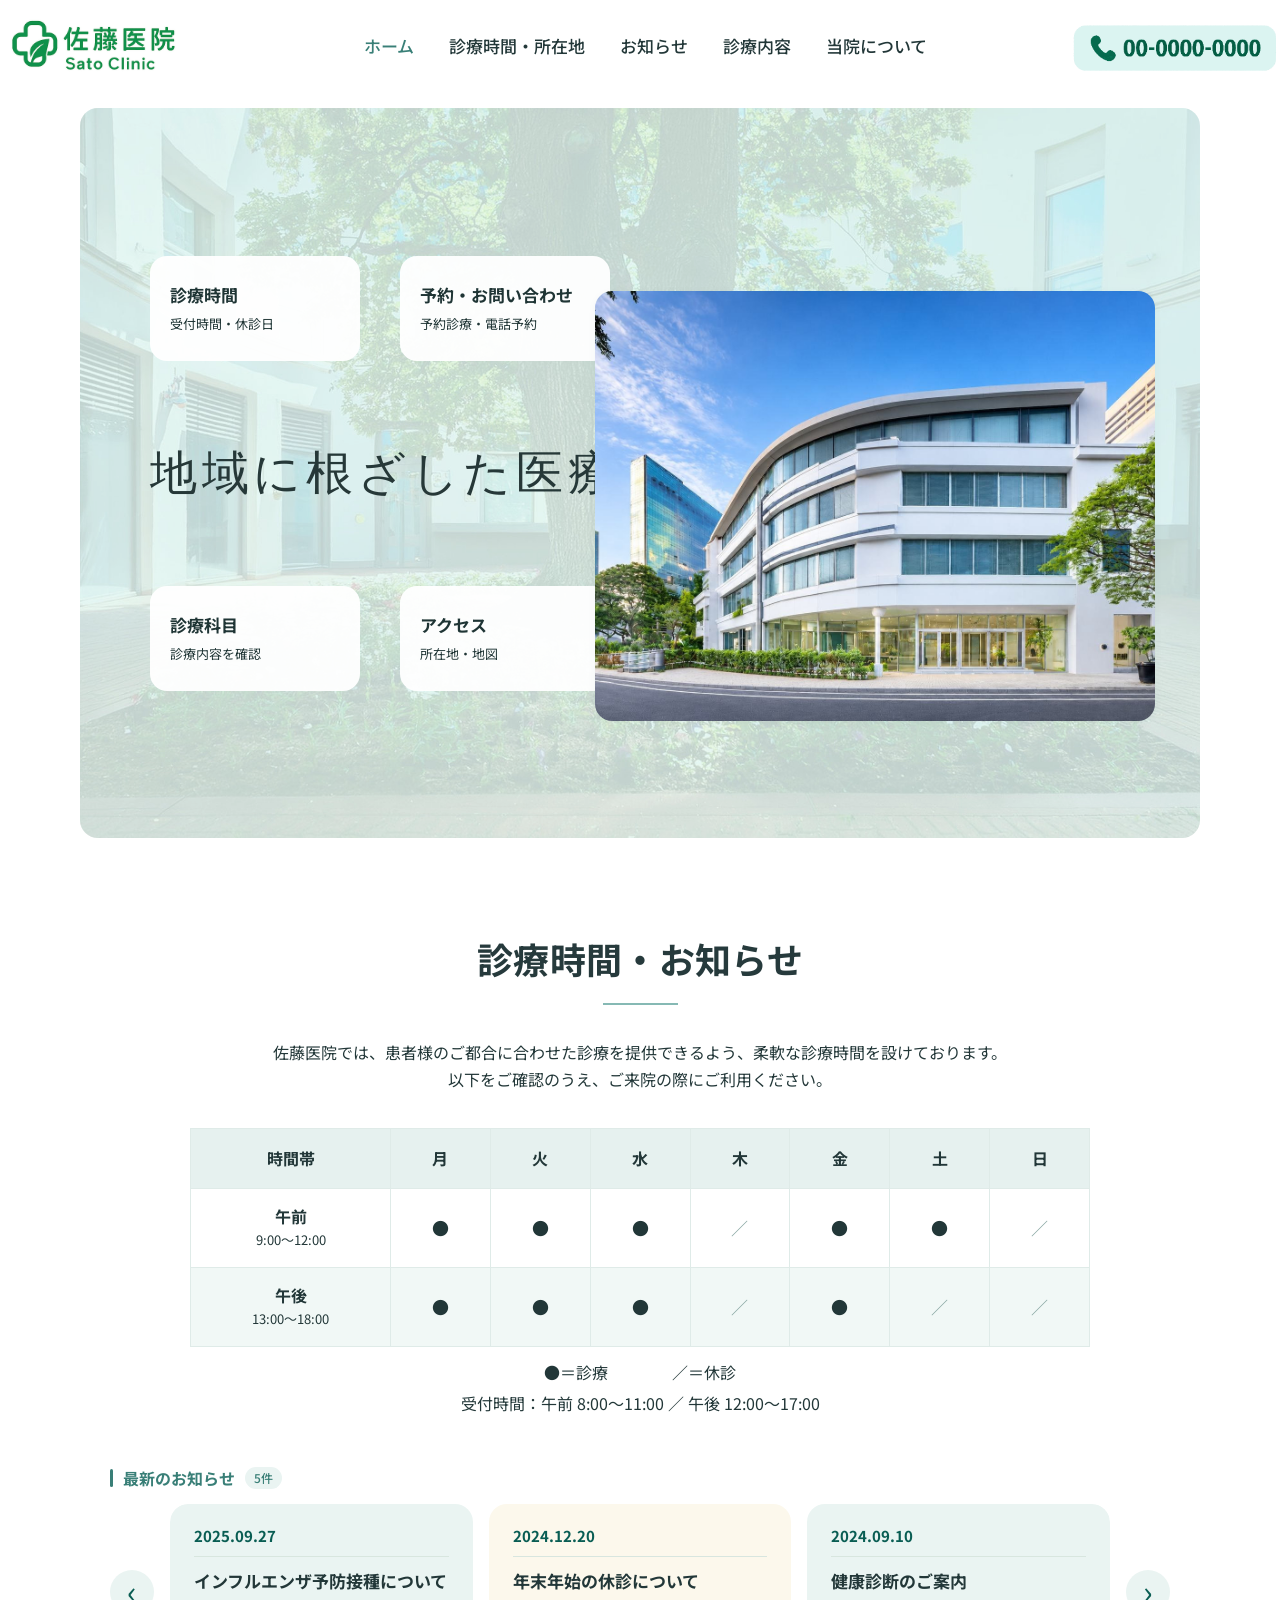
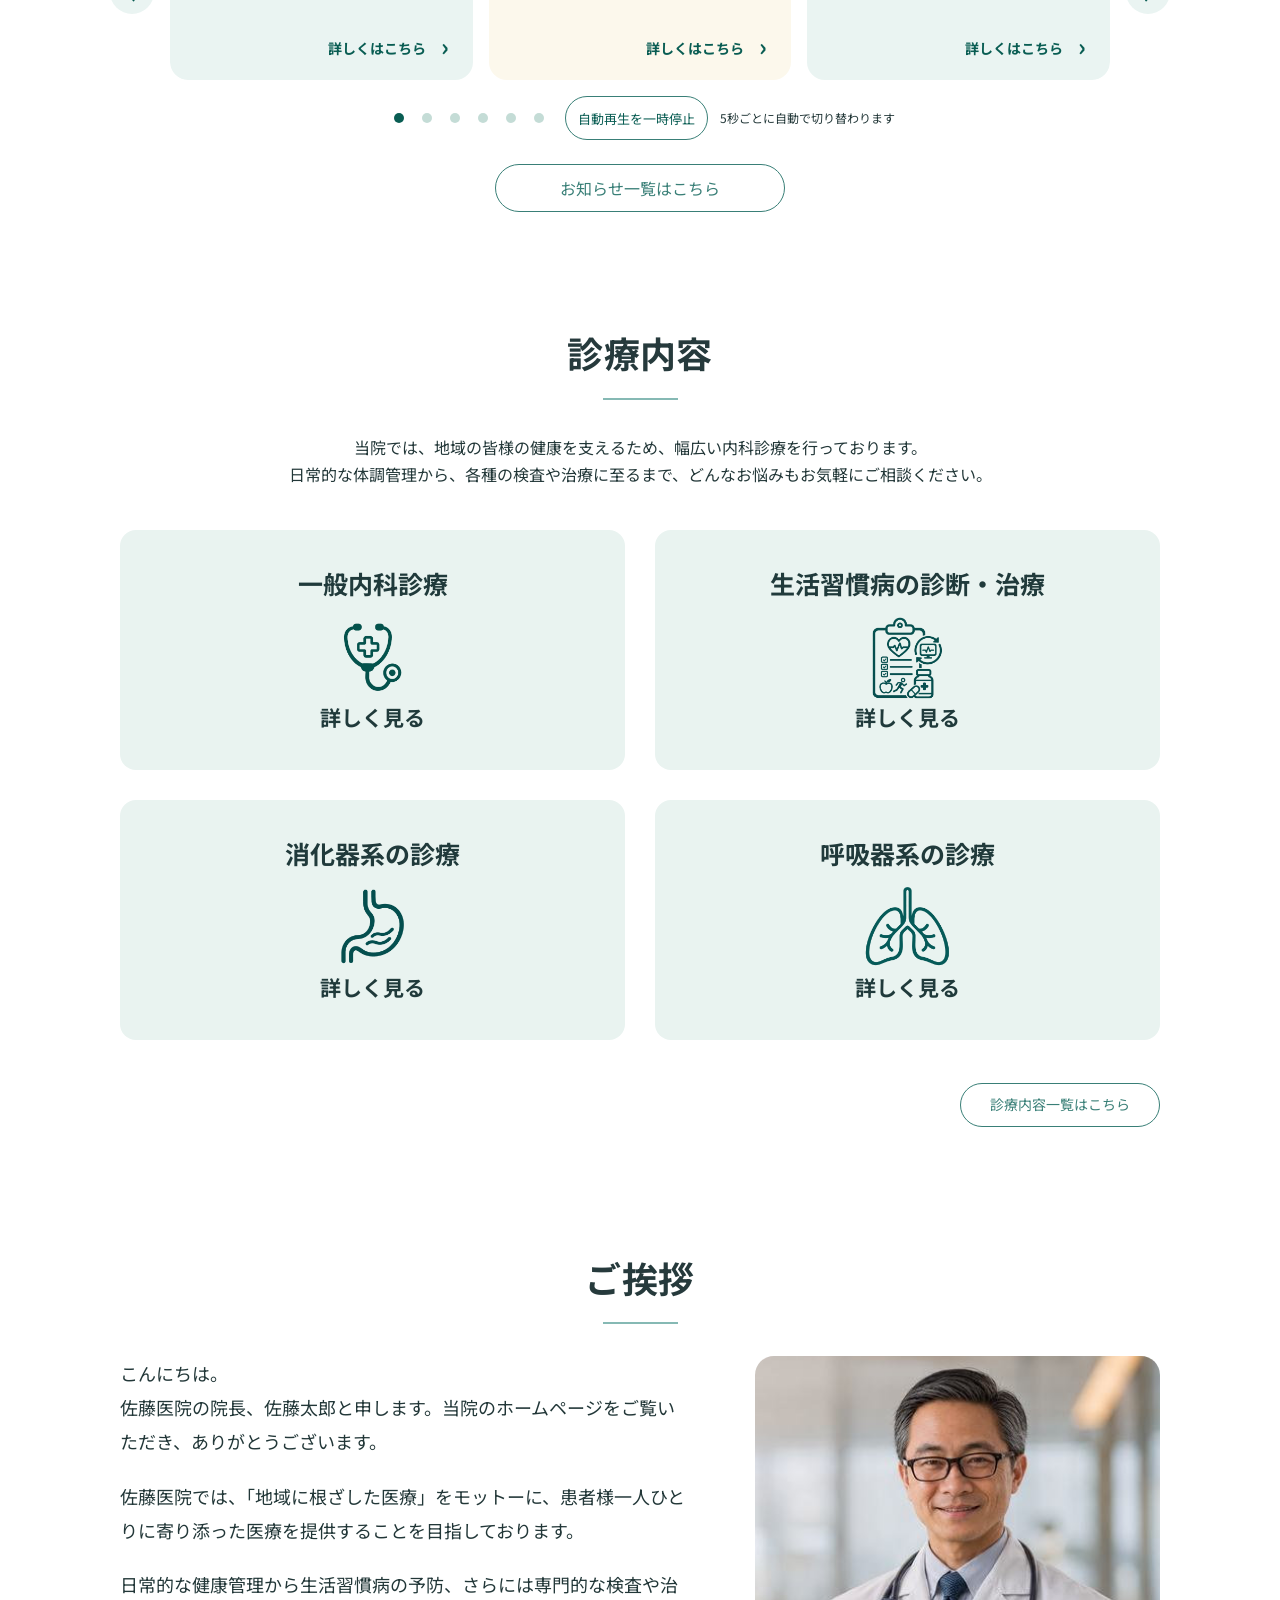
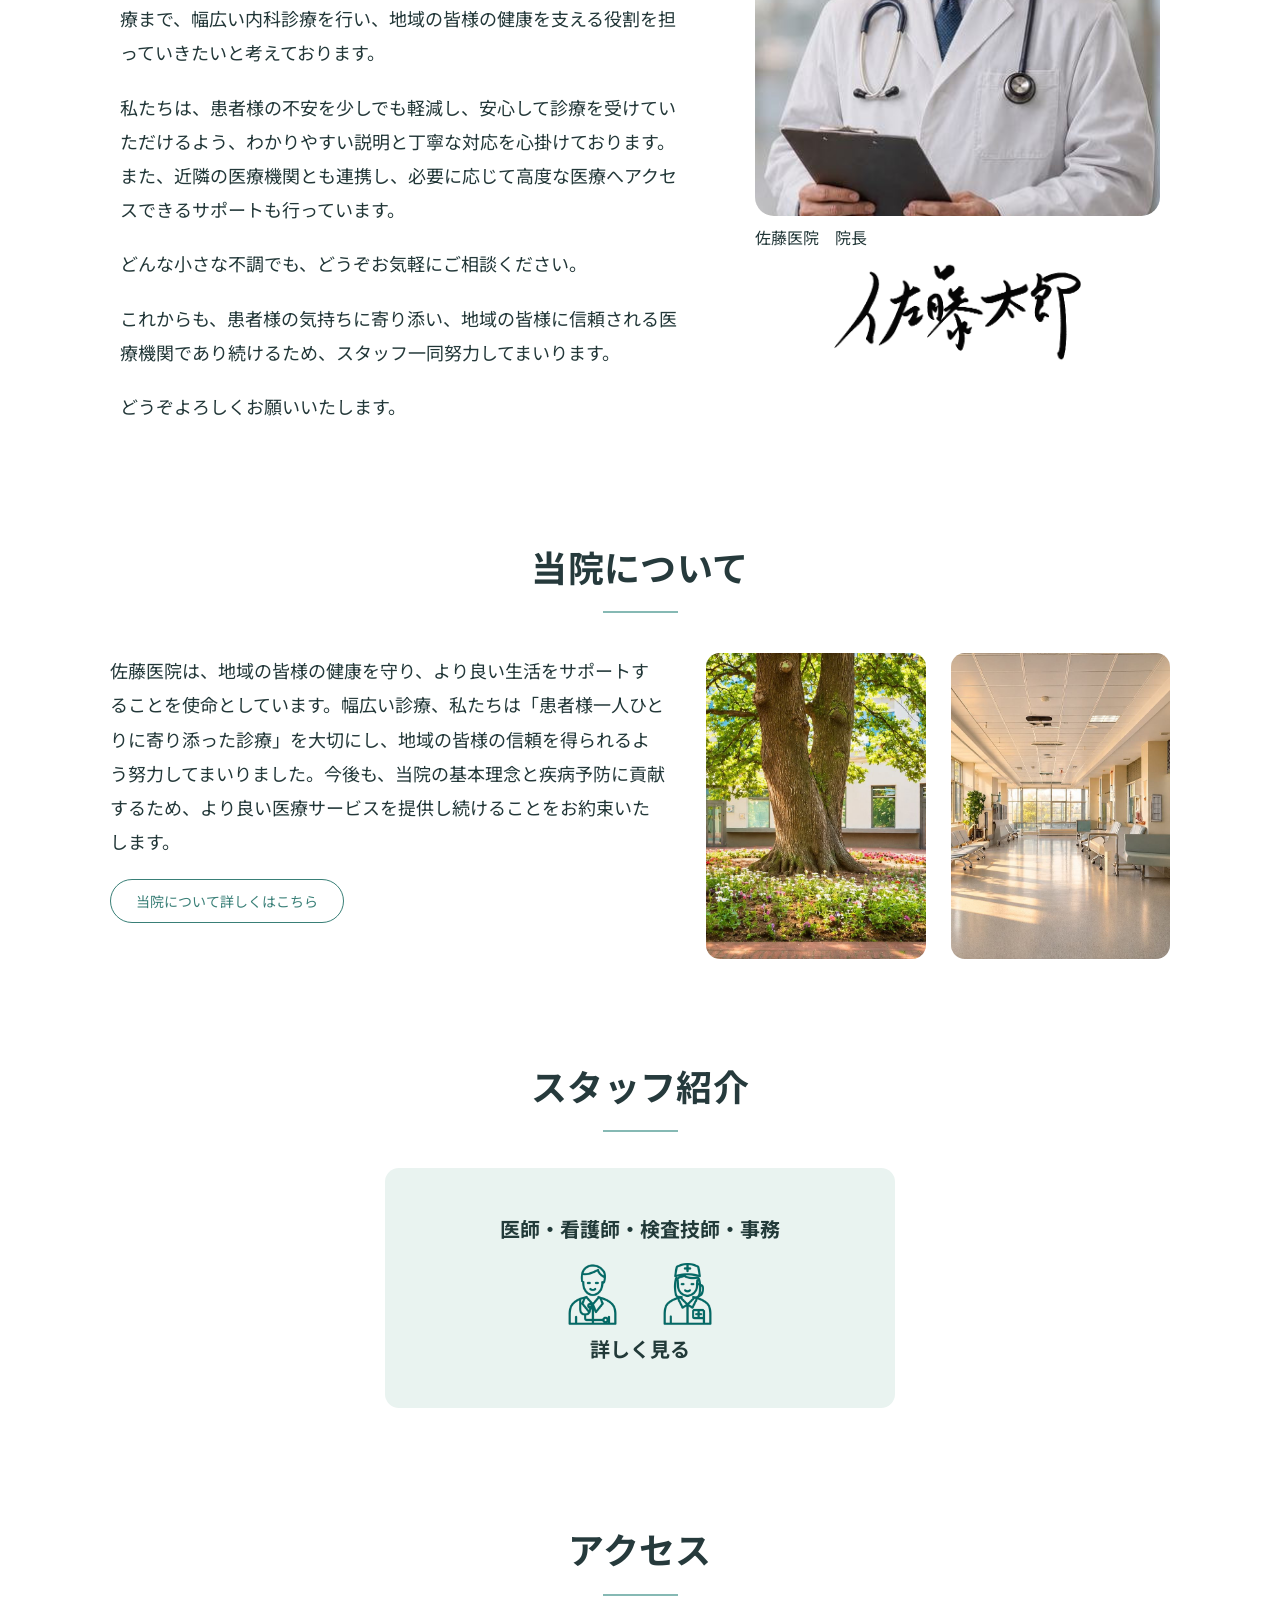
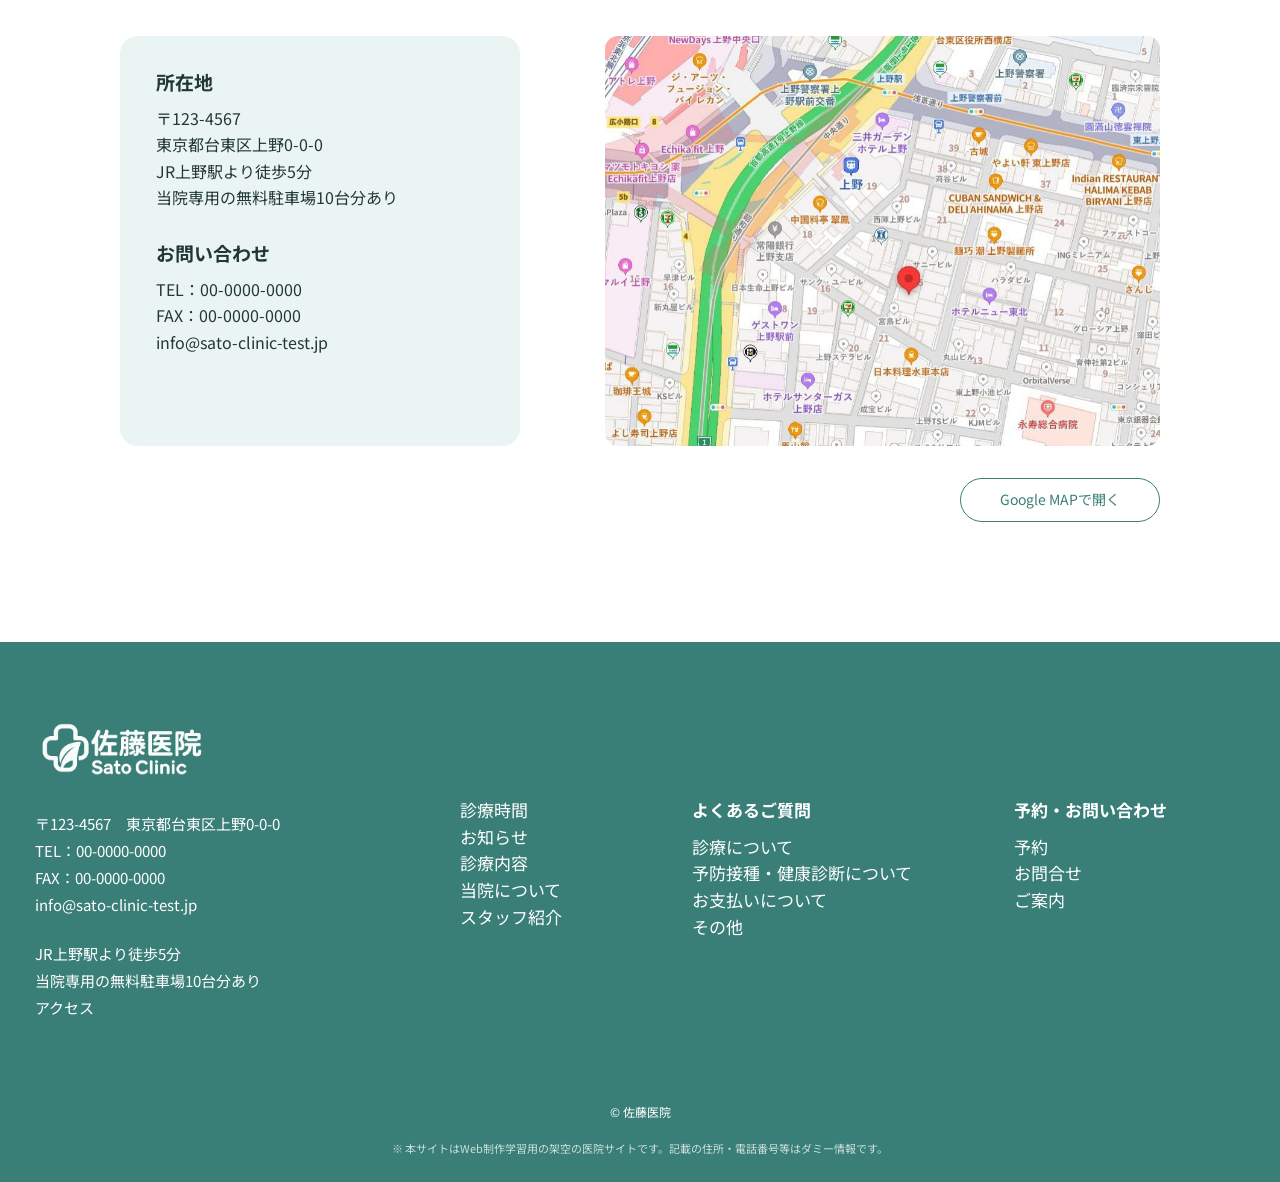
==== commit bafee8c6: "ホームボタン、トップへ戻るボタンを各ページに追加しました。" ====
--- a/index.html
+++ b/index.html
@@ -11,13 +11,14 @@
   <link href="https://fonts.googleapis.com/css2?family=Noto+Sans+JP:wght@400;500;600;700&display=swap" rel="stylesheet">
   <link rel="stylesheet" href="./css/style.css">
   <script src="./js/news-carousel.js" defer></script>
+  <script src="./js/site-navigation.js" defer></script>
 </head>
 <body class="page-home">
 <a class="skip-link" href="#main">本文へ移動</a>
 <header class="site-header" id="top">
   <div class="site-header-inner">
     <a class="brand" href="./index.html" aria-label="佐藤医院 トップページ"><img src="./assets/logo-original.png" alt="佐藤医院 Sato Clinic" width="200" height="60"></a>
-    <nav class="main-nav" aria-label="メインナビゲーション"><a href="./access.html">診療時間・所在地</a><a href="./news.html">お知らせ</a><a href="./services.html">診療内容</a><a href="./about.html">当院について</a></nav>
+    <nav class="main-nav" aria-label="メインナビゲーション"><a href="./index.html" aria-current="page">ホーム</a><a href="./access.html">診療時間・所在地</a><a href="./news.html">お知らせ</a><a href="./services.html">診療内容</a><a href="./about.html">当院について</a></nav>
     <a class="header-phone" href="./access.html#contact" aria-label="お電話・お問い合わせのご案内"><img src="./assets/phone-badge.png" alt="電話 00-0000-0000" width="210" height="70"></a>
   </div>
 </header>
--- a/css/style.css
+++ b/css/style.css
@@ -145,7 +145,7 @@
   .news-arrow { width: 36px; height: 44px; }
   .home-news-list { grid-template-columns: minmax(0, 1fr); }
   .home-news-item { padding: 18px; min-height: 190px; }
-  .home-news-name { font-size: 16px; }
+  .home-news-name, .news-index-link { font-size: 16px; }
   .news-carousel-controls { gap: 4px 10px; }
   .news-playback-note { flex-basis: 100%; text-align: center; }
   .home-schedule .section-action .pill { min-width: 0; width: min(100%, 290px); }
@@ -213,17 +213,45 @@
 /* Individual service listings */
 .page-services .services-page-content { max-width: 1140px; padding-bottom: 270px; }
 .services-page-lead { margin-top: 34px; margin-bottom: 58px; font-size: 19px; font-weight: 500; line-height: 1.95; }
-.service-detail-list { width: 900px; max-width: 100%; margin: 0 auto; display: flex; flex-direction: column; gap: 37px; }
-.service-detail-card { position: relative; isolation: isolate; height: 320px; overflow: hidden; border-radius: 19px; background: #f2f8f6; }
-.service-detail-photo { position: absolute; z-index: -2; top: 0; right: 0; width: 57%; height: 100%; object-fit: cover; object-position: center; }
-.service-detail-card::before { content: ""; position: absolute; z-index: -1; inset: 0; background: linear-gradient(90deg,#f3faf8 0%,#f3faf8 33%,rgba(243,250,248,.92) 43%,rgba(243,250,248,.06) 72%,rgba(243,250,248,.04) 100%); }
-.service-detail-content { position: relative; padding: 26px 34px; height: 100%; }
-.service-detail-content h3 { margin: 0; color: #161b1a; font-size: 24px; line-height: 1.5; font-weight: 700; }
-.service-detail-content p { max-width: 345px; margin: 35px 0 0; color: #111; font-size: 16px; line-height: 1.55; font-weight: 500; }
-.service-detail-card.service-alt .service-detail-photo { left: 0; right: auto; width: 55%; object-position: center 35%; opacity: .64; }
-.service-detail-card.service-alt::before { background: linear-gradient(90deg,rgba(244,250,248,.02),rgba(244,250,248,.36) 42%,rgba(244,250,248,.86) 62%,#f4faf8 100%); }
-.service-detail-card.service-alt .service-detail-content p { margin-left: 49%; max-width: 380px; }
-.service-detail-card.service-alt .service-detail-content h3 { max-width: 45%; }
+.page-services .service-detail-list { width: 950px; max-width: calc(100% - 32px); margin: 0 auto; display: flex; flex-direction: column; gap: 32px; }
+.page-services .service-detail-card { position: relative; isolation: isolate; display: grid; grid-template-columns: 40% 60%; height: 340px; overflow: hidden; border-radius: 19px; background: #fff; }
+.page-services .service-detail-photo { grid-column: 2; grid-row: 1; display: block; min-width: 0; min-height: 0; width: 100%; height: 100%; object-fit: cover; object-position: var(--service-photo-position, 50% 50%); opacity: 1; }
+/* 写真には色を重ねず、文章側だけ従来と同じ淡い浅葱色の背景を維持する。 */
+.page-services .service-detail-content { position: relative; z-index: 2; grid-column: 1; grid-row: 1; display: flex; flex-direction: column; justify-content: center; min-width: 0; padding: 28px 32px; background: rgba(57,127,119,.2); }
+.page-services .service-detail-content h3 { margin: 0; color: var(--ink); font-size: 22px; line-height: 1.5; font-weight: 700; overflow-wrap: anywhere; }
+.page-services .service-detail-content p { margin: 20px 0 0; color: var(--ink); font-size: 16px; line-height: 1.5; font-weight: 400; overflow-wrap: anywhere; }
+.page-services .service-detail-card:nth-child(even) { grid-template-columns: 60% 40%; }
+.page-services .service-detail-card:nth-child(even) .service-detail-photo { grid-column: 1; }
+.page-services .service-detail-card:nth-child(even) .service-detail-content { grid-column: 2; }
+/* 顔と診察の手元を残す位置。画像は加工・引き伸ばし・追加ズームを行わない。 */
+.page-services #service-1 { --service-photo-position: 53% 40%; }
+.page-services #service-2 { --service-photo-position: 48% 45%; }
+.page-services #service-3 { --service-photo-position: 52% 35%; }
+.page-services #service-4 { --service-photo-position: 48% 40%; }
+.page-services #service-5 { --service-photo-position: 54% 35%; }
+.page-services #service-6 { --service-photo-position: 68% 45%; }
+.page-services #service-7 { --service-photo-position: 42% 40%; }
+@media (max-width: 1119px) {
+  /* 本文を端末の実寸で表示し、共通部分は従来のPC配置比率を保つ。 */
+  .page-services { min-width: 0; }
+  .page-services > .site-header,
+  .page-services > .site-footer { width: 1120px; zoom: calc(100vw / 1120px); }
+}
+@media (max-width: 900px) {
+  .page-services .service-detail-card,
+  .page-services .service-detail-card:nth-child(even) { grid-template-columns: minmax(0, 1fr); height: auto; }
+  .page-services .service-detail-card .service-detail-photo,
+  .page-services .service-detail-card:nth-child(even) .service-detail-photo { grid-column: 1; grid-row: 1; height: auto; aspect-ratio: 7 / 4; }
+  .page-services .service-detail-card .service-detail-content,
+  .page-services .service-detail-card:nth-child(even) .service-detail-content { grid-column: 1; grid-row: 2; min-height: 220px; padding: 28px; }
+}
+@media (max-width: 479px) {
+  .page-services .service-detail-list { gap: 24px; }
+  .page-services .service-detail-card .service-detail-content,
+  .page-services .service-detail-card:nth-child(even) .service-detail-content { min-height: 268px; padding: 24px; }
+  .page-services .service-detail-content h3 { font-size: 20px; }
+  .page-services .service-detail-content p { margin-top: 16px; }
+}
 
 /* About page */
 .page-about .about-page-content { max-width: 1140px; padding-bottom: 95px; }
@@ -340,3 +368,39 @@
 /* Secondary page footer spacing follows the shorter notice-page reference. */
 .page-news .site-footer { padding-top: 60px; }
 .page-news .footer-copyright { margin-top: 64px; }
+
+/* 共通ナビゲーション：既存のロゴ・電話バッジを保ち、全5項目を表示する。 */
+@media (max-width: 1119px) {
+  body { min-width: 0; }
+  #top.site-header { width: 100vw; min-width: 0; max-width: 100%; zoom: 1; }
+  .site-header-inner { gap: 16px; padding-left: 16px; padding-right: 16px; }
+  .main-nav { gap: 20px; padding-left: 0; }
+  /* PC固定幅の本文・フッターは、従来の縮小表示と配置比率を維持する。 */
+  .page-about > main,
+  .page-access > main,
+  .page-news:not(.page-news-detail) > main { width: 1120px; zoom: calc(100vw / 1120px); }
+  .site-footer { width: 1120px; zoom: calc(100vw / 1120px); }
+}
+@media (max-width: 1000px) {
+  #top.site-header { height: auto; }
+  .site-header-inner { display: grid; grid-template-columns: minmax(0, 1fr) auto; grid-template-areas: 'brand phone' 'nav nav'; align-items: center; gap: 8px; padding: 16px; }
+  .site-header .brand { grid-area: brand; }
+  .site-header .header-phone { grid-area: phone; margin-top: 0; }
+  .main-nav { grid-area: nav; flex-wrap: wrap; gap: 0 20px; padding: 0; }
+  .main-nav a { display: inline-flex; align-items: center; min-height: 44px; }
+}
+@media (max-width: 479px) {
+  .site-header .brand, .site-header .brand img { width: 130px; }
+  .site-header .header-phone { width: 140px; }
+  .main-nav { gap: 0 16px; }
+}
+
+/* このページの先頭へ戻る共通ボタン。座標は既存ボタン・フッターを避けて調整。 */
+.back-to-top { position: fixed; z-index: 50; right: max(20px, env(safe-area-inset-right)); bottom: var(--back-to-top-bottom, 20px); display: flex; flex-direction: column; align-items: center; justify-content: center; gap: 1px; width: 54px; height: 54px; padding: 0; border: 0; border-radius: 50%; background: var(--green); color: #fff; font: inherit; font-size: 11px; line-height: 1.2; box-shadow: 0 3px 10px rgba(20,60,55,.16); cursor: pointer; transition: background-color .15s ease; }
+.back-to-top[hidden] { display: none; }
+.back-to-top svg { width: 18px; height: 18px; flex: none; }
+.back-to-top:hover { background: #286b63; }
+.back-to-top:focus-visible { outline: 3px solid var(--green-dark); outline-offset: 4px; }
+@media (prefers-reduced-motion: reduce) {
+  .back-to-top { transition: none; }
+}
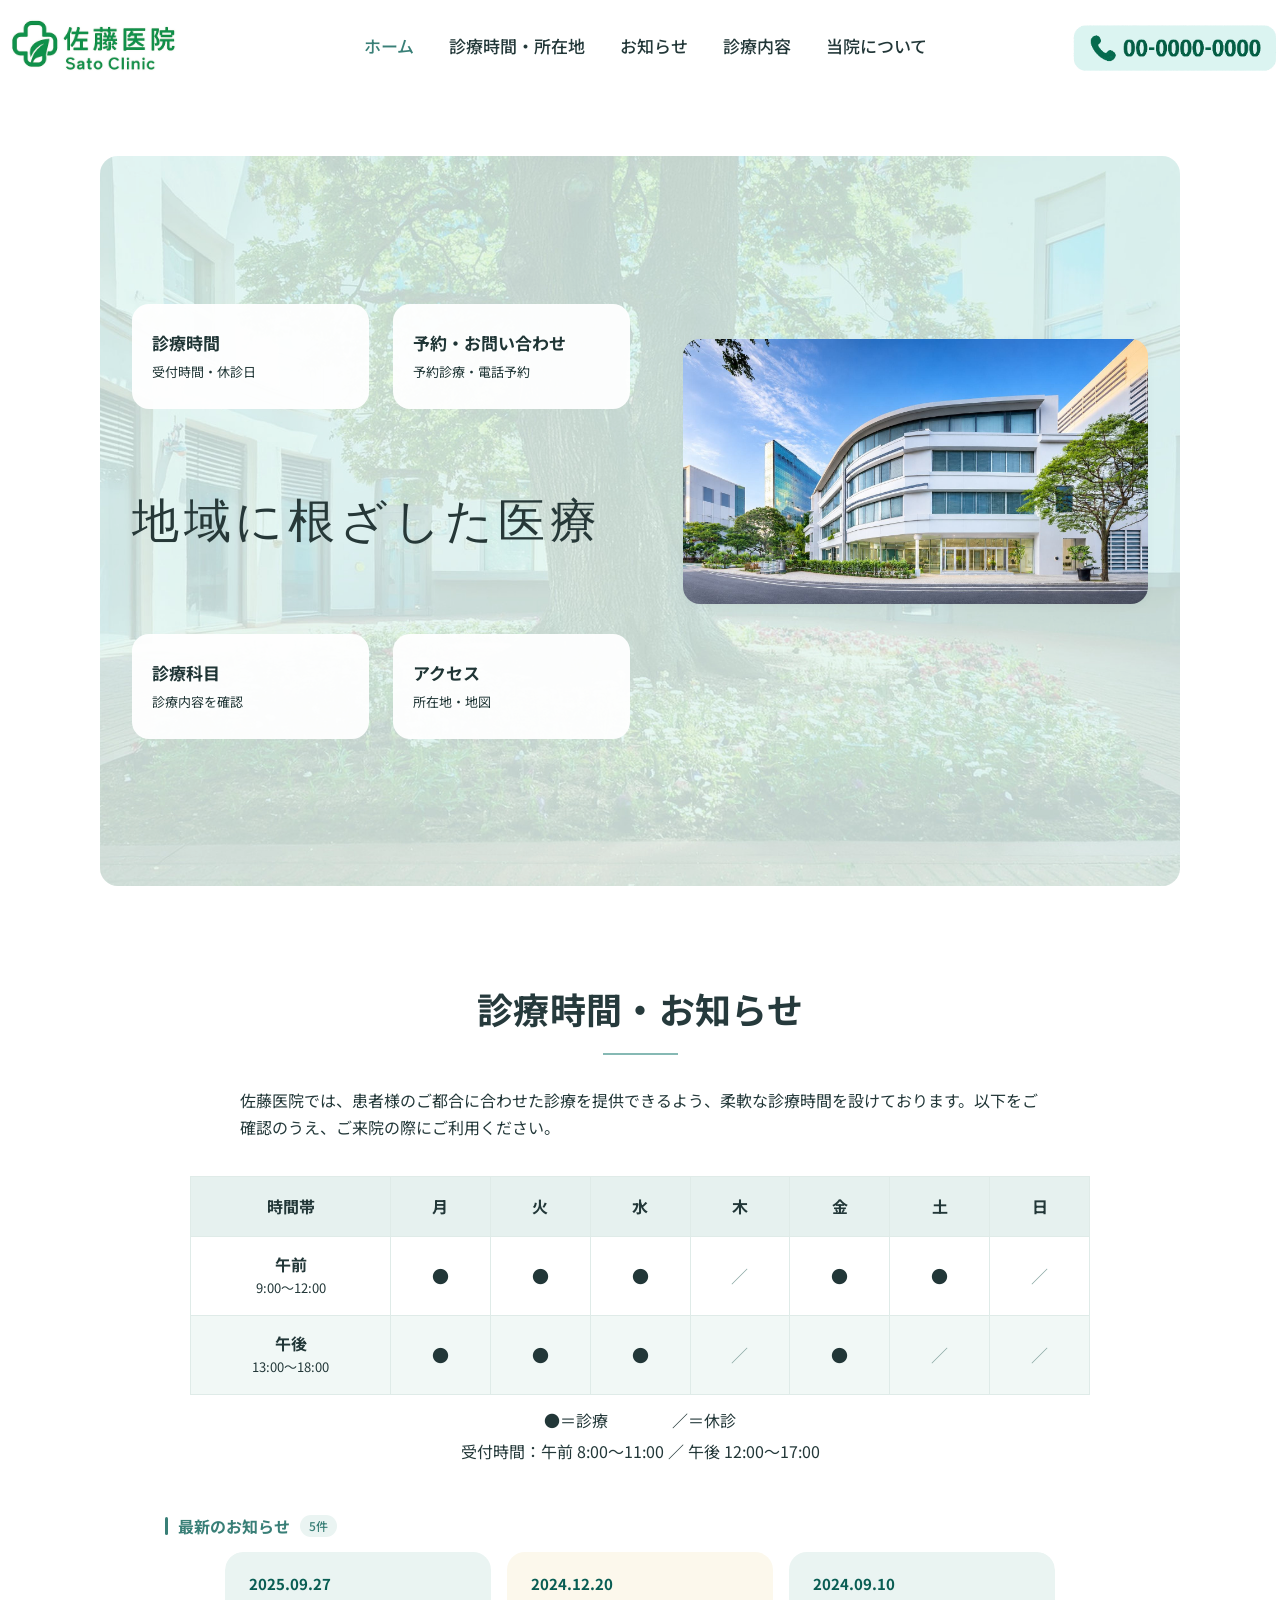
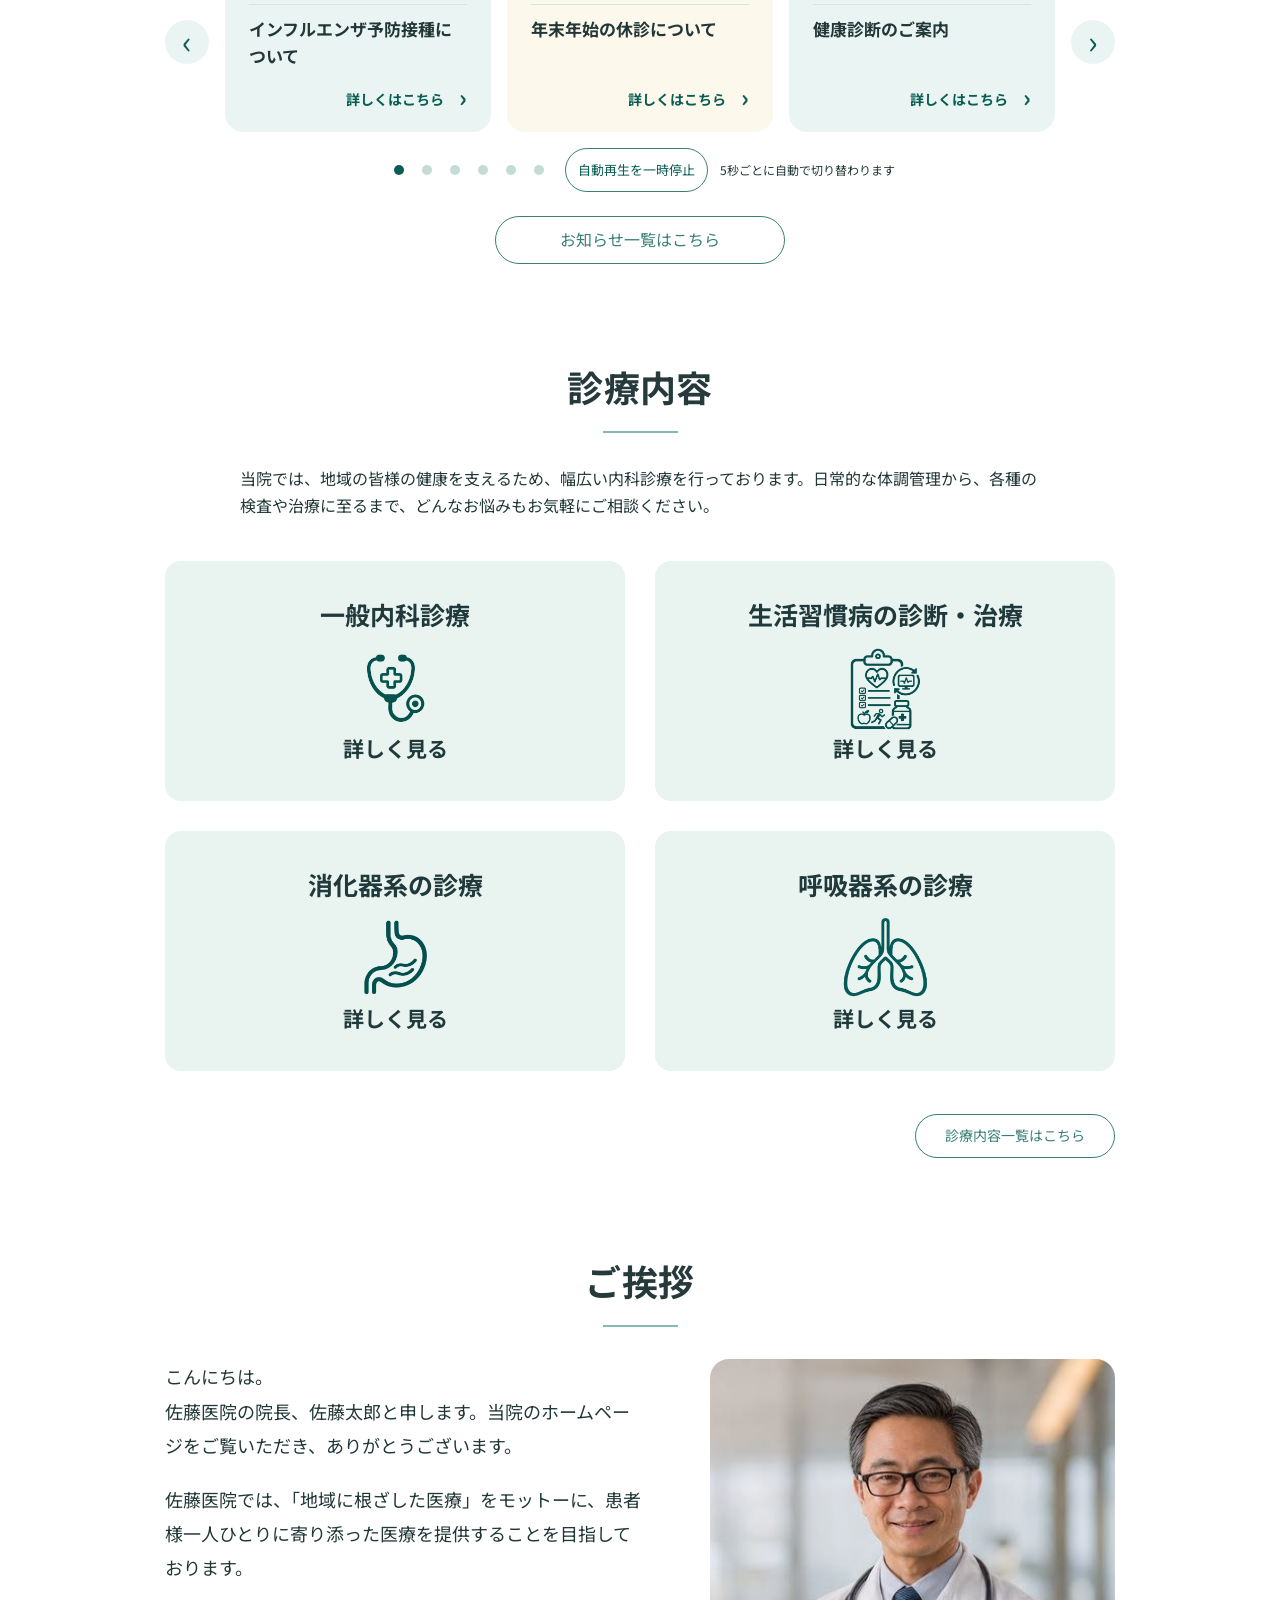
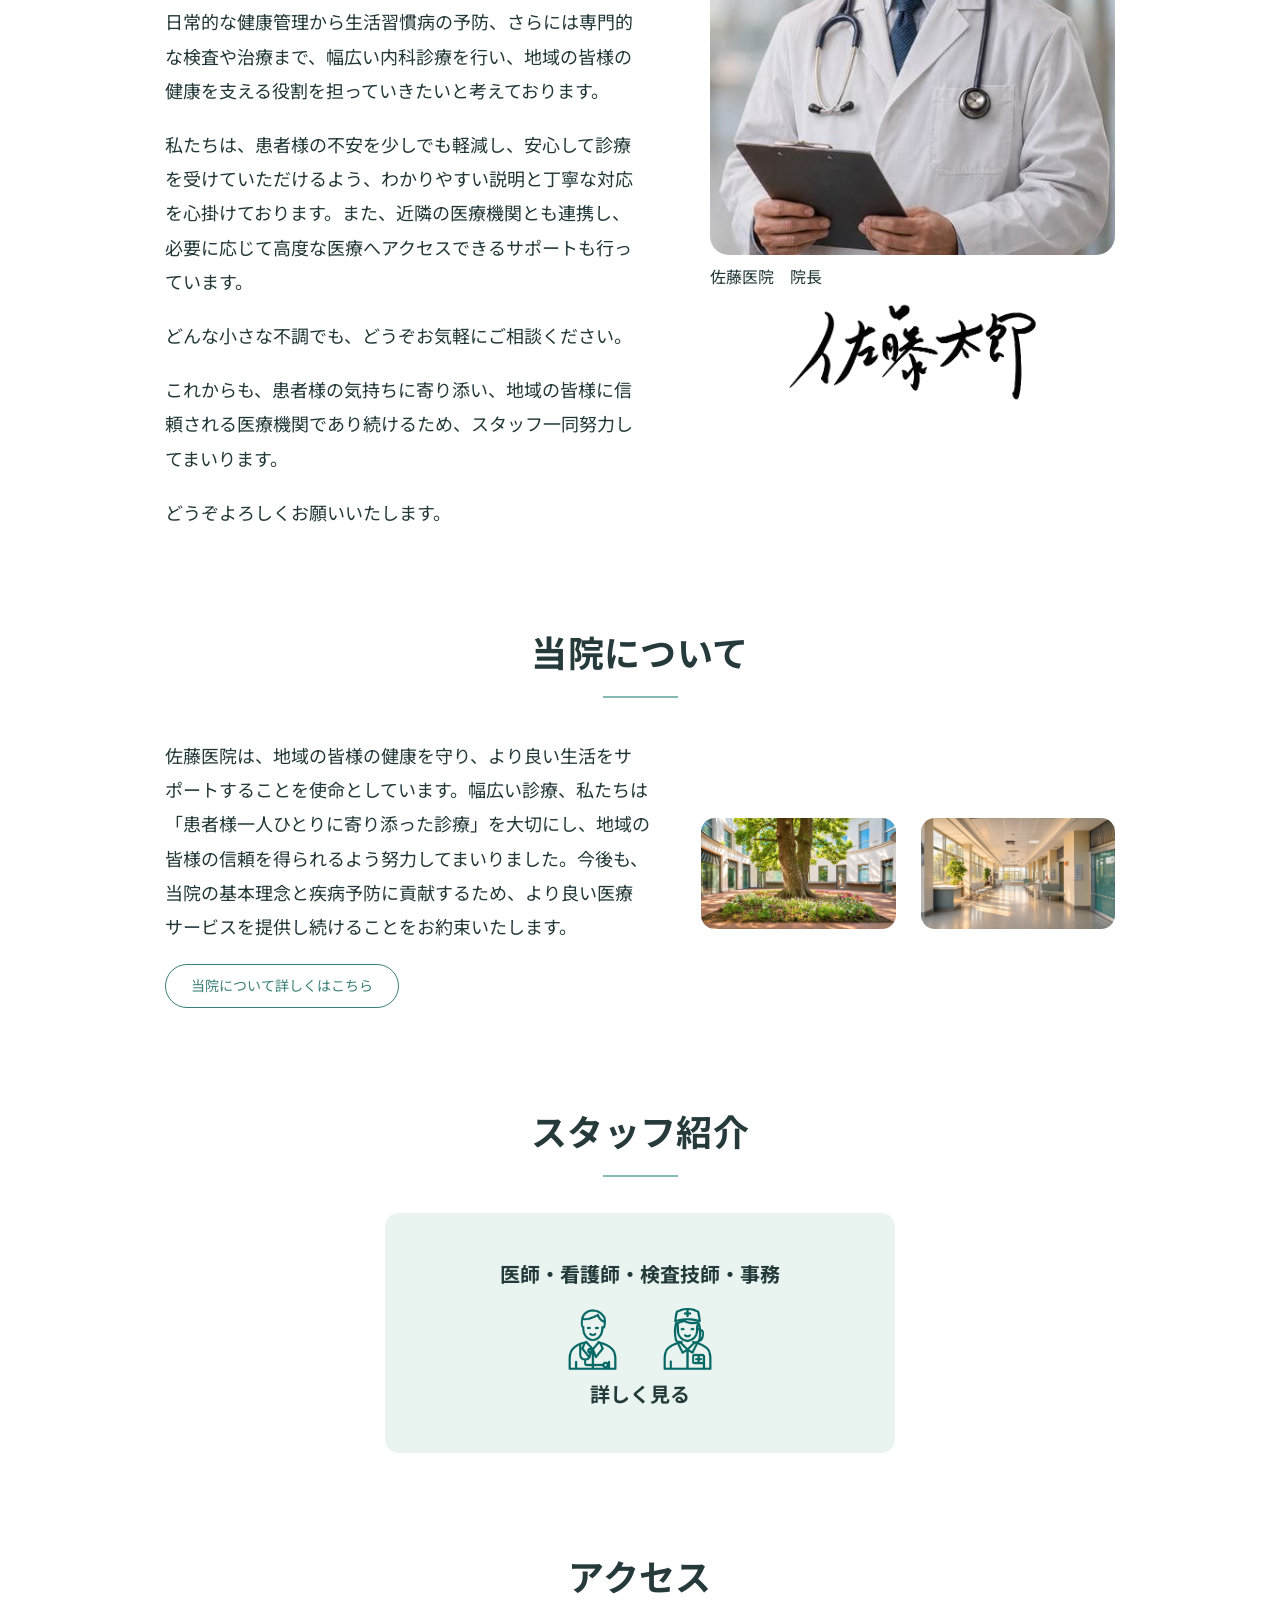
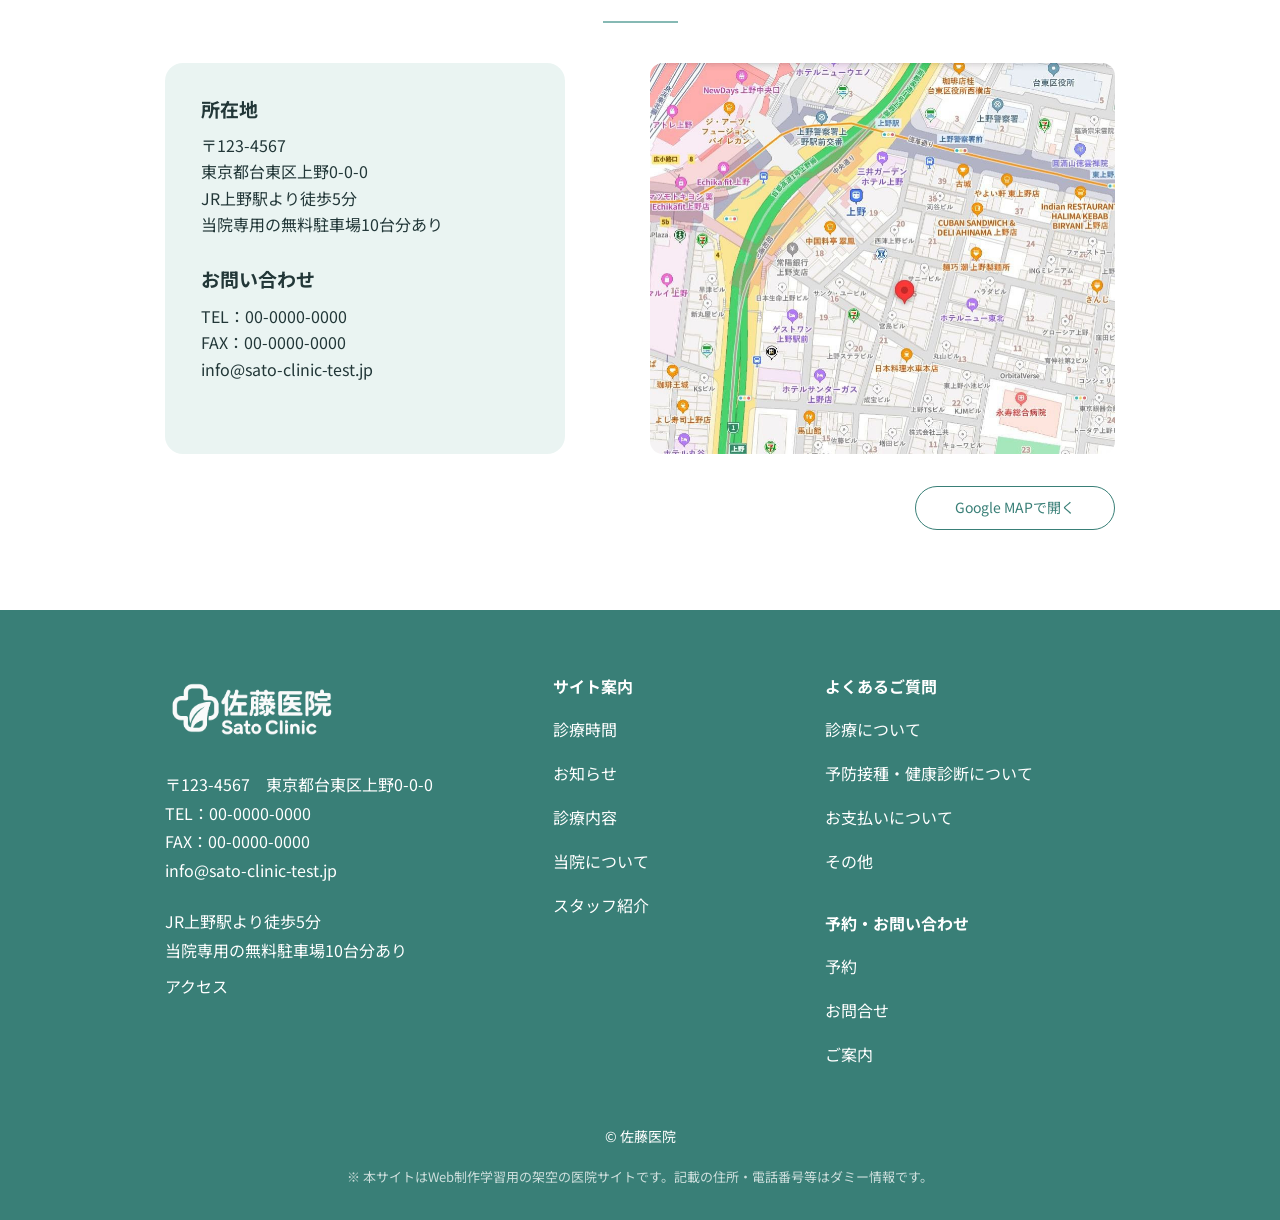
==== commit af739994: "フッターのレスポンシブデザイン調整をした。" ====
--- a/index.html
+++ b/index.html
@@ -18,8 +18,9 @@
 <header class="site-header" id="top">
   <div class="site-header-inner">
     <a class="brand" href="./index.html" aria-label="佐藤医院 トップページ"><img src="./assets/logo-original.png" alt="佐藤医院 Sato Clinic" width="200" height="60"></a>
-    <nav class="main-nav" aria-label="メインナビゲーション"><a href="./index.html" aria-current="page">ホーム</a><a href="./access.html">診療時間・所在地</a><a href="./news.html">お知らせ</a><a href="./services.html">診療内容</a><a href="./about.html">当院について</a></nav>
-    <a class="header-phone" href="./access.html#contact" aria-label="お電話・お問い合わせのご案内"><img src="./assets/phone-badge.png" alt="電話 00-0000-0000" width="210" height="70"></a>
+    <nav class="main-nav" id="main-navigation" aria-label="メインナビゲーション"><a href="./index.html" aria-current="page">ホーム</a><a href="./access.html">診療時間・所在地</a><a href="./news.html">お知らせ</a><a href="./services.html">診療内容</a><a href="./about.html">当院について</a></nav>
+    <a class="header-phone" href="./access.html#contact" aria-label="お電話・お問い合わせのご案内"><img src="./assets/phone-badge.png" alt="電話 00-0000-0000" width="210" height="70"><svg class="header-phone-icon" viewBox="0 0 24 24" fill="none" stroke="currentColor" stroke-width="1.8" stroke-linecap="round" stroke-linejoin="round" aria-hidden="true" focusable="false"><path d="M22 16.9v3a2 2 0 0 1-2.2 2 19.8 19.8 0 0 1-8.6-3.1 19.5 19.5 0 0 1-6-6 19.8 19.8 0 0 1-3.1-8.6A2 2 0 0 1 4.1 2h3a2 2 0 0 1 2 1.7c.1 1 .4 2 .7 2.9a2 2 0 0 1-.5 2.1L8 10a16 16 0 0 0 6 6l1.3-1.3a2 2 0 0 1 2.1-.5c.9.3 1.9.6 2.9.7a2 2 0 0 1 1.7 2Z"/></svg></a>
+    <button class="menu-toggle" type="button" aria-controls="main-navigation" aria-expanded="false" aria-label="メニューを開く" hidden><span class="menu-toggle-icon" aria-hidden="true"><span></span><span></span><span></span></span></button>
   </div>
 </header>
 <main id="main">
@@ -133,13 +134,15 @@
         </address>
         <p>JR上野駅より徒歩5分<br>当院専用の無料駐車場10台分あり<br><a href="./access.html#location">アクセス</a></p>
       </div>
-      <nav class="footer-menu" aria-label="医院情報">
+      <nav class="footer-menu" aria-label="サイト案内">
+        <span class="footer-menu-heading">サイト案内</span>
         <a href="./access.html#schedule">診療時間</a>
         <a href="./news.html">お知らせ</a>
         <a href="./services.html">診療内容</a>
         <a href="./about.html">当院について</a>
         <a href="./about.html#staff">スタッフ紹介</a>
       </nav>
+      <div class="footer-support">
       <nav class="footer-menu" aria-label="よくあるご質問">
         <span class="footer-menu-heading">よくあるご質問</span>
         <a href="./services.html">診療について</a>
@@ -153,6 +156,7 @@
         <a href="./access.html#contact">お問合せ</a>
         <a href="./access.html#location">ご案内</a>
       </nav>
+      </div>
     </div>
     <p class="footer-copyright">© 佐藤医院</p>
     <p class="footer-disclaimer">※ 本サイトはWeb制作学習用の架空の医院サイトです。記載の住所・電話番号等はダミー情報です。</p>
--- a/css/style.css
+++ b/css/style.css
@@ -12,7 +12,10 @@
   --mint: #eaf4f2;
   --mint-light: #f4faf8;
   --page: #fff;
-  --content: 1140px;
+  --content: 950px;
+  --page-gutter: 32px;
+  --section-space: 96px;
+  --footer-space: 80px;
 }
 *, *::before, *::after { box-sizing: border-box; }
 html { scroll-behavior: smooth; }
@@ -32,10 +35,11 @@
 .main-nav a:hover, .main-nav a[aria-current="page"] { color: var(--green); }
 .header-phone { display: block; flex: none; width: 210px; margin-top: -4px; }
 .header-phone img { display: block; width: 100%; height: auto; }
-.section-wrap { width: 100%; max-width: var(--content); margin: 0 auto; }
+main { padding-top: 48px; }
+.section-wrap { width: 100%; max-width: var(--content); margin: 0 auto; padding-left: var(--page-gutter); padding-right: var(--page-gutter); }
 .section-title { position: relative; margin: 0; color: #263a3c; font-size: 36px; font-weight: 700; line-height: 1.45; text-align: center; letter-spacing: .01em; }
 .section-title::after { content: ""; display: block; width: 75px; height: 2px; margin: 19px auto 0; background: var(--rule); }
-.section-lead { margin: 34px auto 0; font-size: 16px; line-height: 1.7; text-align: center; }
+.section-lead { max-width: 800px; margin: 32px auto 0; font-size: 16px; line-height: 1.7; text-align: left; }
 .pill { display: inline-flex; align-items: center; justify-content: center; white-space: nowrap; min-height: 44px; padding: 7px 25px; font-size: 14px; line-height: 1.4; border: 1px solid transparent; border-radius: 999px; transition: background-color .18s ease, color .18s ease, transform .18s ease; cursor: pointer; }
 a.pill:hover, summary.pill:hover { transform: translateY(-1px); }
 .pill-solid { min-width: 157px; background: var(--green); color: #fff; }
@@ -63,19 +67,19 @@
 
 /* Homepage hero */
 .hero-section { padding: 0 0 0; }
-.hero-frame { position: relative; display: flex; align-items: center; width: calc(100% - 160px); height: 730px; max-width: 1280px; margin: 0 auto; overflow: hidden; border-radius: 18px; background: #d4eeea url('../assets/hero-courtyard-muted.jpg') center center / cover no-repeat; }
+.hero-frame { position: relative; display: flex; align-items: center; width: calc(100% - 2 * var(--page-gutter)); height: 730px; max-width: 1080px; margin: 0 auto; overflow: hidden; border-radius: 18px; background: #d4eeea url('../assets/hero-courtyard-muted.jpg') center center / cover no-repeat; }
 .hero-frame::before { content: ""; position: absolute; inset: 0; background: rgba(211,241,237,.16); pointer-events: none; }
-.hero-text-side { position: relative; z-index: 1; display: flex; flex-direction: column; justify-content: space-between; flex: none; width: 48%; height: 435px; padding: 0 25px 0 70px; }
+.hero-text-side { position: relative; z-index: 1; display: flex; flex-direction: column; justify-content: space-between; flex: none; width: 52%; height: 435px; padding: 0 32px; }
 .hero-text-side h1 { margin: 0; font-family: 'Yu Mincho', 'Hiragino Mincho ProN', 'Noto Serif JP', serif; color: #263838; font-size: 47px; font-weight: 400; letter-spacing: .1em; line-height: 1.5; white-space: nowrap; }
-.hero-small-links { display: grid; grid-template-columns: repeat(2, 210px); gap: 40px; }
-.hero-link-tile { display: flex; flex-direction: column; justify-content: center; width: 210px; height: 105px; padding: 15px 20px; border-radius: 17px; background: rgba(255,255,255,.95); color: #1f3535; transition: background .18s ease; }
+.hero-small-links { display: grid; grid-template-columns: repeat(2, minmax(0, 1fr)); gap: 24px; }
+.hero-link-tile { display: flex; flex-direction: column; justify-content: center; min-width: 0; height: 105px; padding: 15px 20px; border-radius: 17px; background: rgba(255,255,255,.95); color: #1f3535; transition: background .18s ease; }
 .hero-link-tile:hover { background: #fff; }
 .hero-link-tile strong { font-size: 17px; font-weight: 700; }
 .hero-link-tile small { margin-top: 4px; font-size: 13px; }
-.hero-building { position: absolute; z-index: 1; top: 25%; right: 4%; width: 50%; height: 59%; border-radius: 17px; object-fit: cover; object-position: center; box-shadow: 0 2px 8px rgba(14,76,69,.04); }
+.hero-building { position: absolute; z-index: 1; top: 25%; right: 3%; width: 43%; height: auto; border-radius: 17px; object-fit: contain; object-position: center; box-shadow: 0 2px 8px rgba(14,76,69,.04); }
 
 /* Homepage announcement and schedule */
-.home-schedule { padding-top: 94px; }
+.home-schedule { padding-top: var(--section-space); }
 .home-schedule .section-lead { margin-bottom: 34px; }
 .news-carousel { --news-columns: 3; max-width: 1060px; margin: 50px auto 0; }
 .news-carousel-heading { display: flex; align-items: center; gap: 10px; margin-bottom: 14px; color: var(--green); }
@@ -119,22 +123,19 @@
 .home-schedule .section-action .pill { min-width: 290px; min-height: 48px; font-size: 16px; }
 
 @media (max-width: 1119px) {
-  /* PC固定幅によるページ全体のはみ出しを防ぐ。共通部分・他セクションは従来の配置比率で縮小。 */
+  /* 共通部分の既存表示を維持。本文は下記の可変幅ルールで端末の実寸に合わせる。 */
   .page-home { min-width: 0; }
-  .page-home > .site-header,
-  .page-home > .site-footer,
-  .page-home main > section:not(.home-schedule) { width: 1120px; min-width: 1120px; zoom: calc(100vw / 1120px); }
-  .page-home .home-schedule { width: 100vw; max-width: 100vw; margin-left: 0; }
+  .page-home > .site-header { width: 1120px; min-width: 1120px; zoom: calc(100vw / 1120px); }
+  .page-home .home-schedule { width: 100%; max-width: var(--content); margin-left: auto; }
   .news-carousel { --news-columns: 2; }
   .home-news-list { grid-template-columns: repeat(2, minmax(0, 1fr)); }
 }
 @media (min-width: 768px) and (max-width: 1119px) {
-  .news-carousel { width: calc(100% - 32px); }
+  .news-carousel { width: 100%; }
 }
 @media (max-width: 767px) {
-  .page-home .home-schedule { width: 100vw; max-width: 100vw; margin-left: 0; padding: 56px 16px 0; }
-  .home-schedule .section-title { font-size: 27px; }
-  .home-schedule .section-lead { text-align: left; font-size: 14px; }
+  .page-home .home-schedule { padding: var(--section-space) var(--page-gutter) 0; }
+  .home-schedule .section-lead { text-align: left; }
   .home-schedule .schedule-table th:first-child { width: 88px; }
   .home-schedule .schedule-table thead th { font-size: 14px; }
   .home-schedule .schedule-table tbody th { font-size: 14px; }
@@ -155,7 +156,7 @@
 }
 
 /* Homepage services */
-.home-services { padding-top: 114px; }
+.home-services { padding-top: var(--section-space); }
 .home-services .section-lead { margin-bottom: 42px; }
 .home-service-grid { display: grid; grid-template-columns: repeat(2, 1fr); gap: 30px; width: 1040px; max-width: 100%; margin: 0 auto; }
 .home-service-card { min-height: 240px; border-radius: 16px; background: #e9f3f0; display: flex; flex-direction: column; align-items: center; justify-content: center; color: #203a3b; transition: background .18s ease; }
@@ -166,28 +167,29 @@
 .home-services .section-action { width: 1040px; max-width: 100%; margin: 43px auto 0; }
 
 /* Homepage director */
-.home-greeting { padding-top: 124px; }
+.home-greeting { padding-top: var(--section-space); }
 .greeting-grid { display: grid; grid-template-columns: minmax(0, 1fr) 405px; gap: 66px; max-width: 1040px; margin: 32px auto 0; align-items: start; }
 .greeting-copy { line-height: 1.9; font-size: 18px; }
 .greeting-copy p { margin: 0 0 20px; }
+.greeting-copy p:last-child { margin-bottom: 0; }
 .greeting-portrait > img:first-child { display: block; width: 405px; height: 460px; object-fit: cover; object-position: 50% 34%; border-radius: 19px; }
 .greeting-portrait > p { margin: 8px 0 0; font-size: 16px; }
 .greeting-portrait .director-signature { display: block; width: 305px; margin: 11px auto 0; }
 
 /* Homepage about and staff */
-.home-about { padding-top: 97px; }
+.home-about { padding-top: var(--section-space); }
 .about-teaser { display: grid; grid-template-columns: 1.2fr 1fr; gap: 40px; width: 1060px; max-width: 100%; margin: 40px auto 0; }
 .about-teaser-copy { font-size: 18px; line-height: 1.9; }
 .about-teaser-copy p { margin: 0 0 21px; }
 .about-teaser-images { display: flex; gap: 25px; }
 .about-teaser-images img { width: calc((100% - 25px)/2); height: 306px; border-radius: 14px; object-fit: cover; }
-.home-staff { padding-top: 100px; }
+.home-staff { padding-top: var(--section-space); }
 .staff-teaser-card { display: flex; width: 510px; height: 240px; flex-direction: column; align-items: center; justify-content: center; margin: 36px auto 0; border-radius: 14px; background: #e9f3f0; color: #223a39; font-size: 20px; font-weight: 700; transition: background .18s ease; }
 .staff-teaser-icons { display: flex; align-items: center; gap: 16px; margin-top: 8px; }
 .staff-teaser-icons img { width: 79px; height: 79px; object-fit: contain; }
 
 /* Homepage access */
-.home-access { padding-top: 114px; padding-bottom: 120px; }
+.home-access { padding-top: var(--section-space); padding-bottom: var(--footer-space); }
 .home-access-grid { display: grid; grid-template-columns: 400px 1fr; gap: 85px; align-items: stretch; width: 1040px; max-width: 100%; margin: 40px auto 0; }
 .access-info-card { border-radius: 18px; background: var(--mint); padding: 30px 36px; line-height: 1.65; }
 .access-info-card h3 { font-size: 19px; margin: 0 0 8px; font-weight: 700; }
@@ -197,25 +199,26 @@
 .home-access .section-action { width: 1040px; max-width: 100%; margin: 32px auto 0; }
 
 /* Secondary pages */
-.subpage-section { margin-left: auto; margin-right: auto; }
-.page-news .news-page-content { max-width: 1140px; min-height: 0; padding: 0 0 60px; }
+.subpage-section { width: 100%; margin-left: auto; margin-right: auto; padding-left: var(--page-gutter); padding-right: var(--page-gutter); }
+.page-news .news-page-content { max-width: 900px; min-height: 0; padding-bottom: var(--footer-space); }
 .page-news .section-title { color: #111; }
 .page-news .section-title::after { background: #333; }
-.news-page-list { list-style: none; padding: 0; max-width: 1100px; margin: 30px auto 0; }
-.news-row { display: grid; grid-template-columns: 220px minmax(0,1fr) 168px; gap: 30px; align-items: start; min-height: 97px; color: #111; font-size: 25px; }
-.news-row time { font-size: 25px; white-space: nowrap; }
+.news-page-list { list-style: none; padding: 0; max-width: 900px; margin: 40px auto 0; }
+.news-row { display: grid; grid-template-columns: 150px minmax(0,1fr) 168px; gap: 24px; align-items: start; min-height: 97px; color: #111; font-size: 20px; }
+.news-row time { font-size: 18px; white-space: nowrap; }
 .news-row-title { line-height: 1.7; }
+.news-page-list .news-row:last-child { min-height: 0; padding-bottom: 0; }
 .news-expand { position: relative; justify-self: end; align-self: start; }
 .news-expand summary, .news-expand > a { display: flex; list-style: none; font-size: 16px; }
 .news-expand summary::-webkit-details-marker { display: none; }
 .news-expanded-copy { position: absolute; top: 52px; right: 0; z-index: 3; width: 420px; padding: 20px 24px; background: #f4faf8; border: 1px solid #c9e4dc; border-radius: 10px; color: var(--ink); font-size: 15px; box-shadow: 0 9px 28px rgba(17,70,64,.12); }
 
 /* Individual service listings */
-.page-services .services-page-content { max-width: 1140px; padding-bottom: 270px; }
+.page-services .services-page-content { max-width: var(--content); padding-bottom: var(--footer-space); }
 .services-page-lead { margin-top: 34px; margin-bottom: 58px; font-size: 19px; font-weight: 500; line-height: 1.95; }
-.page-services .service-detail-list { width: 950px; max-width: calc(100% - 32px); margin: 0 auto; display: flex; flex-direction: column; gap: 32px; }
-.page-services .service-detail-card { position: relative; isolation: isolate; display: grid; grid-template-columns: 40% 60%; height: 340px; overflow: hidden; border-radius: 19px; background: #fff; }
-.page-services .service-detail-photo { grid-column: 2; grid-row: 1; display: block; min-width: 0; min-height: 0; width: 100%; height: 100%; object-fit: cover; object-position: var(--service-photo-position, 50% 50%); opacity: 1; }
+.page-services .service-detail-list { width: 950px; max-width: 100%; margin: 0 auto; display: flex; flex-direction: column; gap: 32px; }
+.page-services .service-detail-card { position: relative; isolation: isolate; display: grid; grid-template-columns: 40% 60%; min-height: 340px; overflow: hidden; border-radius: 19px; background: #fff; }
+.page-services .service-detail-photo { grid-column: 2; grid-row: 1; display: block; align-self: center; min-width: 0; min-height: 0; width: 100%; height: auto; object-fit: contain; object-position: center; opacity: 1; }
 /* 写真には色を重ねず、文章側だけ従来と同じ淡い浅葱色の背景を維持する。 */
 .page-services .service-detail-content { position: relative; z-index: 2; grid-column: 1; grid-row: 1; display: flex; flex-direction: column; justify-content: center; min-width: 0; padding: 28px 32px; background: rgba(57,127,119,.2); }
 .page-services .service-detail-content h3 { margin: 0; color: var(--ink); font-size: 22px; line-height: 1.5; font-weight: 700; overflow-wrap: anywhere; }
@@ -223,25 +226,17 @@
 .page-services .service-detail-card:nth-child(even) { grid-template-columns: 60% 40%; }
 .page-services .service-detail-card:nth-child(even) .service-detail-photo { grid-column: 1; }
 .page-services .service-detail-card:nth-child(even) .service-detail-content { grid-column: 2; }
-/* 顔と診察の手元を残す位置。画像は加工・引き伸ばし・追加ズームを行わない。 */
-.page-services #service-1 { --service-photo-position: 53% 40%; }
-.page-services #service-2 { --service-photo-position: 48% 45%; }
-.page-services #service-3 { --service-photo-position: 52% 35%; }
-.page-services #service-4 { --service-photo-position: 48% 40%; }
-.page-services #service-5 { --service-photo-position: 54% 35%; }
-.page-services #service-6 { --service-photo-position: 68% 45%; }
-.page-services #service-7 { --service-photo-position: 42% 40%; }
+/* 写真は元の縦横比・中央配置で全体を表示し、個別の切り抜き位置指定は不要にする。 */
 @media (max-width: 1119px) {
   /* 本文を端末の実寸で表示し、共通部分は従来のPC配置比率を保つ。 */
   .page-services { min-width: 0; }
-  .page-services > .site-header,
-  .page-services > .site-footer { width: 1120px; zoom: calc(100vw / 1120px); }
+  .page-services > .site-header { width: 1120px; zoom: calc(100vw / 1120px); }
 }
 @media (max-width: 900px) {
   .page-services .service-detail-card,
   .page-services .service-detail-card:nth-child(even) { grid-template-columns: minmax(0, 1fr); height: auto; }
   .page-services .service-detail-card .service-detail-photo,
-  .page-services .service-detail-card:nth-child(even) .service-detail-photo { grid-column: 1; grid-row: 1; height: auto; aspect-ratio: 7 / 4; }
+  .page-services .service-detail-card:nth-child(even) .service-detail-photo { grid-column: 1; grid-row: 1; height: auto; }
   .page-services .service-detail-card .service-detail-content,
   .page-services .service-detail-card:nth-child(even) .service-detail-content { grid-column: 1; grid-row: 2; min-height: 220px; padding: 28px; }
 }
@@ -254,20 +249,20 @@
 }
 
 /* About page */
-.page-about .about-page-content { max-width: 1140px; padding-bottom: 95px; }
-.about-page-lead { max-width: 940px; margin: 40px auto 52px; font-size: 18px; line-height: 1.85; font-weight: 500; text-align: center; }
+.page-about .about-page-content { max-width: var(--content); padding-bottom: var(--footer-space); }
+.about-page-lead { max-width: 800px; margin: 32px auto 48px; font-size: 18px; line-height: 1.85; font-weight: 500; text-align: left; }
 /* 紹介カードは当院ページだけ2カラムに統一し、写真への文字重ねをなくす。 */
 .page-about .about-feature-list { width: 950px; max-width: 100%; margin: 0 auto; display: flex; flex-direction: column; gap: 24px; }
-/* 変更：行の高さをカード内に収め、写真の縦横比で文章が下にずれないよう全カードの配置を統一。 */
-.page-about .about-feature-card { display: grid; grid-template-columns: 40% 60%; grid-template-rows: minmax(0, 1fr); height: 360px; overflow: hidden; border-radius: 18px; background: #f4faf8; }
-.page-about .about-feature-card > img { grid-column: 2; grid-row: 1; min-height: 0; width: 100%; height: 100%; object-fit: cover; }
+/* 写真を切り取らず、文章量と元画像の縦横比に応じた高さを確保する。 */
+.page-about .about-feature-card { display: grid; grid-template-columns: 40% 60%; min-height: 360px; overflow: hidden; border-radius: 18px; background: #f4faf8; }
+.page-about .about-feature-card > img { grid-column: 2; grid-row: 1; align-self: center; min-height: 0; width: 100%; height: auto; object-fit: contain; object-position: center; }
 .page-about .about-feature-text { grid-column: 1; grid-row: 1; display: flex; flex-direction: column; justify-content: center; padding: 28px; }
 .page-about .about-feature-text h3 { margin: 0 0 18px; font-size: 24px; line-height: 1.5; font-weight: 700; color: #11211d; }
 .page-about .about-feature-text p { margin: 0; font-size: 16px; line-height: 1.6; font-weight: 400; color: #161d1d; }
 /* 変更：小児科の写真は中央を表示し、医師・子ども・母親が見える構図にする。 */
 .page-about .about-feature-card:nth-child(3) > img { object-position: center; }
-.principles-section { margin: 80px auto 0; }
-.principles-section .section-lead { max-width: 980px; }
+.principles-section { margin: var(--section-space) auto 0; }
+.principles-section .section-lead { max-width: 800px; }
 /* 変更：7項目を他の紹介カードと同じ最大幅950pxで中央配置。
    PCはHTMLの番号順に3列で自動配置し、行間を28pxにして読みやすくコンパクトにまとめる。 */
 .principles-grid { width: 950px; max-width: 100%; margin: 62px auto 0; padding: 32px; list-style: none; display: grid; grid-template-columns: repeat(3, minmax(0, 1fr)); column-gap: 32px; row-gap: 28px; justify-items: center; }
@@ -307,31 +302,30 @@
    既存の文字サイズと文章を維持し、上の理念との間隔・内側余白・指定の色を整える。 */
 .page-about .future-panel { max-width: 950px; margin: 40px auto 0; padding: 40px 48px; border-radius: 16px; background: #F1F8F6; }
 .future-panel .principles-subtitle { margin: 0; text-align: center; color: #397F77; font-size: 27px; font-weight: 700; }
-.future-panel .principles-afterword { max-width: 900px; margin: 20px auto 0; color: #26383C; font-size: 17px; line-height: 1.5; text-align: center; }
+.future-panel .principles-afterword { max-width: 800px; margin: 20px auto 0; color: #26383C; font-size: 17px; line-height: 1.5; text-align: center; }
 /* 変更：このボックスからスタッフ紹介までの空白だけを短縮し、他のデザインは維持する。 */
-.page-about .principles-section + .staff-section { padding-top: 64px; }
+.page-about .principles-section + .staff-section { padding-top: var(--section-space); }
 @media (max-width: 767px) {
   /* 変更：画面の左右余白を保ちながら、スマートフォンでも背景ボックスと文章を中央に収める。 */
   .page-about .future-panel { margin-top: 32px; padding: 28px 20px; }
   .future-panel .principles-subtitle { font-size: 23px; }
   .future-panel .principles-afterword { font-size: 16px; }
-  .page-about .principles-section + .staff-section { padding-top: 48px; }
-}
-.staff-section { padding-top: 155px; }
-.staff-section .section-lead { max-width: 980px; }
+  .page-about .principles-section + .staff-section { padding-top: var(--section-space); }
+}
+.staff-section { padding-top: var(--section-space); }
+.staff-section .section-lead { max-width: 800px; }
 .staff-profiles { width: 985px; max-width: 100%; display: flex; flex-direction: column; gap: 75px; margin: 64px auto 0; }
 .staff-profile { display: grid; grid-template-columns: 220px 1fr; gap: 55px; align-items: center; min-height: 300px; }
-.staff-profile > img { display: block; width: 220px; height: 288px; border-radius: 16px; object-fit: cover; object-position: center 30%; }
-.staff-profile img[alt="看護師長 鈴木 真里"] { object-position: 88% 30%; }
-.staff-profile img[alt="医療事務 山本 花"] { object-position: 5% 30%; }
+.staff-profile > img { display: block; width: 220px; height: auto; border-radius: 16px; object-fit: contain; object-position: center; }
 .staff-bio h4 { margin: 0 0 25px; font-size: 26px; font-weight: 700; color: #111; }
 .staff-bio p { margin: 0 0 10px; color: #161d1d; font-size: 17px; line-height: 1.7; }
 .staff-bio strong { font-weight: 700; }
 
 /* Hours / location page */
-.page-access .access-page-content { max-width: 980px; min-height: 2210px; padding-bottom: 145px; }
+.page-access .access-page-content { max-width: var(--content); min-height: 0; padding-bottom: var(--footer-space); }
 .access-page-content .section-lead { margin-bottom: 44px; }
-.access-subsection { max-width: 900px; margin: 0 auto 70px; }
+.access-subsection { max-width: 900px; margin: 0 auto; }
+.access-subsection + .access-subsection { margin-top: var(--section-space); }
 .access-subsection > h3 { margin: 0 0 28px; font-size: 23px; font-weight: 700; }
 .access-subsection .schedule-table { width: 100%; }
 .access-subsection .schedule-legend { margin-top: 22px; }
@@ -350,24 +344,177 @@
 .contact-section { margin-top: 85px; margin-bottom: 0; }
 .contact-section ul { margin-top: 35px; }
 .contact-section li { margin: 4px 0; }
+.contact-section > :last-child { margin-bottom: 0; }
 .demo-contact-note { color: #54706d; font-size: 13px !important; }
 
-/* Footer is shared by all five pages */
-.site-footer { width: 100%; color: #fff; background: #397f77; padding: 72px 0 24px; }
-.footer-inner { max-width: 1210px; margin: 0 auto; }
-.footer-grid { display: grid; grid-template-columns: minmax(360px,1.5fr) minmax(155px,.75fr) minmax(235px,1.1fr) minmax(210px, .9fr); gap: 40px; }
+/* 本文のレスポンシブ文字組み。縮小せず、原稿・カード順・画像を維持して折り返す。 */
+@media (max-width: 1119px) {
+  main {
+    --body-size: 16px;
+    --subheading-size: 22px;
+    min-width: 0;
+    overflow-wrap: anywhere;
+  }
+  main > .section-wrap,
+  main > .subpage-section { padding-left: var(--page-gutter); padding-right: var(--page-gutter); }
+  main .section-lead,
+  main .greeting-copy,
+  main .about-teaser-copy,
+  main .about-page-lead,
+  main .services-page-lead,
+  main .access-info-card p,
+  .page-about main .about-feature-text p,
+  main .principles-section .principle p,
+  main .future-panel .principles-afterword,
+  main .staff-bio p,
+  main .access-subsection p,
+  main .access-subsection li {
+    font-size: var(--body-size);
+    font-weight: 400;
+    line-height: 1.5;
+    text-align: left;
+  }
+  .page-about main .about-feature-text h3,
+  .page-services main .service-detail-content h3,
+  main .access-subsection > h3,
+  main .access-info-card h3,
+  main .principles-section .principle h4,
+  main .staff-bio h4,
+  main .future-panel .principles-subtitle {
+    font-size: var(--subheading-size);
+    font-weight: 700;
+    line-height: 1.5;
+  }
+  .greeting-grid { grid-template-columns: minmax(0, 1fr) minmax(0, 405px); gap: 32px; }
+  .about-teaser { gap: 24px; }
+  .home-access-grid { grid-template-columns: minmax(0, 400px) minmax(0, 1fr); gap: 24px; }
+  .staff-teaser-card { max-width: 100%; text-align: center; }
+  main .pill { max-width: 100%; white-space: normal; text-align: center; }
+  .hero-frame { width: calc(100% - 2 * var(--page-gutter)); }
+  .hero-text-side { width: 52%; padding-left: 24px; padding-right: 24px; }
+  .hero-text-side h1 { font-size: 36px; white-space: normal; }
+  .hero-small-links { grid-template-columns: repeat(2, minmax(0, 1fr)); gap: 12px; }
+  .hero-link-tile { width: auto; height: auto; min-height: 105px; padding: 12px; }
+  .hero-building { right: 2%; width: 45%; }
+  .news-row { grid-template-columns: 125px minmax(0, 1fr) 168px; gap: 20px; }
+  .news-row, .news-row time { font-size: 16px; line-height: 1.5; }
+  .news-row-title { line-height: 1.5; }
+  .about-feature-card .about-feature-text { min-width: 0; padding: 20px; }
+  .page-about .about-feature-card { height: auto; min-height: 360px; }
+  .staff-profile { grid-template-columns: 220px minmax(0, 1fr); gap: 28px; }
+  .access-map { max-width: 100%; height: auto; }
+  main .schedule-legend { flex-wrap: wrap; gap: 8px 32px; }
+}
+@media (max-width: 767px) {
+  /* TOPの6見出しと下層の大見出しを同じ規則で表示する。 */
+  main .section-title { font-size: 26px; font-weight: 700; line-height: 1.45; }
+  main .section-title::after { width: 75px; height: 2px; margin: 19px auto 0; background: var(--rule); }
+  main { --subheading-size: 20px; }
+  .hero-frame { flex-direction: column; align-items: stretch; height: auto; }
+  .hero-text-side { width: 100%; height: auto; padding: 24px; gap: 24px; }
+  .hero-text-side h1 { font-size: 28px; }
+  .hero-link-tile strong { font-size: 16px; }
+  .hero-building { position: static; width: calc(100% - 48px); height: auto; margin: 0 24px 24px; }
+  .home-service-grid { gap: 16px; }
+  .home-service-card { padding: 16px 8px; text-align: center; }
+  .service-card-title { font-size: 20px; line-height: 1.5; }
+  .service-card-more { font-size: 16px; }
+  .greeting-grid, .about-teaser, .home-access-grid { grid-template-columns: minmax(0, 1fr); }
+  .greeting-portrait { max-width: 405px; margin: 0 auto; }
+  .greeting-portrait > img:first-child { height: auto; }
+  .access-info-card { padding: 24px; }
+  .news-row { grid-template-columns: minmax(0, 1fr); gap: 12px; padding: 20px 0; }
+  .news-expand { justify-self: end; }
+  .page-about .principles-section { width: 100%; padding-left: 0; padding-right: 0; }
+  .principles-section .principle-phrase { display: inline; }
+  .staff-profile { grid-template-columns: minmax(0, 1fr); }
+  .staff-profile > img { justify-self: center; }
+  main .schedule-table th:first-child { width: 88px; }
+  main .schedule-table thead th, main .schedule-table tbody th { font-size: 14px; }
+  main .schedule-table tbody th small { font-size: 12px; }
+  .home-schedule .schedule-note { font-size: 16px; line-height: 1.5; }
+}
+
+/* 余白と改行の共通規則。原稿・リンク・共通ナビゲーションには手を加えない。 */
+main p,
+main .access-subsection li,
+main .news-row-title {
+  line-break: strict;
+  word-break: normal;
+  overflow-wrap: break-word;
+  text-wrap: pretty;
+}
+.page-services .service-detail-content p { overflow-wrap: break-word; }
+main .section-lead br, main .about-page-lead br,
+main .principles-afterword br { display: none; }
+.home-access-map { height: auto; align-self: center; object-fit: contain; object-position: center; }
+.about-teaser-images { align-items: center; }
+.about-teaser-images img { height: auto; object-fit: contain; object-position: center; }
+.access-map { height: auto; object-fit: contain; object-position: center; }
+.greeting-portrait > img:first-child { height: auto; object-fit: contain; object-position: center; }
+@media (max-width: 1119px) {
+  :root { --section-space: 80px; }
+  main { padding-top: 40px; }
+}
+@media (max-width: 900px) {
+  /* 中間幅でも本文が細くなりすぎないよう、カードの内部だけ縦に流す。 */
+  .page-about .about-feature-card { grid-template-columns: minmax(0, 1fr); min-height: 0; }
+  .page-about .about-feature-text { grid-column: 1; grid-row: 1; padding: 28px; }
+  .page-about .about-feature-card > img { grid-column: 1; grid-row: 2; }
+  .principles-grid { column-gap: 20px; padding-left: 24px; padding-right: 24px; }
+  .principles-section .principle-phrase { display: inline; }
+}
+@media (max-width: 767px) {
+  :root { --page-gutter: 24px; --section-space: 64px; --footer-space: 64px; }
+  main { padding-top: 32px; }
+  main .section-title::after { margin-top: 16px; }
+  main .section-lead, main .about-page-lead { margin-top: 28px; }
+  .page-about .about-feature-text { padding: 24px; }
+  .page-services .service-detail-card .service-detail-content,
+  .page-services .service-detail-card:nth-child(even) .service-detail-content { min-height: 0; padding: 24px; }
+  .hero-text-side { padding: 24px 16px; }
+  .hero-building { width: calc(100% - 32px); margin-left: 16px; margin-right: 16px; }
+  .staff-profile > img { width: min(100%, 360px); }
+  .access-info-card { padding: 24px 20px; }
+  .news-row { gap: 16px; }
+}
+
+/* PCでは内側の余白でカードを二重に狭めず、実際の本文・カード幅を最大950pxにする。 */
+@media (min-width: 1120px) {
+  main > .section-wrap,
+  main > .subpage-section { width: calc(100% - 2 * var(--page-gutter)); padding-left: 0; padding-right: 0; }
+}
+
+/* 全6ページ共通。背景は全幅、内容は最大950pxで中央配置し、文字を縮小しない。 */
+.site-footer { width: 100%; min-width: 0; zoom: 1; color: #fff; background: #397f77; padding: 64px 32px 32px; }
+.footer-inner { max-width: 950px; margin: 0 auto; overflow-wrap: anywhere; }
+.footer-grid { display: grid; grid-template-columns: minmax(0, 1.2fr) minmax(0, .8fr) minmax(0, 1fr); gap: 40px; align-items: start; }
+.footer-grid > *, .footer-support > * { min-width: 0; }
+.footer-support { display: grid; gap: 28px; }
 .footer-logo { display: block; width: 175px; height: auto; margin-bottom: 26px; }
-.footer-identity address { font-style: normal; font-size: 15px; line-height: 1.8; }
-.footer-identity p { margin: 22px 0 0; font-size: 15px; line-height: 1.8; }
-.footer-menu { display: flex; flex-direction: column; align-items: flex-start; font-size: 17px; line-height: 1.58; padding-top: 83px; }
+.footer-identity address { font-style: normal; font-size: 16px; line-height: 1.8; }
+.footer-identity p { margin: 22px 0 0; font-size: 16px; line-height: 1.8; }
+.footer-menu { display: flex; flex-direction: column; align-items: stretch; font-size: 16px; line-height: 1.6; }
+.footer-menu a { display: flex; align-items: center; min-height: 44px; padding: 8px 0; }
+.footer-identity p a { display: inline-flex; align-items: center; min-height: 44px; }
 .footer-menu a:hover, .footer-identity a:hover { text-decoration: underline; }
-.footer-menu-heading { font-weight: 700; margin-bottom: 10px; }
-.footer-copyright { margin: 81px 0 0; font-size: 12px; text-align: center; }
-.footer-disclaimer { font-size: 11px; opacity: .75; text-align: center; margin: 18px 0 0; }
-
-/* Secondary page footer spacing follows the shorter notice-page reference. */
-.page-news .site-footer { padding-top: 60px; }
-.page-news .footer-copyright { margin-top: 64px; }
+.footer-menu-heading { font-weight: 700; margin-bottom: 8px; line-height: 1.6; }
+.footer-copyright { margin: 48px 0 0; font-size: 14px; text-align: center; }
+.footer-disclaimer { font-size: 13px; line-height: 1.7; opacity: .75; text-align: center; margin: 18px 0 0; text-wrap: pretty; }
+@media (max-width: 1119px) {
+  .footer-grid { grid-template-columns: minmax(0, 1fr) minmax(0, 1.25fr); gap: 32px; }
+  .footer-identity { grid-column: 1 / -1; }
+}
+@media (max-width: 767px) {
+  .site-footer { padding: 48px 24px 28px; }
+  .footer-grid { column-gap: 20px; }
+  .footer-menu { font-size: 15px; }
+  .footer-copyright { margin-top: 40px; }
+}
+@media (max-width: 359px) {
+  .site-footer { padding-left: 18px; padding-right: 18px; }
+  .footer-grid { grid-template-columns: minmax(0, 1fr); }
+}
 
 /* 共通ナビゲーション：既存のロゴ・電話バッジを保ち、全5項目を表示する。 */
 @media (max-width: 1119px) {
@@ -375,11 +522,6 @@
   #top.site-header { width: 100vw; min-width: 0; max-width: 100%; zoom: 1; }
   .site-header-inner { gap: 16px; padding-left: 16px; padding-right: 16px; }
   .main-nav { gap: 20px; padding-left: 0; }
-  /* PC固定幅の本文・フッターは、従来の縮小表示と配置比率を維持する。 */
-  .page-about > main,
-  .page-access > main,
-  .page-news:not(.page-news-detail) > main { width: 1120px; zoom: calc(100vw / 1120px); }
-  .site-footer { width: 1120px; zoom: calc(100vw / 1120px); }
 }
 @media (max-width: 1000px) {
   #top.site-header { height: auto; }
@@ -393,6 +535,36 @@
   .site-header .brand, .site-header .brand img { width: 130px; }
   .site-header .header-phone { width: 140px; }
   .main-nav { gap: 0 16px; }
+}
+
+/* 開閉式の共通ヘッダー。本文・フッターのレイアウトには介入しない。 */
+.header-phone-icon, .menu-toggle { display: none; }
+.site-header .main-nav[hidden], .menu-toggle[hidden] { display: none; }
+.menu-toggle { flex: none; align-items: center; justify-content: center; width: 44px; height: 44px; padding: 0; border: 1px solid var(--rule); border-radius: 12px; background: #fff; color: var(--green-dark); cursor: pointer; }
+.menu-toggle:focus-visible { outline: 3px solid var(--green); outline-offset: 3px; }
+.menu-toggle-icon { position: relative; display: block; width: 20px; height: 18px; }
+.menu-toggle-icon span { position: absolute; left: 0; width: 20px; height: 2px; border-radius: 1px; background: currentColor; }
+.menu-toggle-icon span:nth-child(1) { top: 0; }
+.menu-toggle-icon span:nth-child(2) { top: 8px; }
+.menu-toggle-icon span:nth-child(3) { top: 16px; }
+.menu-toggle[aria-expanded="true"] .menu-toggle-icon span:nth-child(1) { transform: translateY(8px) rotate(45deg); }
+.menu-toggle[aria-expanded="true"] .menu-toggle-icon span:nth-child(2) { opacity: 0; }
+.menu-toggle[aria-expanded="true"] .menu-toggle-icon span:nth-child(3) { transform: translateY(-8px) rotate(-45deg); }
+@media (max-width: 1000px) {
+  .site-header.has-menu { position: relative; z-index: 60; }
+  .site-header.has-menu .site-header-inner { display: flex; align-items: center; justify-content: space-between; gap: 12px; padding: 16px; }
+  .site-header.has-menu .brand { flex: none; }
+  .site-header.has-menu .header-phone { margin-left: auto; flex: none; }
+  .site-header.has-menu .menu-toggle:not([hidden]) { display: flex; }
+  .site-header.has-menu .main-nav { position: absolute; top: 100%; left: 16px; right: 16px; z-index: 1; display: flex; flex-direction: column; align-items: stretch; justify-content: flex-start; gap: 0; max-height: var(--menu-max-height, calc(100dvh - 120px)); margin: 0; padding: 12px; overflow-y: auto; overscroll-behavior: contain; border: 1px solid #dfebe8; border-radius: 12px; background: var(--mint-light); box-shadow: 0 10px 24px rgba(20,60,55,.12); white-space: normal; }
+  .site-header.has-menu .main-nav[hidden] { display: none; }
+  .site-header.has-menu .main-nav a { flex: none; min-height: 52px; padding: 12px 14px; border-radius: 6px; }
+  .site-header.has-menu .main-nav a:hover { background: var(--mint); }
+}
+@media (max-width: 359px) {
+  .site-header.has-menu .header-phone { display: flex; align-items: center; justify-content: center; width: 44px; height: 44px; border-radius: 12px; background: #ddf3f0; color: var(--green-dark); }
+  .site-header.has-menu .header-phone img { display: none; }
+  .site-header.has-menu .header-phone-icon { display: block; width: 22px; height: 22px; }
 }
 
 /* このページの先頭へ戻る共通ボタン。座標は既存ボタン・フッターを避けて調整。 */
